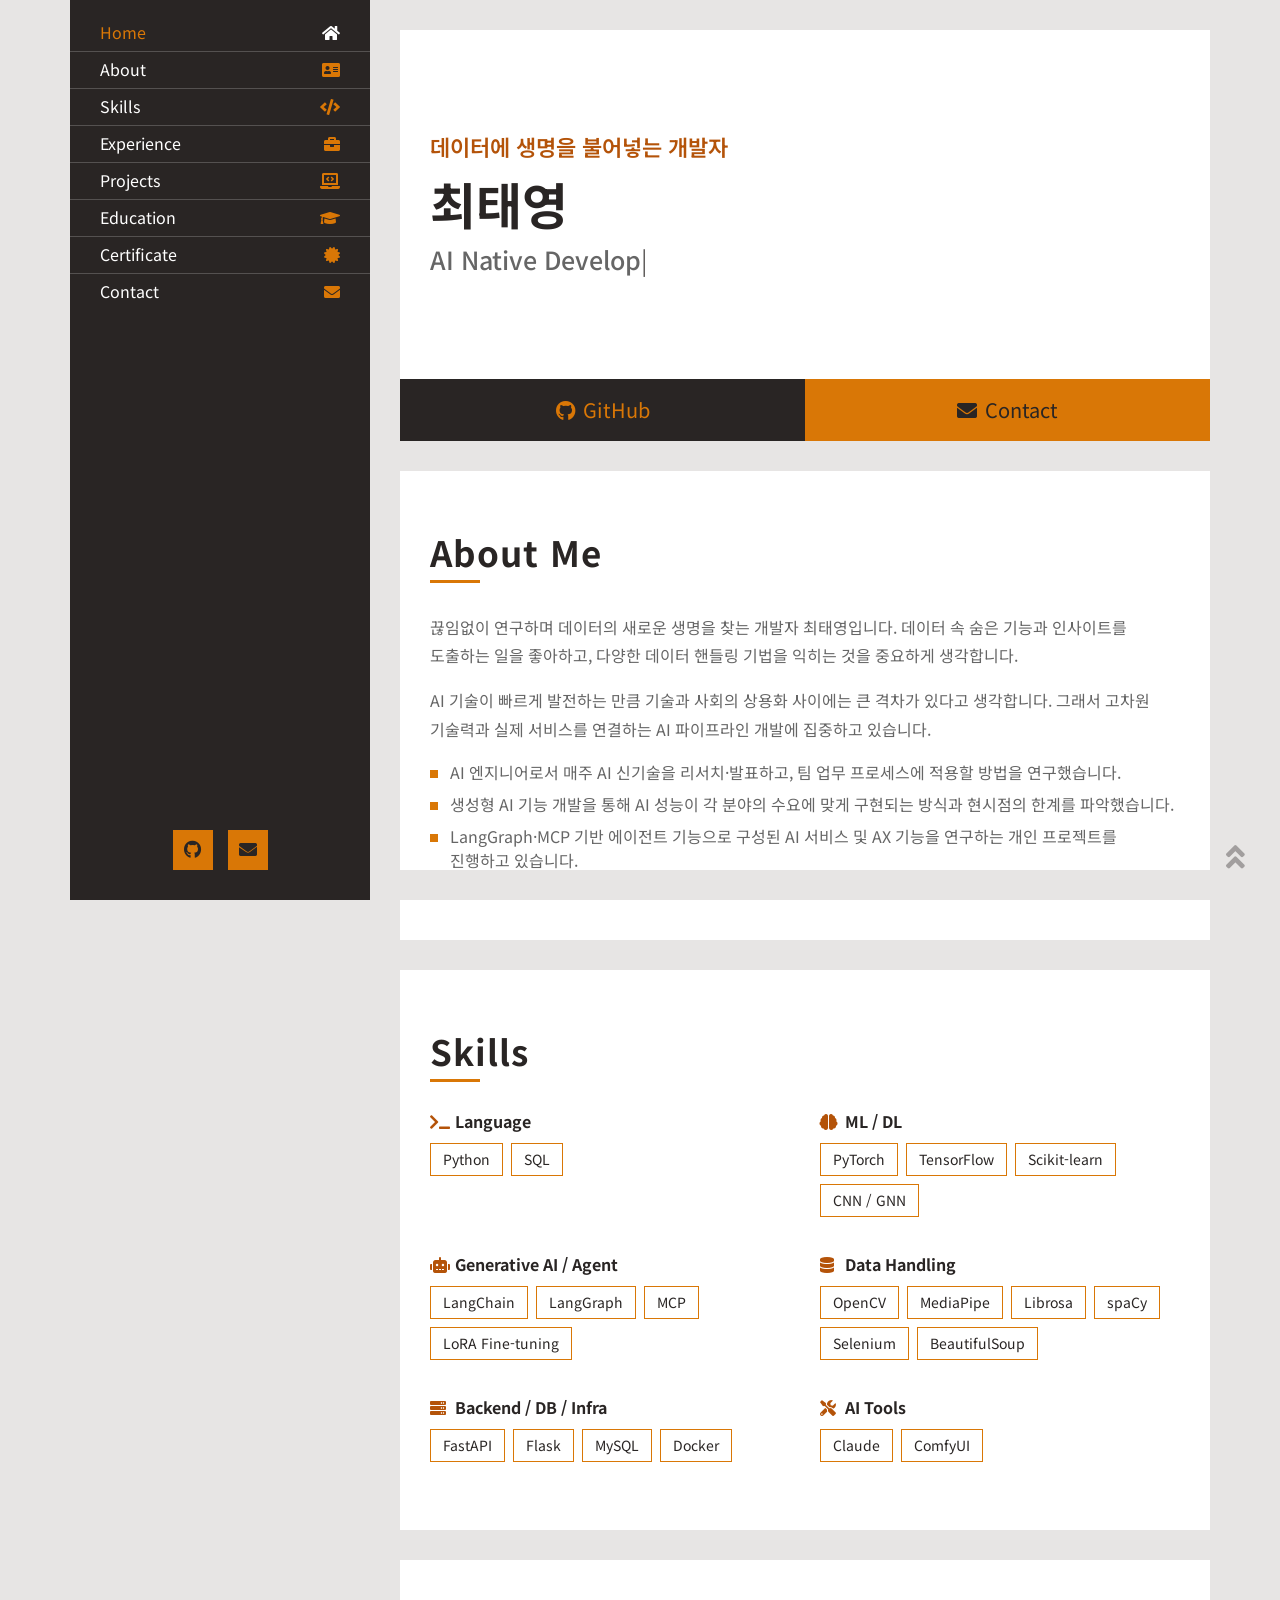
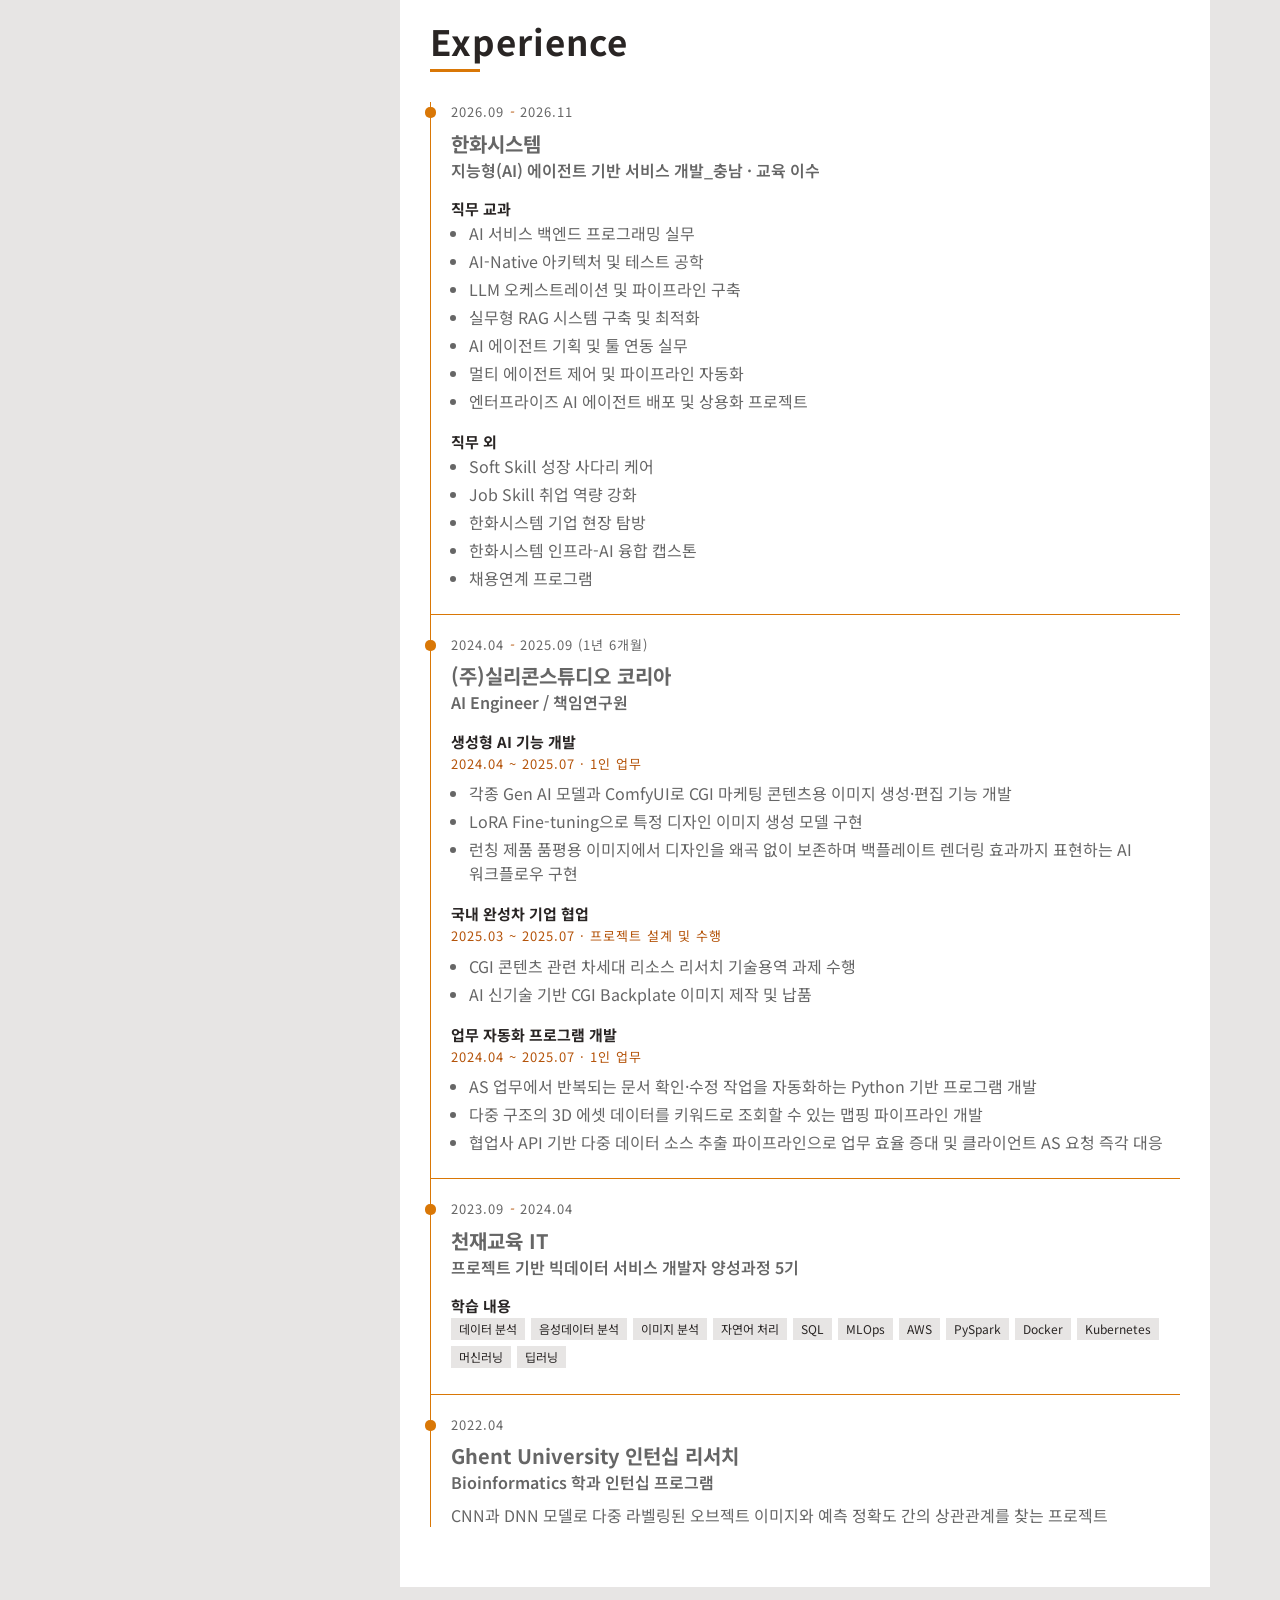
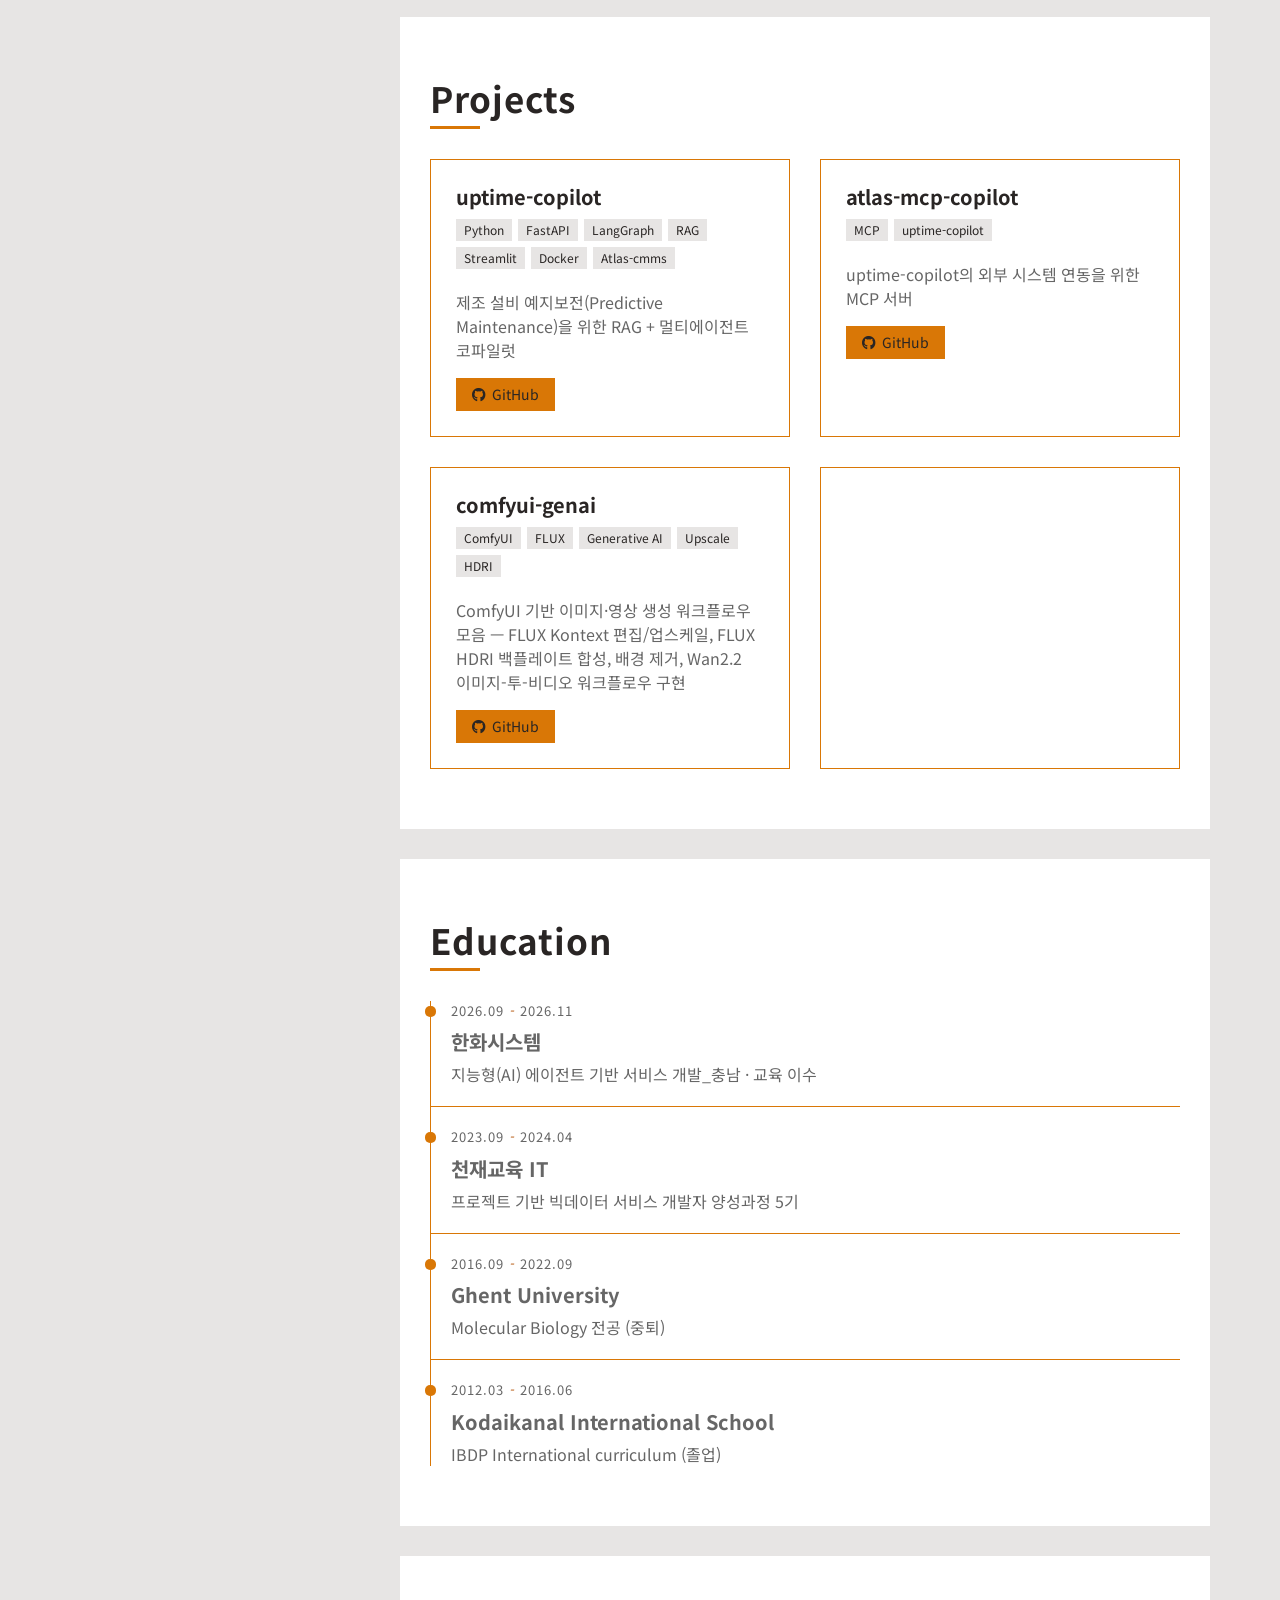
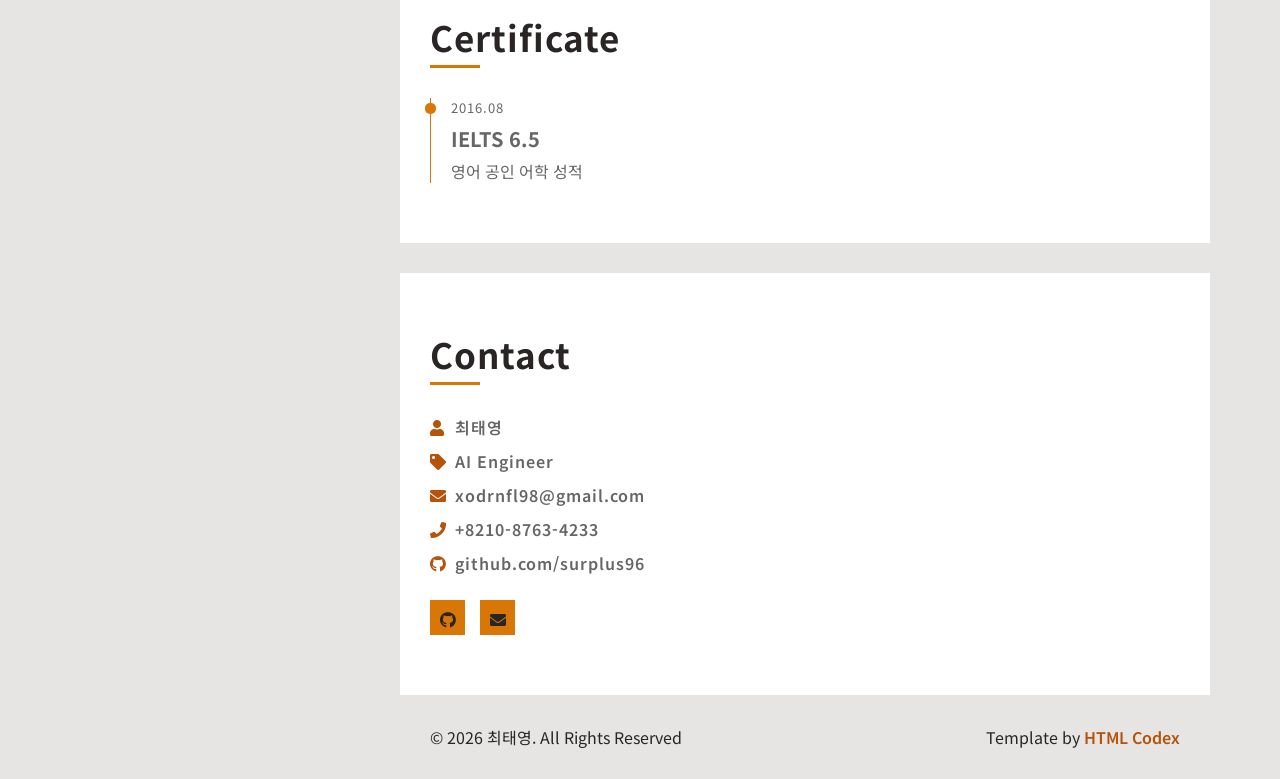
==== index.html @ ed94f3ec "Add Hanwha Systems training to Education" ====
<!DOCTYPE html>
<html lang="ko">
    <head>
        <meta charset="utf-8">
        <title>최태영 | AI Engineer Portfolio</title>
        <meta content="width=device-width, initial-scale=1.0" name="viewport">
        <meta content="최태영, AI Engineer, LangGraph, MCP, ComfyUI, Portfolio" name="keywords">
        <meta content="데이터에 생명을 불어넣는 개발자 최태영의 포트폴리오" name="description">

        <!-- Favicon -->
        <link href="data:image/svg+xml,<svg xmlns='http://www.w3.org/2000/svg' viewBox='0 0 100 100'><rect width='100' height='100' fill='%23D97706'/><text x='50' y='68' font-size='56' font-family='sans-serif' font-weight='700' text-anchor='middle' fill='%23292524'>T</text></svg>" rel="icon">

        <!-- Google Fonts -->
        <link href="https://fonts.googleapis.com/css2?family=Noto+Sans+KR:wght@300;400;500;700&family=Open+Sans:wght@300;400;600;700;800&display=swap" rel="stylesheet">

        <!-- CSS Libraries -->
        <link href="https://cdn.jsdelivr.net/npm/bootstrap@4.4.1/dist/css/bootstrap.min.css" rel="stylesheet">
        <link href="https://cdnjs.cloudflare.com/ajax/libs/font-awesome/5.10.0/css/all.min.css" rel="stylesheet">

        <!-- Template Stylesheet -->
        <link href="css/style.css" rel="stylesheet">
    </head>

    <body data-spy="scroll" data-target=".navbar" data-offset="51">
        <div class="wrapper">
            <div class="sidebar">
                <div class="sidebar-header">
                    <!-- TODO: 프로필 사진 추가 -->
                    <!-- <img src="img/profile.jpg" alt="최태영 프로필 사진"> -->
                </div>
                <div class="sidebar-content">
                    <nav class="navbar navbar-expand-md bg-dark navbar-dark">
                        <a href="#" class="navbar-brand">Navigation</a>
                        <button type="button" class="navbar-toggler" data-toggle="collapse" data-target="#navbarCollapse">
                            <span class="navbar-toggler-icon"></span>
                        </button>
                        <div class="collapse navbar-collapse" id="navbarCollapse">
                            <ul class="nav navbar-nav">
                                <li class="nav-item">
                                    <a class="nav-link" href="#header">Home<i class="fa fa-home"></i></a>
                                </li>
                                <li class="nav-item">
                                    <a class="nav-link" href="#about">About<i class="fa fa-address-card"></i></a>
                                </li>
                                <li class="nav-item">
                                    <a class="nav-link" href="#skills">Skills<i class="fa fa-code"></i></a>
                                </li>
                                <li class="nav-item">
                                    <a class="nav-link" href="#experience">Experience<i class="fa fa-briefcase"></i></a>
                                </li>
                                <li class="nav-item">
                                    <a class="nav-link" href="#projects">Projects<i class="fa fa-laptop-code"></i></a>
                                </li>
                                <li class="nav-item">
                                    <a class="nav-link" href="#education">Education<i class="fa fa-graduation-cap"></i></a>
                                </li>
                                <li class="nav-item">
                                    <a class="nav-link" href="#certificate">Certificate<i class="fa fa-certificate"></i></a>
                                </li>
                                <li class="nav-item">
                                    <a class="nav-link" href="#contact">Contact<i class="fa fa-envelope"></i></a>
                                </li>
                            </ul>
                        </div>
                    </nav>
                </div>
                <div class="sidebar-footer">
                    <a href="https://github.com/surplus96" target="_blank" rel="noopener" title="GitHub"><i class="fab fa-github"></i></a>
                    <a href="mailto:xodrnfl98@gmail.com" title="Email"><i class="fa fa-envelope"></i></a>
                </div>
            </div>
            <div class="content">
                <!-- Header Start -->
                <div class="header" id="header">
                    <div class="content-inner">
                        <p>데이터에 생명을 불어넣는 개발자</p>
                        <h1>최태영</h1>
                        <h2></h2>
                        <div class="typed-text">AI Engineer, AI Native Developer, BigData Analyst</div>
                    </div>
                </div>
                <!-- Header End -->

                <!-- Large Button Start -->
                <div class="large-btn">
                    <div class="content-inner">
                        <a class="btn" href="https://github.com/surplus96" target="_blank" rel="noopener"><i class="fab fa-github"></i>GitHub</a>
                        <a class="btn" href="#contact"><i class="fa fa-envelope"></i>Contact</a>
                    </div>
                </div>
                <!-- Large Button End -->

                <!-- About Start -->
                <div class="about" id="about">
                    <div class="content-inner">
                        <div class="content-header">
                            <h2>About Me</h2>
                        </div>
                        <div class="row">
                            <div class="col-12">
                                <!-- TODO: 소개 문구를 직접 다듬어 주세요 -->
                                <p>
                                    끊임없이 연구하며 데이터의 새로운 생명을 찾는 개발자 최태영입니다.
                                    데이터 속 숨은 기능과 인사이트를 도출하는 일을 좋아하고, 다양한 데이터 핸들링 기법을 익히는 것을 중요하게 생각합니다.
                                </p>
                                <p>
                                    AI 기술이 빠르게 발전하는 만큼 기술과 사회의 상용화 사이에는 큰 격차가 있다고 생각합니다.
                                    그래서 고차원 기술력과 실제 서비스를 연결하는 AI 파이프라인 개발에 집중하고 있습니다.
                                </p>
                                <ul class="about-points">
                                    <li>AI 엔지니어로서 매주 AI 신기술을 리서치·발표하고, 팀 업무 프로세스에 적용할 방법을 연구했습니다.</li>
                                    <li>생성형 AI 기능 개발을 통해 AI 성능이 각 분야의 수요에 맞게 구현되는 방식과 현시점의 한계를 파악했습니다.</li>
                                    <li>LangGraph·MCP 기반 에이전트 기능으로 구성된 AI 서비스 및 AX 기능을 연구하는 개인 프로젝트를 진행하고 있습니다.</li>
                                </ul>
                            </div>
                        </div>
                    </div>
                </div>
                <!-- About End -->

                <!-- Skills Start -->
                <div class="skills" id="skills">
                    <div class="content-inner">
                        <div class="content-header">
                            <h2>Skills</h2>
                        </div>
                        <div class="row">
                            <div class="col-md-6 skill-group">
                                <h3><i class="fa fa-terminal"></i>Language</h3>
                                <div class="skill-tags">
                                    <span>Python</span><span>SQL</span>
                                </div>
                            </div>
                            <div class="col-md-6 skill-group">
                                <h3><i class="fa fa-brain"></i>ML / DL</h3>
                                <div class="skill-tags">
                                    <span>PyTorch</span><span>TensorFlow</span><span>Scikit-learn</span><span>CNN / GNN</span>
                                </div>
                            </div>
                            <div class="col-md-6 skill-group">
                                <h3><i class="fa fa-robot"></i>Generative AI / Agent</h3>
                                <div class="skill-tags">
                                    <span>LangChain</span><span>LangGraph</span><span>MCP</span><span>LoRA Fine-tuning</span>
                                </div>
                            </div>
                            <div class="col-md-6 skill-group">
                                <h3><i class="fa fa-database"></i>Data Handling</h3>
                                <div class="skill-tags">
                                    <span>OpenCV</span><span>MediaPipe</span><span>Librosa</span><span>spaCy</span><span>Selenium</span><span>BeautifulSoup</span>
                                </div>
                            </div>
                            <div class="col-md-6 skill-group">
                                <h3><i class="fa fa-server"></i>Backend / DB / Infra</h3>
                                <div class="skill-tags">
                                    <span>FastAPI</span><span>Flask</span><span>MySQL</span><span>Docker</span>
                                </div>
                            </div>
                            <div class="col-md-6 skill-group">
                                <h3><i class="fa fa-tools"></i>AI Tools</h3>
                                <div class="skill-tags">
                                    <span>Claude</span><span>ComfyUI</span>
                                </div>
                            </div>
                        </div>
                    </div>
                </div>
                <!-- Skills End -->

                <!-- Experience Start -->
                <div class="experience" id="experience">
                    <div class="content-inner">
                        <div class="content-header">
                            <h2>Experience</h2>
                        </div>
                        <div class="row">
                            <div class="col-12">
                                <div class="exp-col">
                                    <span>2026.09 <i>-</i> 2026.11</span>
                                    <h3>한화시스템</h3>
                                    <h5>지능형(AI) 에이전트 기반 서비스 개발_충남 · 교육 이수</h5>

                                    <div class="exp-project">
                                        <h6>직무 교과</h6>
                                        <ul>
                                            <li>AI 서비스 백엔드 프로그래밍 실무</li>
                                            <li>AI-Native 아키텍처 및 테스트 공학</li>
                                            <li>LLM 오케스트레이션 및 파이프라인 구축</li>
                                            <li>실무형 RAG 시스템 구축 및 최적화</li>
                                            <li>AI 에이전트 기획 및 툴 연동 실무</li>
                                            <li>멀티 에이전트 제어 및 파이프라인 자동화</li>
                                            <li>엔터프라이즈 AI 에이전트 배포 및 상용화 프로젝트</li>
                                        </ul>
                                    </div>

                                    <div class="exp-project">
                                        <h6>직무 외</h6>
                                        <ul>
                                            <li>Soft Skill 성장 사다리 케어</li>
                                            <li>Job Skill 취업 역량 강화</li>
                                            <li>한화시스템 기업 현장 탐방</li>
                                            <li>한화시스템 인프라-AI 융합 캡스톤</li>
                                            <li>채용연계 프로그램</li>
                                        </ul>
                                    </div>
                                </div>
                            </div>
                            <div class="col-12">
                                <div class="exp-col">
                                    <span>2024.04 <i>-</i> 2025.09 (1년 6개월)</span>
                                    <h3>(주)실리콘스튜디오 코리아</h3>
                                    <h5>AI Engineer / 책임연구원</h5>

                                    <div class="exp-project">
                                        <h6>생성형 AI 기능 개발</h6>
                                        <span class="exp-meta">2024.04 ~ 2025.07 · 1인 업무</span>
                                        <ul>
                                            <li>각종 Gen AI 모델과 ComfyUI로 CGI 마케팅 콘텐츠용 이미지 생성·편집 기능 개발</li>
                                            <li>LoRA Fine-tuning으로 특정 디자인 이미지 생성 모델 구현</li>
                                            <li>런칭 제품 품평용 이미지에서 디자인을 왜곡 없이 보존하며 백플레이트 렌더링 효과까지 표현하는 AI 워크플로우 구현</li>
                                        </ul>
                                    </div>

                                    <div class="exp-project">
                                        <h6>국내 완성차 기업 협업</h6>
                                        <span class="exp-meta">2025.03 ~ 2025.07 · 프로젝트 설계 및 수행</span>
                                        <ul>
                                            <li>CGI 콘텐츠 관련 차세대 리소스 리서치 기술용역 과제 수행</li>
                                            <li>AI 신기술 기반 CGI Backplate 이미지 제작 및 납품</li>
                                        </ul>
                                    </div>

                                    <div class="exp-project">
                                        <h6>업무 자동화 프로그램 개발</h6>
                                        <span class="exp-meta">2024.04 ~ 2025.07 · 1인 업무</span>
                                        <ul>
                                            <li>AS 업무에서 반복되는 문서 확인·수정 작업을 자동화하는 Python 기반 프로그램 개발</li>
                                            <li>다중 구조의 3D 에셋 데이터를 키워드로 조회할 수 있는 맵핑 파이프라인 개발</li>
                                            <li>협업사 API 기반 다중 데이터 소스 추출 파이프라인으로 업무 효율 증대 및 클라이언트 AS 요청 즉각 대응</li>
                                        </ul>
                                    </div>
                                </div>
                            </div>
                            <div class="col-12">
                                <div class="exp-col">
                                    <span>2023.09 <i>-</i> 2024.04</span>
                                    <h3>천재교육 IT</h3>
                                    <h5>프로젝트 기반 빅데이터 서비스 개발자 양성과정 5기</h5>
                                    <div class="exp-project">
                                        <h6>학습 내용</h6>
                                        <div class="exp-tags">
                                            <span>데이터 분석</span><span>음성데이터 분석</span><span>이미지 분석</span><span>자연어 처리</span><span>SQL</span><span>MLOps</span><span>AWS</span><span>PySpark</span><span>Docker</span><span>Kubernetes</span><span>머신러닝</span><span>딥러닝</span>
                                        </div>
                                    </div>
                                    <!-- TODO: 팀 프로젝트 수행 내용·역할·성과 추가 -->
                                </div>
                            </div>
                            <div class="col-12">
                                <div class="exp-col">
                                    <span>2022.04</span>
                                    <h3>Ghent University 인턴십 리서치</h3>
                                    <h5>Bioinformatics 학과 인턴십 프로그램</h5>
                                    <p>CNN과 DNN 모델로 다중 라벨링된 오브젝트 이미지와 예측 정확도 간의 상관관계를 찾는 프로젝트</p>
                                </div>
                            </div>
                        </div>
                    </div>
                </div>
                <!-- Experience End -->

                <!-- Projects Start -->
                <div class="projects" id="projects">
                    <div class="content-inner">
                        <div class="content-header">
                            <h2>Projects</h2>
                        </div>

                        <!-- TODO: 프로젝트 카드 내용 채우기 (제목 / 기술 태그 / 설명 / GitHub 링크) -->
                        <div class="row">
                            <div class="col-md-6">
                                <div class="project-card">
                                    <h3>uptime-copilot</h3>
                                    <div class="project-tags"><span>Python</span><span>FastAPI</span><span>LangGraph</span><span>RAG</span><span>Streamlit</span><span>Docker</span><span>Atlas-cmms</span></div>
                                    <p>제조 설비 예지보전(Predictive Maintenance)을 위한 RAG + 멀티에이전트 코파일럿</p>
                                    <a class="btn" href="https://github.com/surplus96/uptime-copilot" target="_blank" rel="noopener"><i class="fab fa-github"></i>GitHub</a>
                                </div>
                            </div>
                            <div class="col-md-6">
                                <div class="project-card">
                                    <h3>atlas-mcp-copilot</h3>
                                    <div class="project-tags"><span>MCP</span><span>uptime-copilot</span></div>
                                    <p>uptime-copilot의 외부 시스템 연동을 위한 MCP 서버</p>
                                    <a class="btn" href="https://github.com/surplus96/atlas-mcp-copilot" target="_blank" rel="noopener"><i class="fab fa-github"></i>GitHub</a>
                                </div>
                            </div>
                            <div class="col-md-6">
                                <div class="project-card">
                                    <h3>comfyui-genai</h3>
                                    <div class="project-tags"><span>ComfyUI</span><span>FLUX</span><span>Generative AI</span><span>Upscale</span><span>HDRI</span></div>
                                    <p>ComfyUI 기반 이미지·영상 생성 워크플로우 모음 — FLUX Kontext 편집/업스케일, FLUX HDRI 백플레이트 합성, 배경 제거, Wan2.2 이미지-투-비디오 워크플로우 구현</p>
                                    <a class="btn" href="https://github.com/surplus96/ComfyUI-GenAI" target="_blank" rel="noopener"><i class="fab fa-github"></i>GitHub</a>
                                </div>
                            </div>
                            <div class="col-md-6">
                                <div class="project-card">
                                    <h3></h3>
                                    <div class="project-tags"></div>
                                    <p></p>
                                    <!-- <a class="btn" href="" target="_blank" rel="noopener"><i class="fab fa-github"></i>GitHub</a> -->
                                </div>
                            </div>
                        </div>
                    </div>
                </div>
                <!-- Projects End -->

                <!-- Education Start -->
                <div class="education" id="education">
                    <div class="content-inner">
                        <div class="content-header">
                            <h2>Education</h2>
                        </div>
                        <div class="row">
                            <div class="col-12">
                                <div class="edu-col">
                                    <span>2026.09 <i>-</i> 2026.11</span>
                                    <h3>한화시스템</h3>
                                    <p>지능형(AI) 에이전트 기반 서비스 개발_충남 · 교육 이수</p>
                                </div>
                            </div>
                            <div class="col-12">
                                <div class="edu-col">
                                    <span>2023.09 <i>-</i> 2024.04</span>
                                    <h3>천재교육 IT</h3>
                                    <p>프로젝트 기반 빅데이터 서비스 개발자 양성과정 5기</p>
                                </div>
                            </div>
                            <div class="col-12">
                                <div class="edu-col">
                                    <span>2016.09 <i>-</i> 2022.09</span>
                                    <h3>Ghent University</h3>
                                    <p>Molecular Biology 전공 (중퇴)</p>
                                </div>
                            </div>
                            <div class="col-12">
                                <div class="edu-col">
                                    <span>2012.03 <i>-</i> 2016.06</span>
                                    <h3>Kodaikanal International School</h3>
                                    <p>IBDP International curriculum (졸업)</p>
                                </div>
                            </div>
                        </div>
                    </div>
                </div>
                <!-- Education End -->

                <!-- Certificate Start -->
                <div class="education certificate" id="certificate">
                    <div class="content-inner">
                        <div class="content-header">
                            <h2>Certificate</h2>
                        </div>
                        <div class="row">
                            <div class="col-12">
                                <div class="edu-col">
                                    <span>2016.08</span>
                                    <h3>IELTS 6.5</h3>
                                    <p>영어 공인 어학 성적</p>
                                </div>
                            </div>
                        </div>
                    </div>
                </div>
                <!-- Certificate End -->

                <!-- Contact Start -->
                <div class="contact" id="contact">
                    <div class="content-inner">
                        <div class="content-header">
                            <h2>Contact</h2>
                        </div>
                        <div class="row">
                            <div class="col-12">
                                <div class="contact-info">
                                    <p><i class="fa fa-user"></i>최태영</p>
                                    <p><i class="fa fa-tag"></i>AI Engineer</p>
                                    <p><i class="fa fa-envelope"></i><a href="mailto:xodrnfl98@gmail.com">xodrnfl98@gmail.com</a></p>
                                    <p><i class="fa fa-phone"></i><a href="tel:+821087634233">+8210-8763-4233</a></p>
                                    <p><i class="fab fa-github"></i><a href="https://github.com/surplus96" target="_blank" rel="noopener">github.com/surplus96</a></p>
                                    <div class="social">
                                        <a class="btn" href="https://github.com/surplus96" target="_blank" rel="noopener" title="GitHub"><i class="fab fa-github"></i></a>
                                        <a class="btn" href="mailto:xodrnfl98@gmail.com" title="Email"><i class="fa fa-envelope"></i></a>
                                    </div>
                                </div>
                            </div>
                        </div>
                    </div>
                </div>
                <!-- Contact End -->

                <!-- Footer Start -->
                <div class="footer">
                    <div class="content-inner">
                        <div class="row align-items-center">
                            <div class="col-md-6">
                                <p>&copy; 2026 최태영. All Rights Reserved</p>
                            </div>
                            <div class="col-md-6">
                                <p>Template by <a href="https://htmlcodex.com" target="_blank" rel="noopener">HTML Codex</a></p>
                            </div>
                        </div>
                    </div>
                </div>
                <!-- Footer End -->
            </div>
        </div>

        <!-- Back to Top -->
        <a href="#" class="back-to-top"><i class="fa fa-angle-double-up"></i></a>

        <!-- JavaScript Libraries -->
        <script src="https://code.jquery.com/jquery-3.4.1.min.js"></script>
        <script src="https://cdn.jsdelivr.net/npm/bootstrap@4.4.1/dist/js/bootstrap.bundle.min.js"></script>
        <script src="lib/easing/easing.min.js"></script>
        <script src="lib/typed/typed.min.js"></script>

        <!-- Template Javascript -->
        <script src="js/main.js"></script>
    </body>
</html>
---- css/style.css ----
:root {
    --bg-outer: #E7E5E4;   /* 바깥 배경 */
    --accent: #D97706;     /* 강조색 (버튼, 라인, 어두운 배경 위 글자) */
    --accent-text: #B45309;/* 밝은 배경 위 강조 글자 (대비 확보) */
    --dark: #292524;       /* 사이드바, 제목, 어두운 버튼 */
}

/**********************************/
/********** General CSS ***********/
/**********************************/
body {
    color: #666666;
    background: var(--bg-outer);
    font-family: 'Noto Sans KR', 'Open Sans', sans-serif;
}

a {
    color: var(--dark);
    transition: all .3s;
}

a:hover,
a:active,
a:focus {
    color: var(--accent-text);
    outline: none;
    text-decoration: none;
}

.btn:focus {
    box-shadow: none;
}


/**********************************/
/****** Layout with Sidebar *******/
/**********************************/
.wrapper {
    position: relative;
    margin: 0 auto;
    width: 100%;
    max-width: 1140px;
}

.wrapper .sidebar {
    position: relative;
    width: 100%;
    float: left;
    background: var(--dark);
}

.wrapper .content {
    position: relative;
    width: 100%;
    padding: 15px;
    float: left;
    background: var(--bg-outer);
}

.wrapper .sidebar-header,
.wrapper .sidebar-footer {
    display: none;
}

.navbar {
    padding: 15px;
    background: var(--dark) !important;
}

.navbar-expand-md .navbar-nav .nav-item {
    width: 100%;
    border-top: 1px solid rgba(255, 255, 255, .2);
}

.navbar-expand-md .navbar-nav .nav-item:first-child{
    border-top: none;
}

.navbar-expand-md .navbar-nav .nav-link {
    color: #ffffff;
    padding: 5px 15px 7px 15px;
    transition: all .3s;
}

.navbar-expand-md .navbar-nav .nav-link i {
    color: var(--accent);
    float: right;
    padding-top: 5px;
    transition: all .3s;
}

.navbar-expand-md .navbar-nav .nav-link:hover,
.navbar-expand-md .navbar-nav .nav-link.active {
    color: var(--accent);
}

.navbar-expand-md .navbar-nav .nav-link:hover i,
.navbar-expand-md .navbar-nav .nav-link.active i{
    color: #ffffff;
}


.wrapper .sidebar,
.wrapper .content {
    -webkit-transition: margin 200ms ease-out;
    -moz-transition: margin 200ms ease-out;
    -o-transition: margin 200ms ease-out;
    transition: margin 200ms ease-out;
}

@media (min-width: 768px) {
    .wrapper .content {
        padding: 30px 0px 30px 30px;
    }
    
    .wrapper .content::before,
    .wrapper .content::after {
        position: fixed;
        content: "";
        width: 100%;
        height: 30px;
        background: var(--bg-outer);
        z-index: 1;
    }
    
    .wrapper .content::before {
        top: 0;
    }
    
    .wrapper .content::after {
        bottom: 0;
    }
    
    .wrapper .sidebar {
        position: fixed;
        width: 300px;
        height: 100%;
        margin-left: -250px;
        float: left;
        overflow: auto;
        scrollbar-width: thin;
        scrollbar-color: gray;
        z-index: 2;
    }

    .wrapper .sidebar:hover {
        margin-left: 0px;
    }
    
    .wrapper .content {
        position: relative;
        width: calc(100% - 50px);
        margin-left: 50px;
        float: right;
    }
    
    .wrapper .sidebar:hover  .sidebar-header {
        position: relative;
        display: block;
        width: 100%;
    }

    .wrapper .sidebar .sidebar-header img {
        width: 100%;
        height: auto;
    }
    
    .navbar-brand {
        display: none;
    }
    
    .navbar {
        padding: 15px 0;
        flex-direction: column;
    }
    
    .wrapper .sidebar:hover .navbar-expand-md .navbar-nav .nav-link {
        padding: 5px 30px 7px 30px;
    }
    
    .wrapper .sidebar::-webkit-scrollbar {
        width: 7px;
    }

    .wrapper .sidebar::-webkit-scrollbar-track {
        -webkit-box-shadow: inset 0 0 6px rgba(0,0,0,0.1);
    }

    .wrapper .sidebar::-webkit-scrollbar-thumb {
        background-color: darkgrey;
        outline: 1px solid slategrey;
        border-radius: 7px
    }
    
    .navbar-brand {
        display: none;
    }
    
    .sidebar .sidebar-footer {
        width: 300px;
        position: fixed;
        bottom: 0;
        padding: 15px;
        font-size: 0;
        text-align: center;
        background: var(--dark);
    }
    
    .sidebar .sidebar-footer a {
        display: inline-block;
        width: 40px;
        height: 40px;
        padding: 5px 0;
        margin: 0 15px 15px 0;
        text-align: center;
        font-size: 18px;
        color: var(--dark);
        background: var(--accent);
    }
    
    .sidebar .sidebar-footer a:last-child {
        margin-right: 0;
    }
    
    .sidebar .sidebar-footer a:hover {
        color: var(--accent);
        background: #ffffff;
    }
    
    .sidebar:hover .sidebar-footer {
        display: block;
    }
}

@media (min-width: 992px) {
    .wrapper .sidebar {
        margin: 0;
    }

    .wrapper .content {
        width: calc(100% - 300px);
        margin-left: 300px;
    }

    .sidebar .sidebar-header {
        position: relative;
        display: block;
        width: 100%;
    }
    
    .navbar-expand-md .navbar-nav .nav-link {
        padding: 5px 30px 7px 30px;
    }
    
    .sidebar .sidebar-footer {
        display: block;
    }
}

@media (max-width: 1140px) {
    .wrapper .content {
        padding: 30px;
    }
}

@media (max-width: 576px) {
    .wrapper .content {
        padding: 15px;
    }
}


/**********************************/
/******** Back to Top CSS *********/
/**********************************/
.back-to-top {
    position: fixed;
    display: none;
    width: 30px;
    height: 30px;
    text-align: center;
    line-height: 1;
    font-size: 30px;
    right: 30px;
    bottom: 30px;
    transition: background 0.5s;
    z-index: 11;
}

.back-to-top i {
    color: var(--dark);
}

.back-to-top i:hover {
    color: var(--accent-text);
}

.back-to-top {
    -webkit-animation: action 1s infinite  alternate;
    animation: action 1s infinite  alternate;
}

@-webkit-keyframes action {
    0% { transform: translateY(0); }
    100% { transform: translateY(-15px); }
}

@keyframes action {
    0% { transform: translateY(0); }
    100% { transform: translateY(-15px); }
}


/**********************************/
/*********** Header CSS ***********/
/**********************************/
.header {
    position: relative;
    background: #ffffff;
}

.header .content-inner {
    padding: 100px 30px;
}

.header p {
    color: var(--accent-text);
    font-size: 22px;
    font-weight: 600;
    margin-bottom: 10px;
}

.header h1 {
    color: var(--dark);
    font-size: 50px;
    font-weight: 700;
}

.header h2 {
    display: inline-block;
    margin: 0;
    height: 25px;
    font-size: 25px;
}

.header .typed-text {
    display: none;
}

.header .typed-cursor {
    font-size: 25px;
    font-weight: 300;
    color: var(--dark);
}

.large-btn .content-inner {
    font-size: 0;
    border-bottom: 30px solid var(--bg-outer);
}

.large-btn .btn {
    position: relative;
    width: 50%;
    padding: 15px 0;
    color: var(--accent);
    font-size: 20px;
    background: var(--dark);
    border-radius: 0;
}

.large-btn .btn:last-child {
    color: var(--dark);
    background: var(--accent);
}

.large-btn .btn i {
    margin-right: 8px;
}

.large-btn .btn::after {
    position: absolute;
    content: "";
    width: 0;
    height: 100%;
    top: 0;
    left: 0;
    transition: all .3s;
}

.large-btn .btn:hover::after {
    width: 100%;
    background: rgba(255, 255, 255, .1);
}


/**********************************/
/******* Content Header CSS *******/
/**********************************/
.content-header {
    position: relative;
    width: 100%;
    margin-bottom: 30px;
    padding-bottom: 10px;
}

.content-header h2 {
    color: var(--dark);
    font-size: 35px;
    font-weight: 700;
    letter-spacing: 1px;
    margin: 0;
}

.content-header::after {
    content: '';
    position: absolute;
    display: block;
    width: 50px;
    height: 3px;
    bottom: 0;
    left: 0;
    background: var(--accent);
}


/**********************************/
/*********** About CSS ************/
/**********************************/
.about {
    position: relative;
    padding: 60px 30px;
    background: #ffffff;
    border-bottom: 30px solid var(--bg-outer);
}


/**********************************/
/********* Education CSS **********/
/**********************************/
.education {
    position: relative;
    padding: 60px 30px;
    background: #ffffff;
    border-bottom: 30px solid var(--bg-outer);
}

.education .edu-col {
    position: relative;
    width: 100%;
    padding: 20px 0 20px 20px;
    border-left: 1px solid var(--accent);
    border-bottom: 1px solid var(--accent);
}

.education .col-md-6:first-child .edu-col {
    padding-top: 0;
}

.education .col-md-6:last-child .edu-col {
    border-bottom: none;
    padding-bottom: 0;
}

@media (min-width: 768px) {
    .education .col-md-6:nth-child(-n+2) .edu-col {
        padding-top: 0;
    }

    .education .col-md-6:last-child .edu-col,
    .education .col-md-6:nth-last-child(2) .edu-col {
        border-bottom: none;
        padding-bottom: 0;
    }
}

.education .edu-col span {
    position: relative;
    display: block;
    font-size: 13px;
    letter-spacing: 1px;
    margin-bottom: 10px;
}

.education .edu-col > span::before {
    position: absolute;
    content: "";
    width: 11px;
    height: 11px;
    background: var(--accent);
    top: 5px;
    left: -26px;
    border-radius: 5px;
}

.education .edu-col span i {
    color: var(--accent-text);
}

.education .edu-col h3 {
    font-size: 20px;
    font-weight: 700;
    letter-spacing: 0;
}

.education .edu-col p {
    margin: 0;
}


/**********************************/
/********* Experience CSS *********/
/**********************************/
.experience {
    position: relative;
    padding: 60px 30px;
    background: #ffffff;
    border-bottom: 30px solid var(--bg-outer);
}

.experience .exp-col {
    position: relative;
    width: 100%;
    padding: 20px 0 20px 20px;
    border-left: 1px solid var(--accent);
    border-bottom: 1px solid var(--accent);
}

.experience .col-md-6:first-child .exp-col {
    padding-top: 0;
}

.experience .col-md-6:last-child .exp-col {
    border-bottom: none;
    padding-bottom: 0;
}

@media (min-width: 768px) {
    .experience .col-md-6:nth-child(-n+2) .exp-col {
        padding-top: 0;
    }

    .experience .col-md-6:last-child .exp-col,
    .experience .col-md-6:nth-last-child(2) .exp-col {
        border-bottom: none;
        padding-bottom: 0;
    }
}

.experience .exp-col span {
    position: relative;
    display: block;
    font-size: 13px;
    letter-spacing: 1px;
    margin-bottom: 10px;
}

.experience .exp-col > span::before {
    position: absolute;
    content: "";
    width: 11px;
    height: 11px;
    background: var(--accent);
    top: 5px;
    left: -26px;
    border-radius: 5px;
}

.experience .exp-col span i {
    color: var(--accent-text);
}

.experience .exp-col h3 {
    font-size: 20px;
    font-weight: 700;
    letter-spacing: 0;
    margin-bottom: 5px;
}

.experience .exp-col h4 {
    font-size: 14px;
    font-weight: 400;
    font-style: italic;
    margin-bottom: 5px;
}

.experience .exp-col h5 {
    font-size: 16px;
    font-weight: 600;
    margin-bottom: 10px;
}

.experience .exp-col p {
    margin: 0;
}

/**********************************/
/*********** Contact CSS ***********/
/**********************************/
.contact {
    position: relative;
    padding: 60px 30px 30px 30px;
    background: #ffffff;
}

.contact .contact-info {
    position: relative;
    width: 100%;
    margin-bottom: 30px;
}

.contact .contact-info p {
    font-size: 16px;
    font-weight: 600;
    letter-spacing: 1px;
    margin-bottom: 10px;
}

.contact .contact-info p i {
    width: 25px;
    color: var(--accent-text);
}

.contact .contact-info p a {
    color: #666666;
}

.contact .contact-info p a:hover {
    color: var(--accent-text);
    text-decoration: none;
}

.contact .social {
    font-size: 0;
}

.contact .social a {
    width: 35px;
    height: 35px;
    padding: 5px 0;
    color: var(--dark);
    background: var(--accent);
    border-radius: 0;
    margin-top: 15px;
    margin-right: 15px;
    transition: all .3s;
}

.contact .social a:last-child {
    margin-right: 0;
}

.contact .social a:hover {
    color: var(--accent);
    background: var(--dark);
}


/**********************************/
/*********** Footer CSS ***********/
/**********************************/
.footer {
    position: relative;
    width: 100%;
    padding: 30px 30px 0 30px;
    background: var(--bg-outer);
}

.footer .col-md-6:last-child {
    text-align: right;
}

@media(max-width: 767.98px) {
    .footer .col-md-6,
    .footer .col-md-6:last-child{
        text-align: center;
    }
}

.footer p {
    color: var(--dark);
    margin: 0;
}

.footer a {
    color: var(--accent-text);
    font-weight: 600;
}

.footer a:hover {
    color: var(--dark);
}



/**********************************/
/******** Added: Common CSS *******/
/**********************************/
.about p {
    line-height: 1.8;
    word-break: keep-all;
}

.projects .btn {
    border-radius: 0;
    color: var(--dark);
    background: var(--accent);
    transition: all .3s;
}

.projects .btn:hover {
    color: var(--accent);
    background: var(--dark);
}

.about .about-points {
    margin: 15px 0 0 0;
    padding: 0;
    list-style: none;
}

.about .about-points li {
    margin-bottom: 8px;
    padding-left: 20px;
    position: relative;
    word-break: keep-all;
}

.about .about-points li::before {
    content: "";
    position: absolute;
    width: 8px;
    height: 8px;
    left: 0;
    top: 10px;
    background: var(--accent);
}


/**********************************/
/*********** Skills CSS ***********/
/**********************************/
.skills {
    position: relative;
    padding: 60px 30px 30px 30px;
    background: #ffffff;
    border-bottom: 30px solid var(--bg-outer);
}

.skills .skill-group {
    margin-bottom: 30px;
}

.skills .skill-group h3 {
    font-size: 16px;
    font-weight: 700;
    color: var(--dark);
    margin-bottom: 12px;
}

.skills .skill-group h3 i {
    width: 25px;
    color: var(--accent-text);
}

.skills .skill-tags {
    font-size: 0;
}

.skills .skill-tags span {
    display: inline-block;
    margin: 0 8px 8px 0;
    padding: 5px 12px;
    font-size: 14px;
    color: var(--dark);
    border: 1px solid var(--accent);
    transition: all .3s;
}

.skills .skill-tags span:hover {
    background: var(--accent);
}


/**********************************/
/***** Experience/Education add ***/
/**********************************/
.experience .col-12:first-child .exp-col {
    padding-top: 0;
}

.experience .col-12:last-child .exp-col {
    border-bottom: none;
    padding-bottom: 0;
}

.experience .exp-col h3,
.education .edu-col h3 {
    word-break: keep-all;
}

.experience .exp-col .exp-project {
    margin-top: 20px;
}

.experience .exp-col .exp-project h6 {
    margin-bottom: 3px;
    font-size: 15px;
    font-weight: 700;
    color: var(--dark);
}

.experience .exp-col .exp-project .exp-meta {
    display: block;
    margin-bottom: 8px;
    font-size: 13px;
    color: var(--accent-text);
}

.experience .exp-col ul {
    margin: 0;
    padding-left: 18px;
}

.experience .exp-col ul li {
    margin-bottom: 4px;
    word-break: keep-all;
}

.education .edu-col p,
.experience .exp-col p {
    word-break: keep-all;
}


/**********************************/
/*********** Projects CSS *********/
/**********************************/
.projects {
    position: relative;
    padding: 60px 30px 30px 30px;
    background: #ffffff;
    border-bottom: 30px solid var(--bg-outer);
}

.projects .project-subtitle {
    margin: 0 0 20px 0;
    font-size: 18px;
    font-weight: 700;
    color: var(--dark);
}

.projects .project-card {
    position: relative;
    height: calc(100% - 30px);
    margin-bottom: 30px;
    padding: 25px;
    border: 1px solid var(--accent);
    transition: all .3s;
}

.projects .project-card:hover {
    box-shadow: 8px 8px 0 var(--accent);
    transform: translate(-4px, -4px);
}

.projects .project-card h3 {
    margin-bottom: 10px;
    font-size: 20px;
    font-weight: 700;
    color: var(--dark);
}

.projects .project-card p {
    word-break: keep-all;
}

.projects .project-card .project-tags {
    margin-bottom: 15px;
    font-size: 0;
}

.projects .project-card .project-tags span {
    display: inline-block;
    margin: 0 6px 6px 0;
    padding: 2px 8px;
    font-size: 12px;
    color: var(--dark);
    background: var(--bg-outer);
}

.projects .project-card .btn {
    padding: 5px 15px;
    font-size: 14px;
}

.projects .project-card .btn i {
    margin-right: 6px;
}



/**********************************/
/******* Contact (no form) ********/
/**********************************/
.contact .contact-info {
    margin-bottom: 0;
}

.contact .social a {
    display: inline-block;
    line-height: 1.7;
    text-align: center;
}

.contact {
    padding-bottom: 60px;
}


/**********************************/
/*** Education (single column) ****/
/**********************************/
.education .col-12:first-child .edu-col {
    padding-top: 0;
}

.education .col-12:last-child .edu-col {
    border-bottom: none;
    padding-bottom: 0;
}

.projects .project-card {
    min-height: 220px;
}


/**********************************/
/*** Experience learning tags *****/
/**********************************/
.experience .exp-col .exp-tags {
    font-size: 0;
}

.experience .exp-col .exp-tags span {
    display: inline-block;
    margin: 0 6px 6px 0;
    padding: 2px 8px;
    font-size: 12px;
    letter-spacing: 0;
    color: var(--dark);
    background: var(--bg-outer);
}
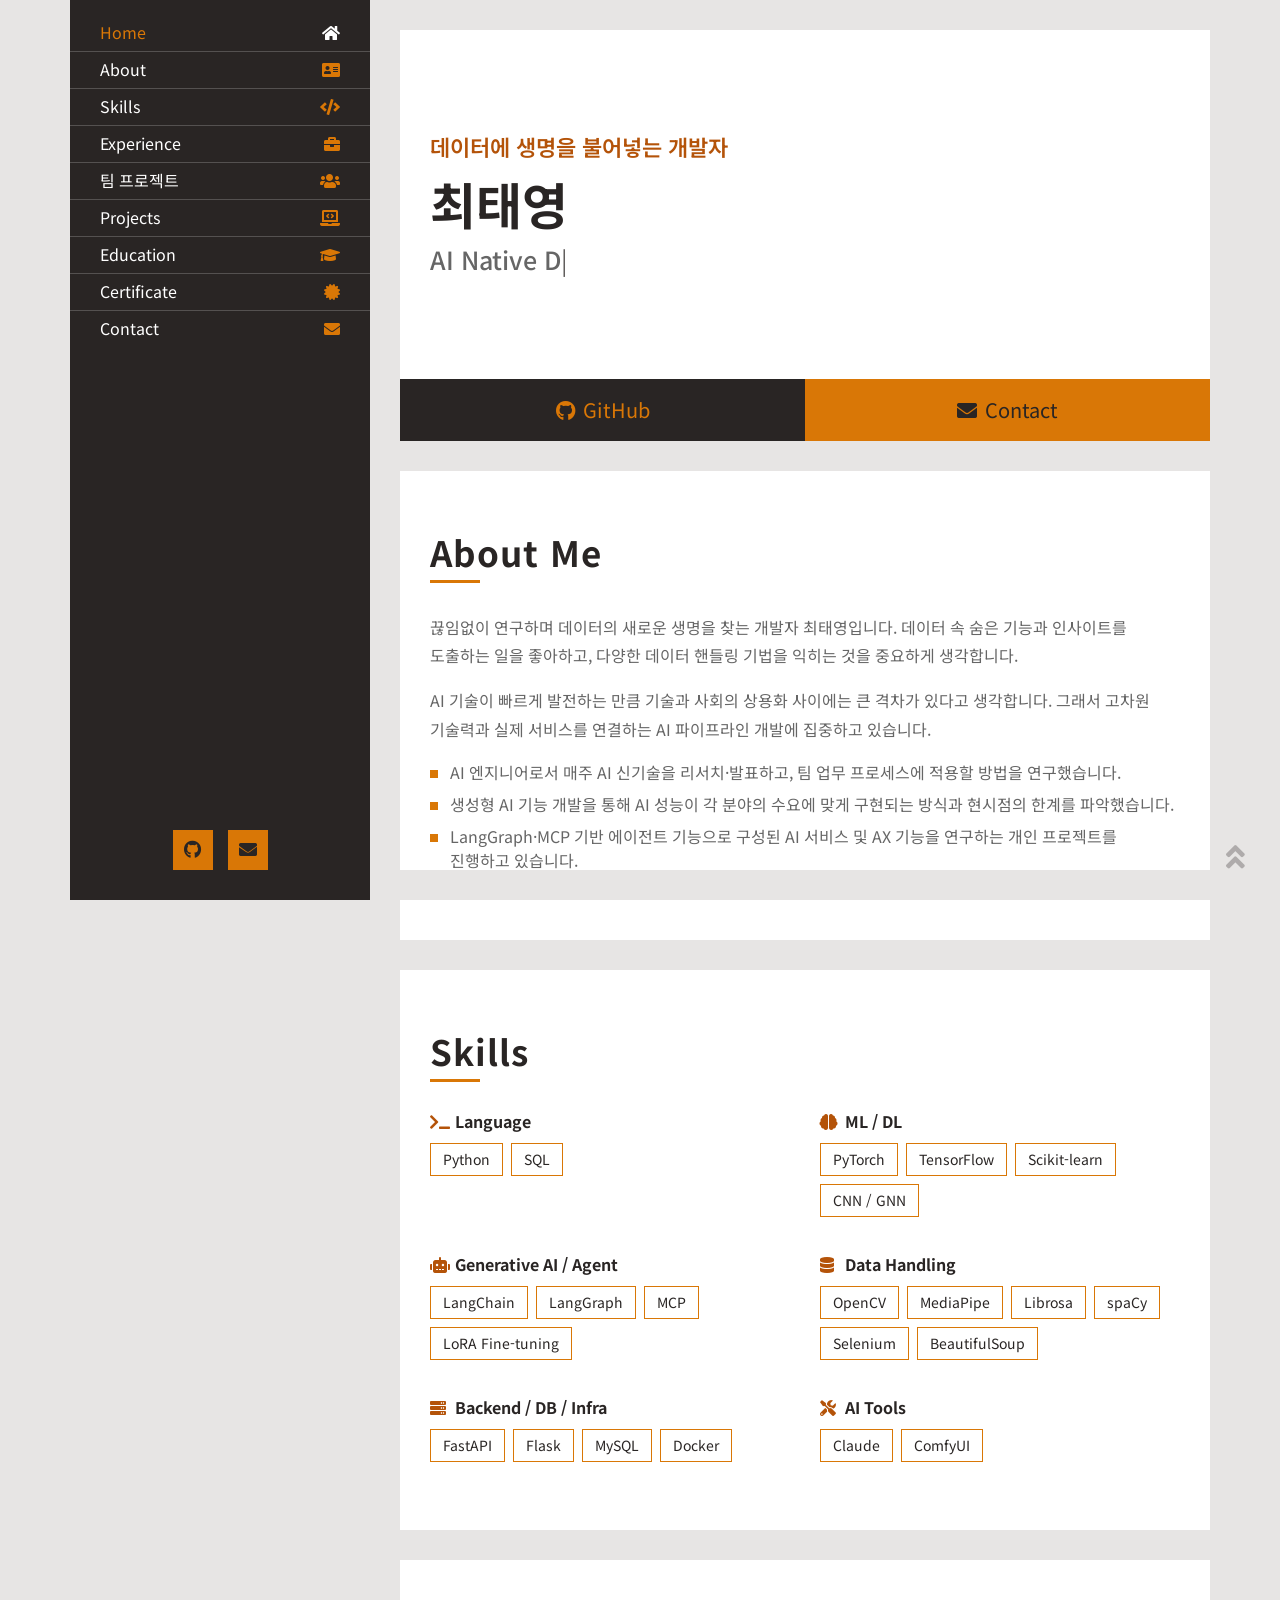
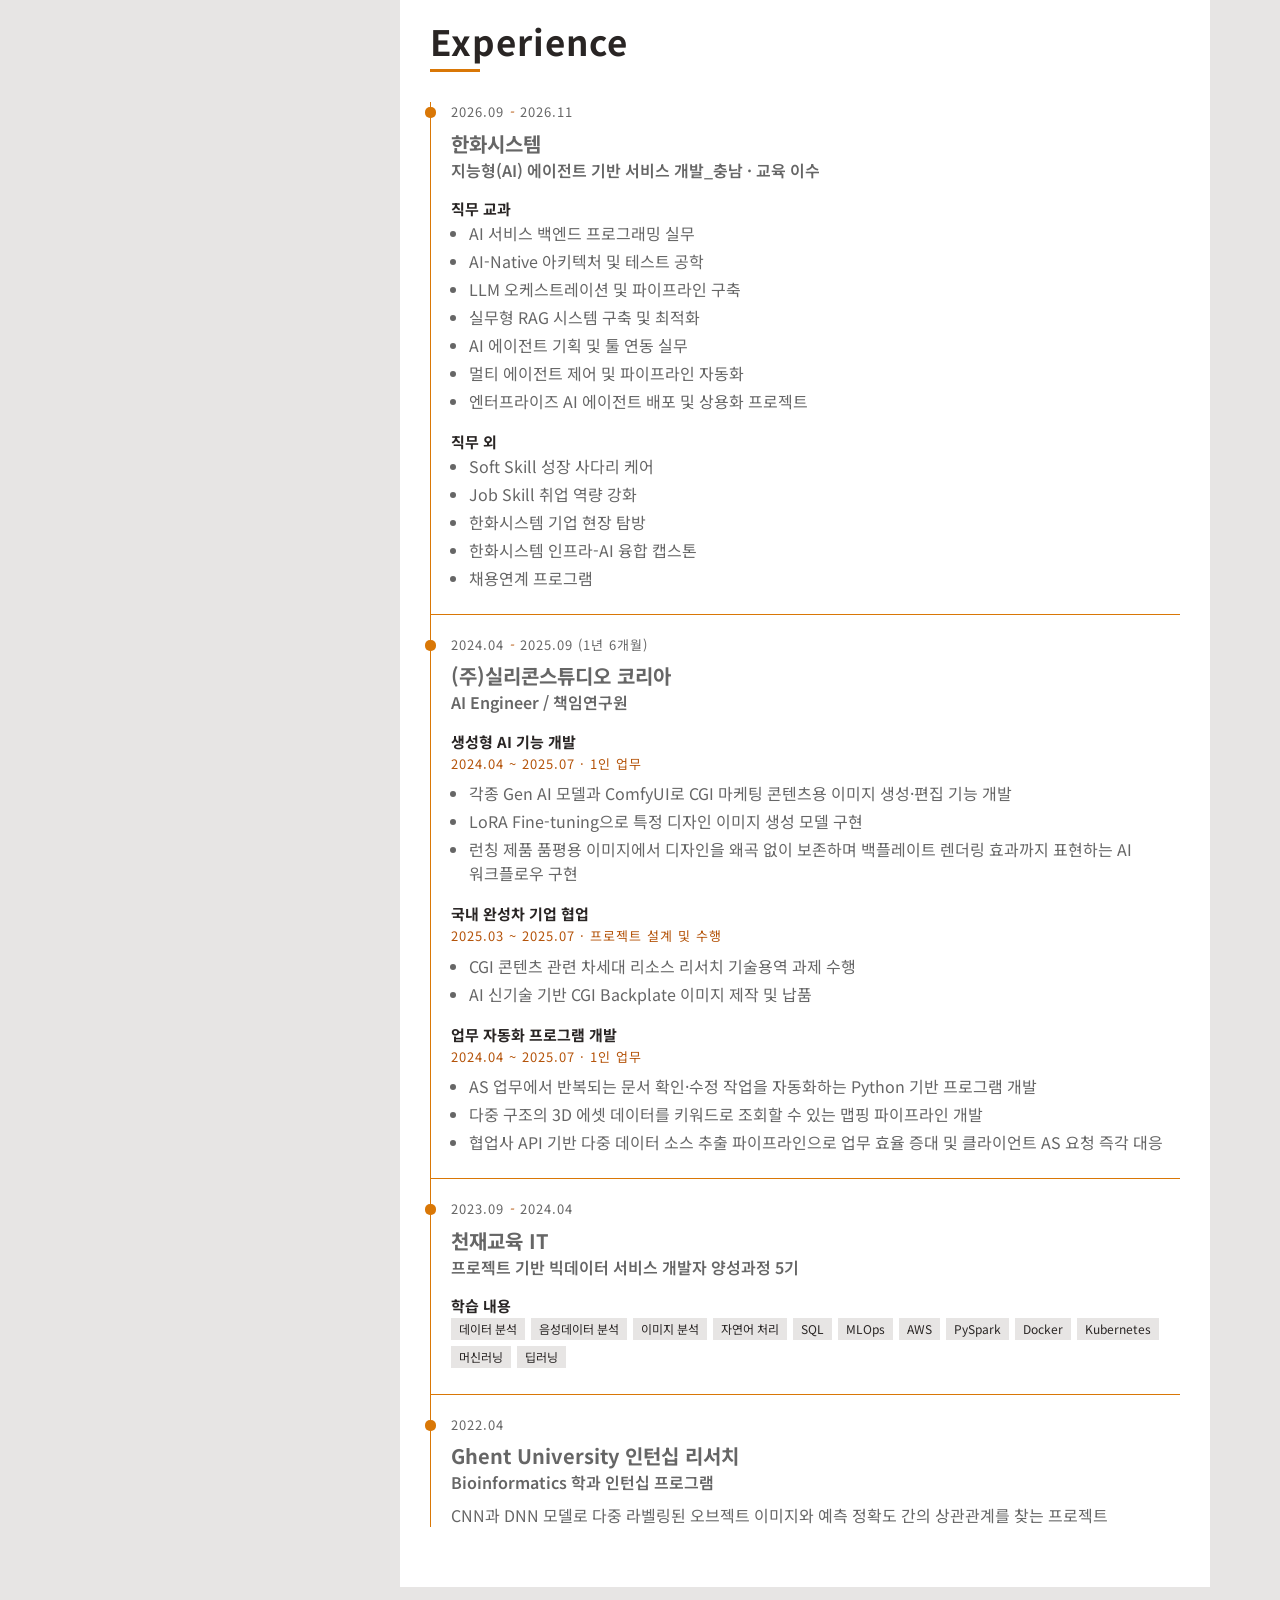
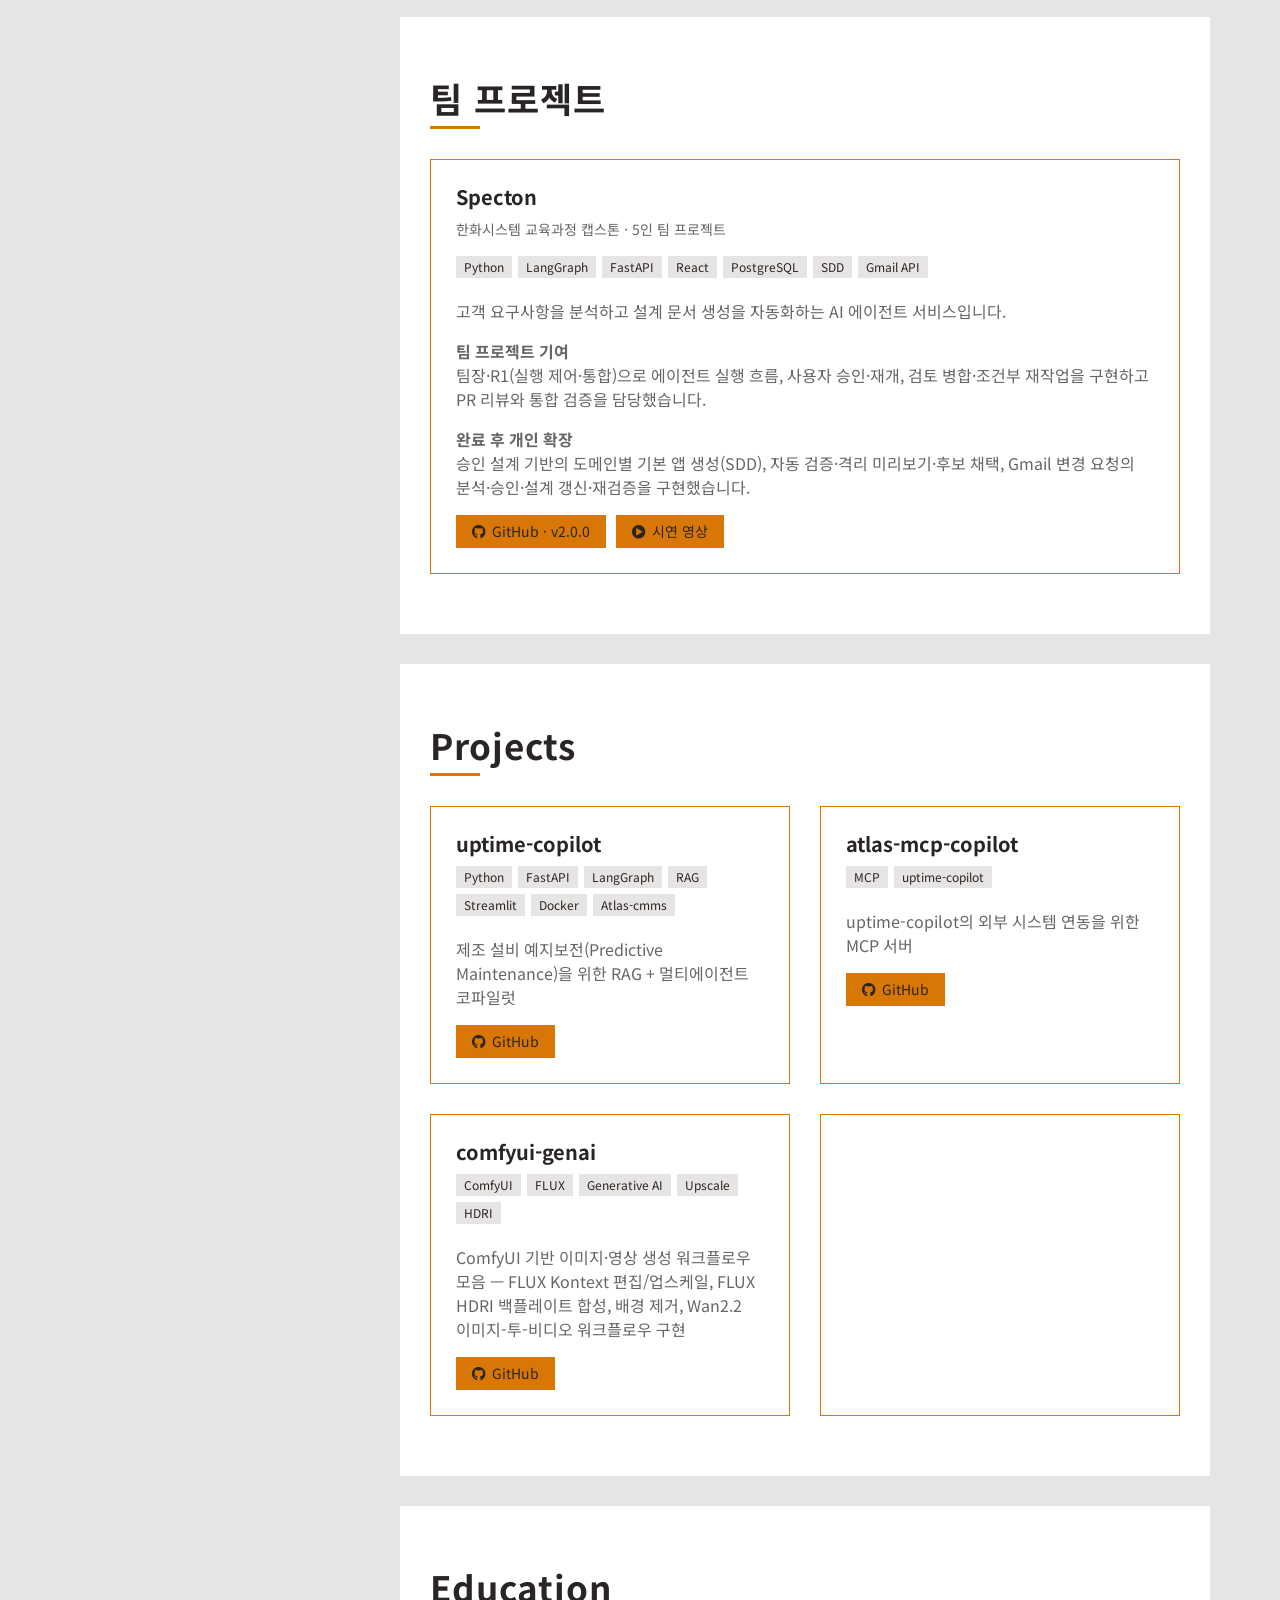
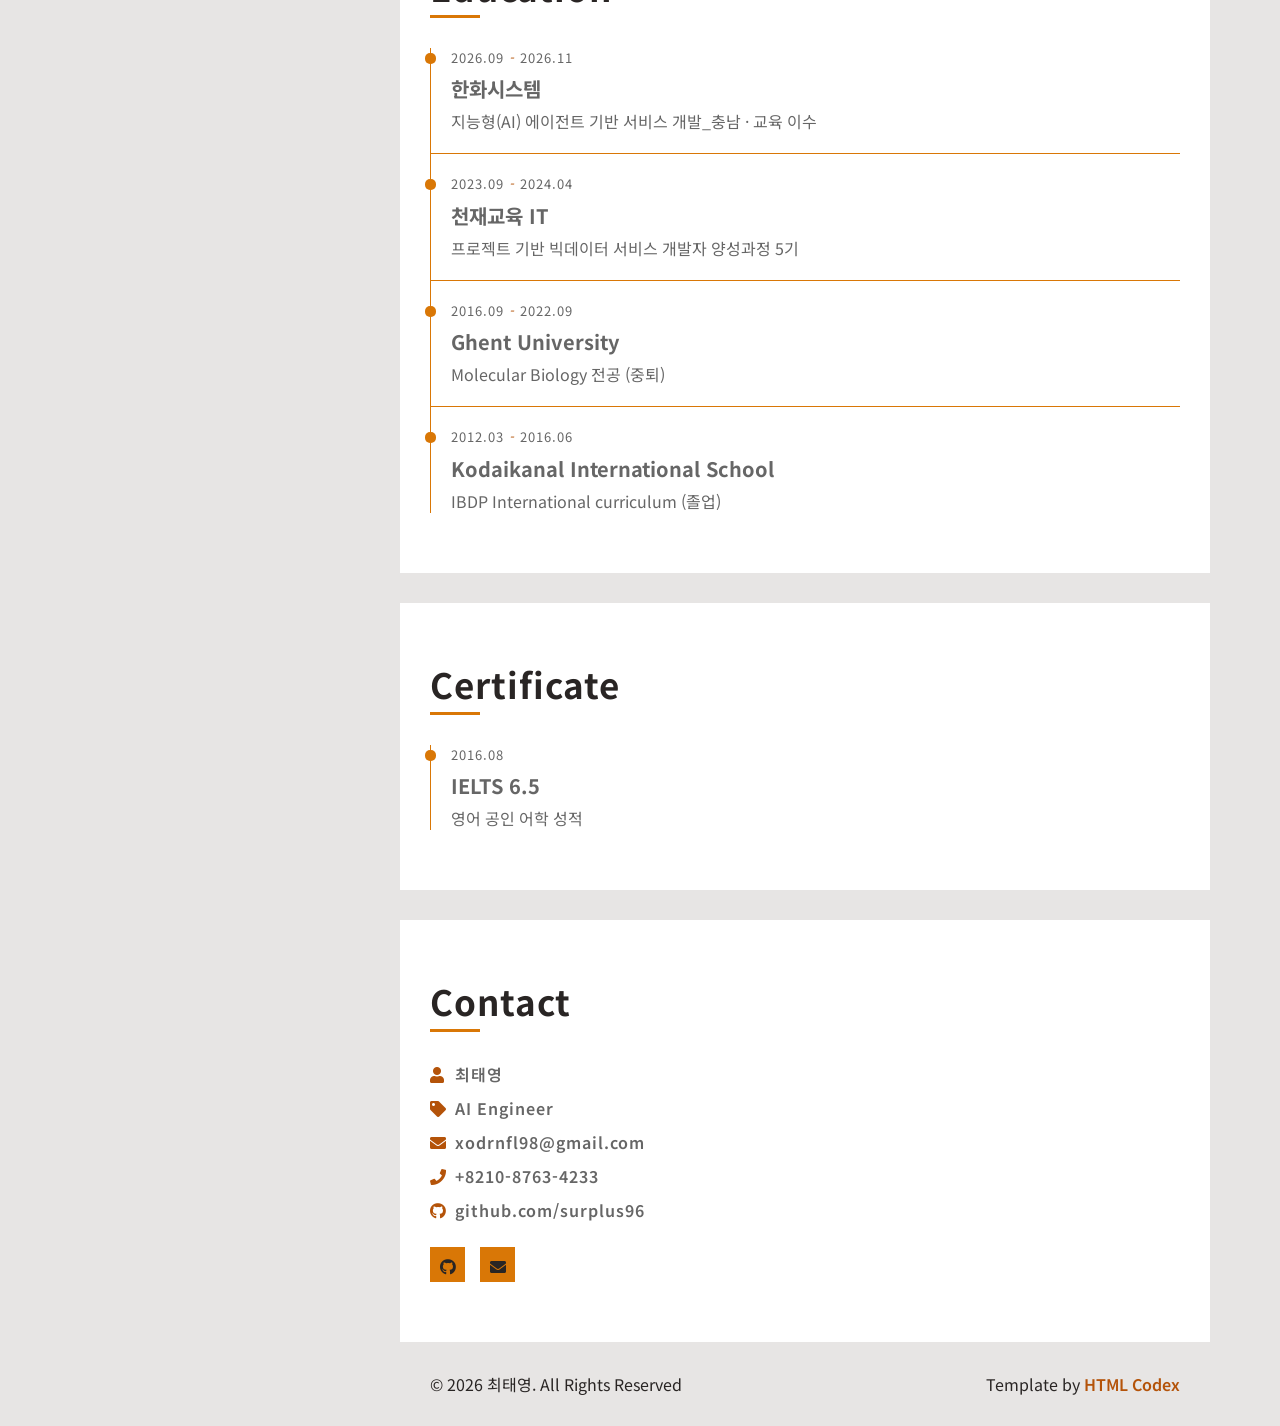
==== commit f50d1533: "feat: add Specton team project and public demo walkthrough" ====
--- a/index.html
+++ b/index.html
@@ -47,6 +47,9 @@
                                 </li>
                                 <li class="nav-item">
                                     <a class="nav-link" href="#experience">Experience<i class="fa fa-briefcase"></i></a>
+                                </li>
+                                <li class="nav-item">
+                                    <a class="nav-link" href="#team-projects">팀 프로젝트<i class="fa fa-users" aria-hidden="true"></i></a>
                                 </li>
                                 <li class="nav-item">
                                     <a class="nav-link" href="#projects">Projects<i class="fa fa-laptop-code"></i></a>
@@ -267,6 +270,36 @@
                 </div>
                 <!-- Experience End -->
 
+                <!-- Team Projects Start -->
+                <section class="projects" id="team-projects" aria-labelledby="team-projects-title">
+                    <div class="content-inner">
+                        <div class="content-header">
+                            <h2 id="team-projects-title">팀 프로젝트</h2>
+                        </div>
+                        <div class="row">
+                            <div class="col-12">
+                                <article class="project-card">
+                                    <h3>Specton</h3>
+                                    <p class="project-context">한화시스템 교육과정 캡스톤 · 5인 팀 프로젝트</p>
+                                    <div class="project-tags"><span>Python</span><span>LangGraph</span><span>FastAPI</span><span>React</span><span>PostgreSQL</span><span>SDD</span><span>Gmail API</span></div>
+                                    <p>고객 요구사항을 분석하고 설계 문서 생성을 자동화하는 AI 에이전트 서비스입니다.</p>
+                                    <p><strong>팀 프로젝트 기여</strong><br>
+                                        팀장·R1(실행 제어·통합)으로 에이전트 실행 흐름, 사용자 승인·재개, 검토 병합·조건부 재작업을 구현하고 PR 리뷰와 통합 검증을 담당했습니다.
+                                    </p>
+                                    <p><strong>완료 후 개인 확장</strong><br>
+                                        승인 설계 기반의 도메인별 기본 앱 생성(SDD), 자동 검증·격리 미리보기·후보 채택, Gmail 변경 요청의 분석·승인·설계 갱신·재검증을 구현했습니다.
+                                    </p>
+                                    <div class="project-actions">
+                                        <a class="btn" href="https://github.com/surplus96/specton-v2.0.0" target="_blank" rel="noopener"><i class="fab fa-github" aria-hidden="true"></i>GitHub · v2.0.0</a>
+                                        <a class="btn" href="specton-demo.html"><i class="fa fa-play-circle" aria-hidden="true"></i>시연 영상</a>
+                                    </div>
+                                </article>
+                            </div>
+                        </div>
+                    </div>
+                </section>
+                <!-- Team Projects End -->
+
                 <!-- Projects Start -->
                 <div class="projects" id="projects">
                     <div class="content-inner">
--- a/css/style.css
+++ b/css/style.css
@@ -897,6 +897,39 @@
     margin-right: 6px;
 }
 
+.projects .project-card .project-context {
+    font-size: 14px;
+}
+
+.projects .project-actions {
+    display: flex;
+    flex-wrap: wrap;
+    gap: 10px;
+}
+
+.demo-page {
+    max-width: 1100px;
+    margin: 30px auto;
+}
+
+.demo-page h1 {
+    color: var(--dark);
+    font-size: 32px;
+    font-weight: 700;
+}
+
+.demo-page .demo-navigation {
+    margin-bottom: 30px;
+}
+
+.demo-page .demo-video {
+    display: block;
+    width: 100%;
+    height: auto;
+    margin: 15px 0;
+    background: var(--dark);
+}
+
 
 
 /**********************************/
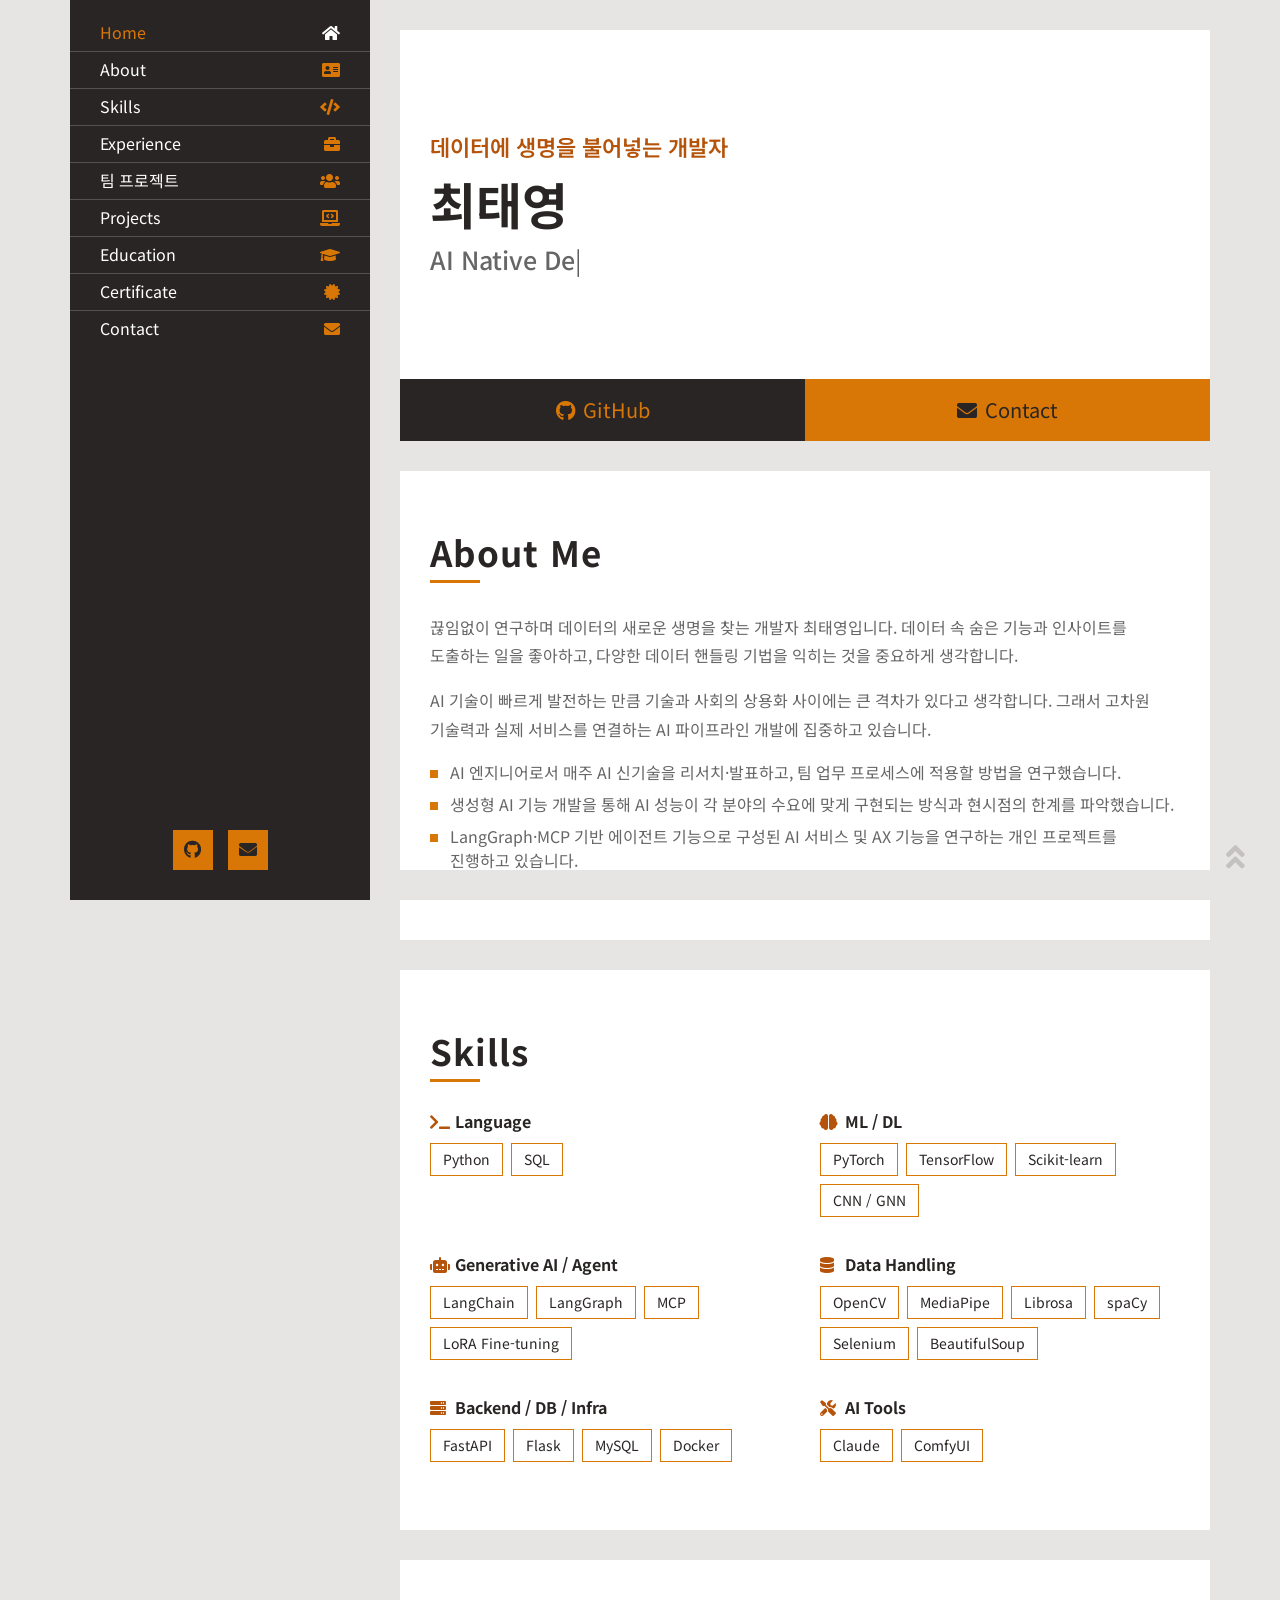
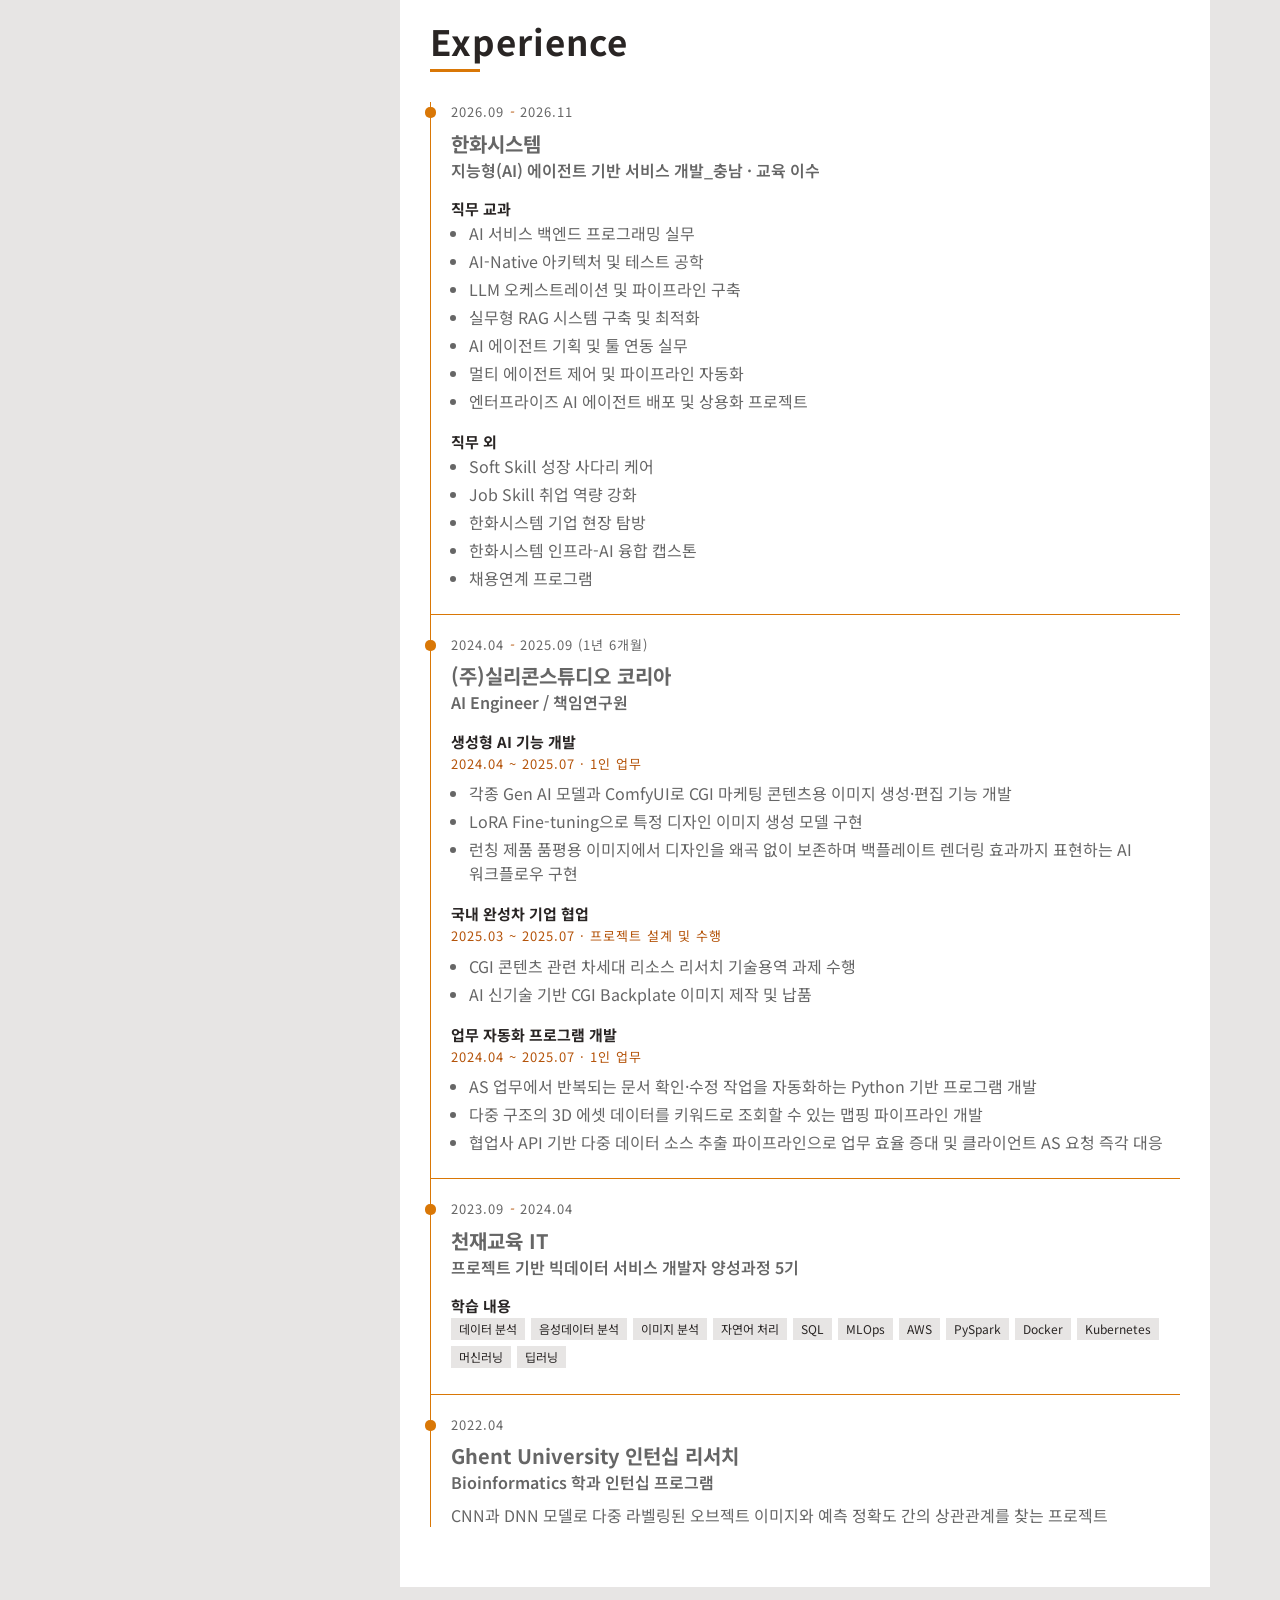
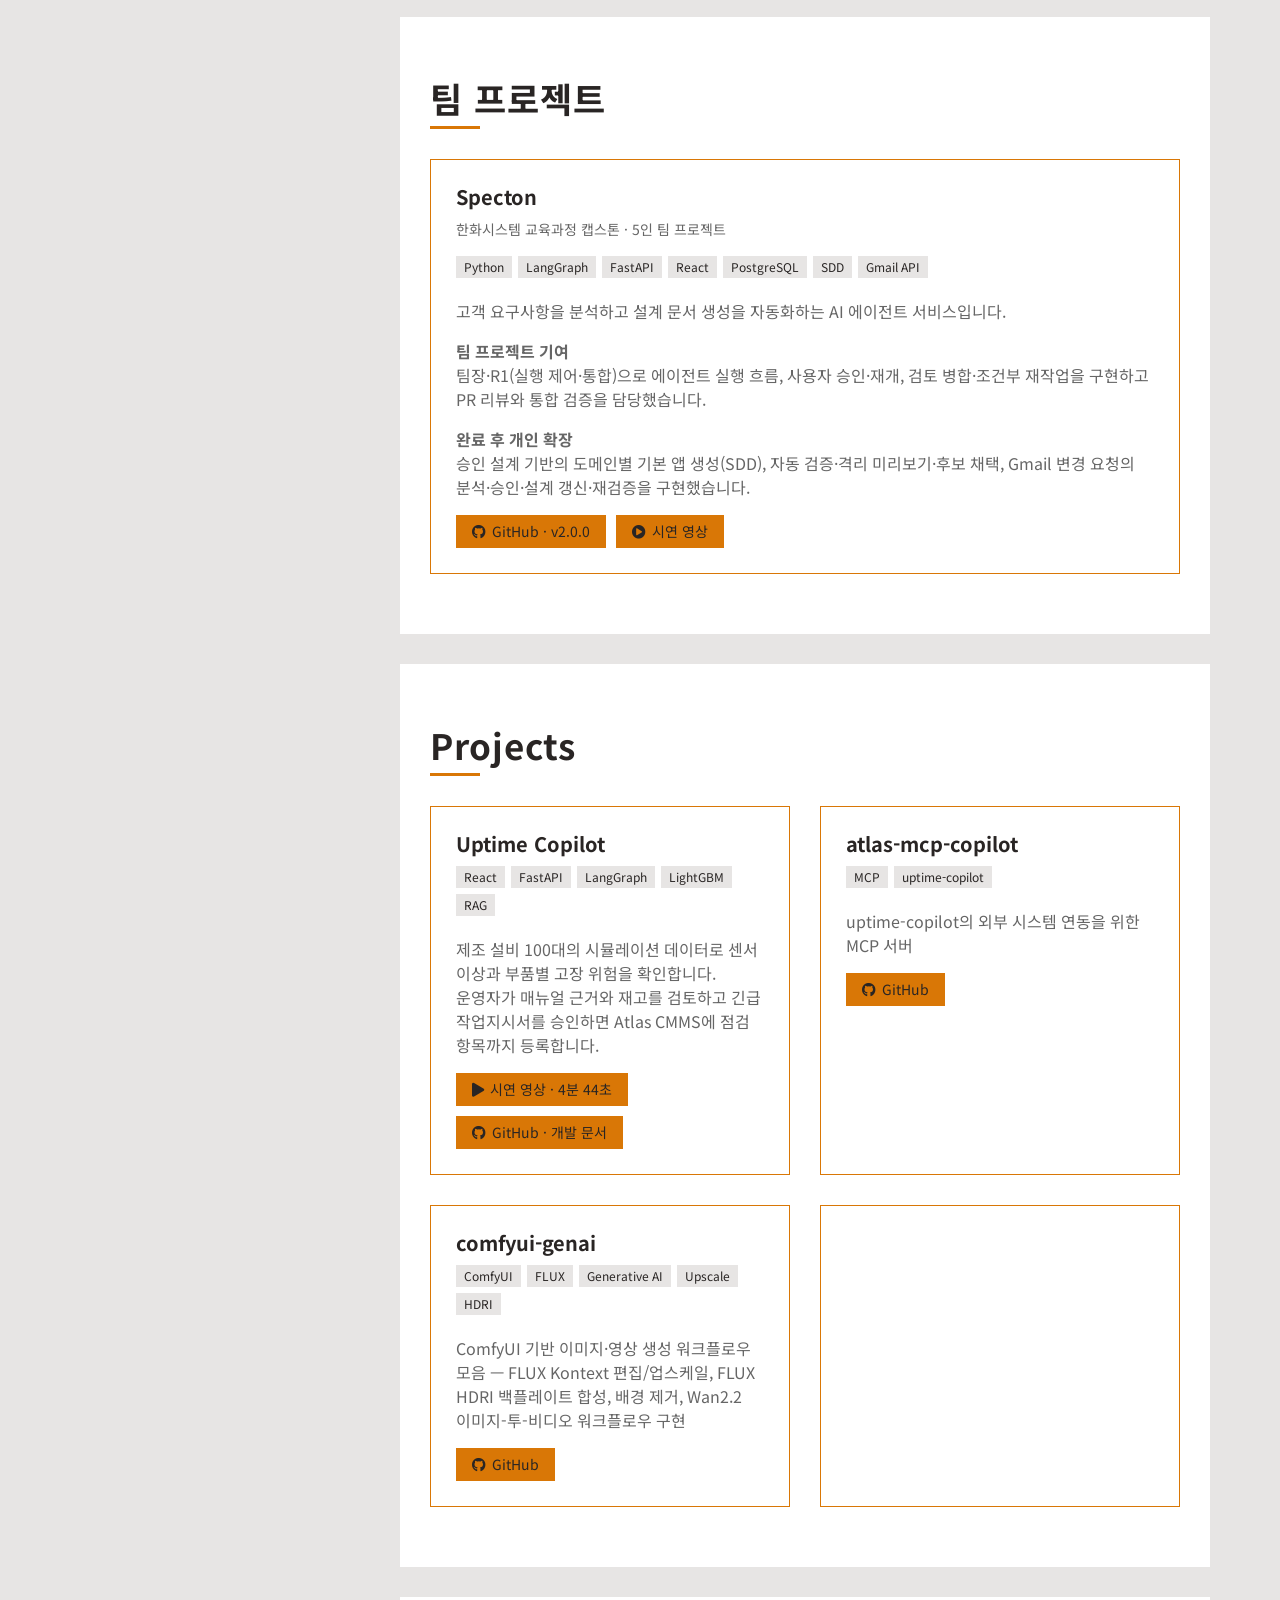
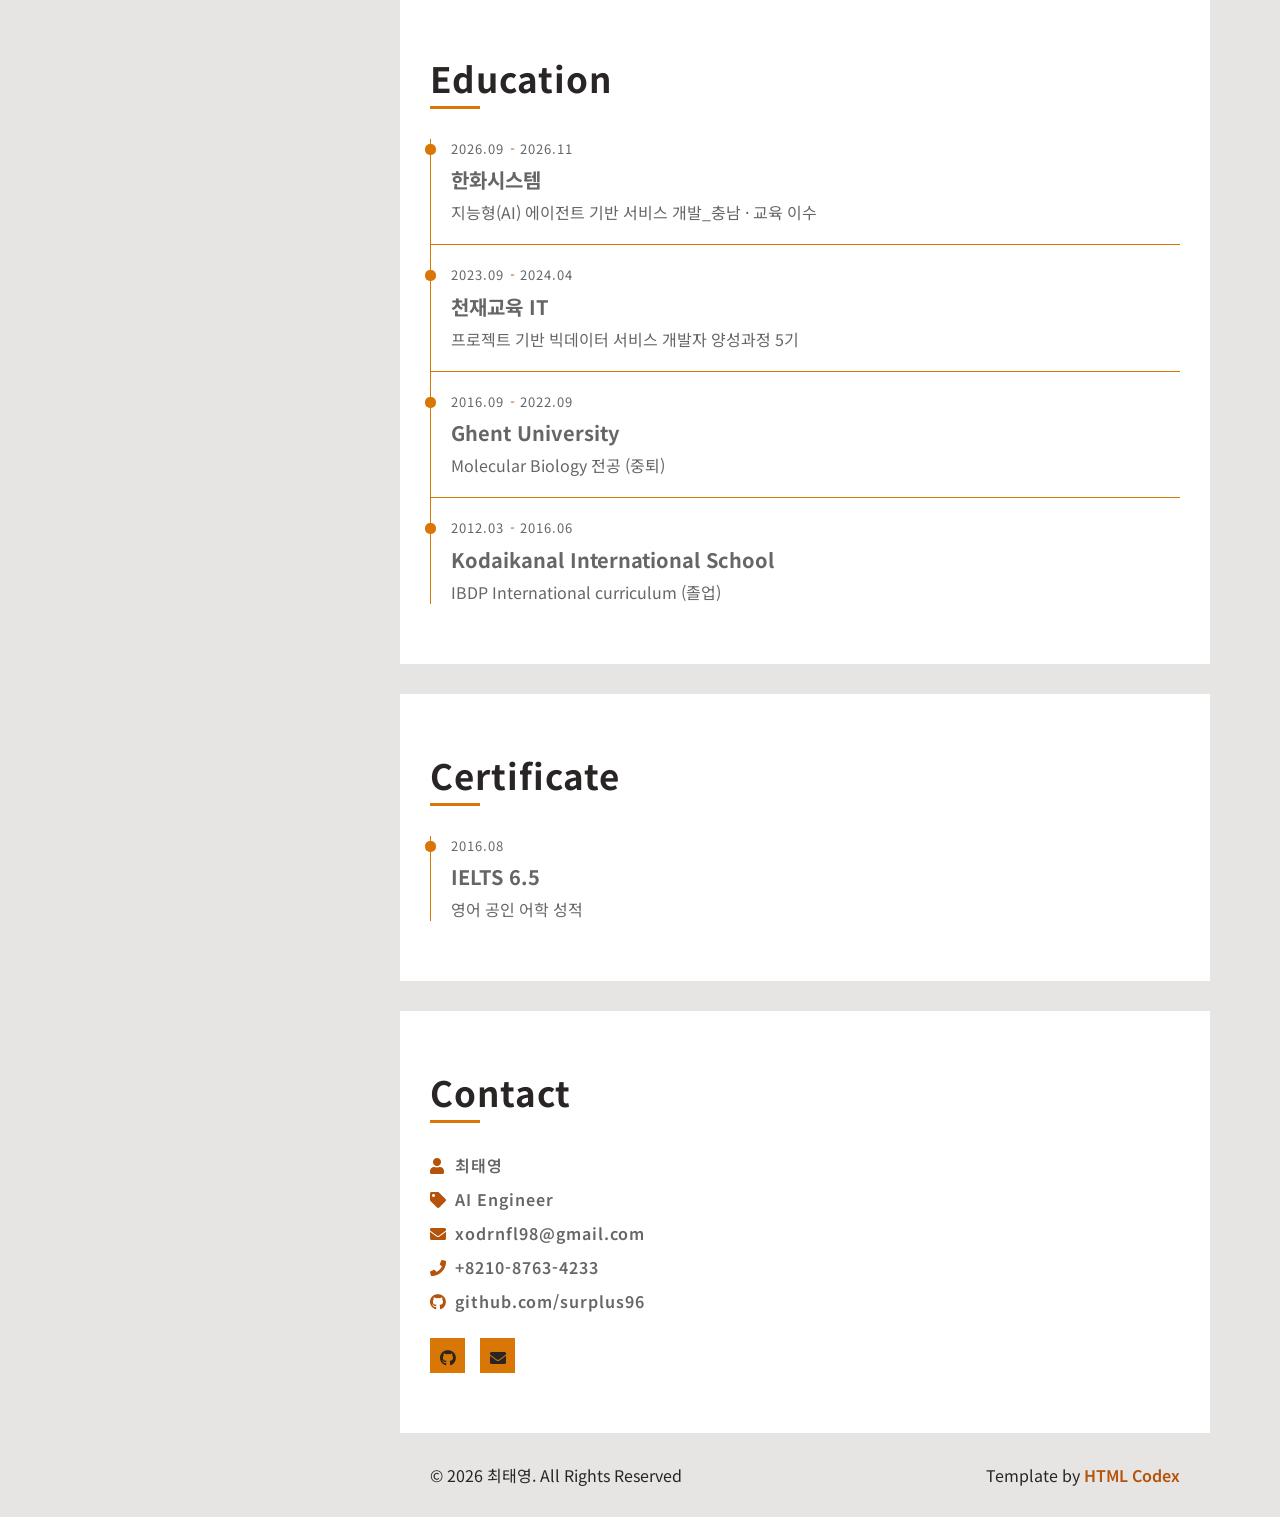
==== commit a49275f8: "Show Uptime Copilot maintenance workflow and full demo" ====
--- a/index.html
+++ b/index.html
@@ -311,10 +311,13 @@
                         <div class="row">
                             <div class="col-md-6">
                                 <div class="project-card">
-                                    <h3>uptime-copilot</h3>
-                                    <div class="project-tags"><span>Python</span><span>FastAPI</span><span>LangGraph</span><span>RAG</span><span>Streamlit</span><span>Docker</span><span>Atlas-cmms</span></div>
-                                    <p>제조 설비 예지보전(Predictive Maintenance)을 위한 RAG + 멀티에이전트 코파일럿</p>
-                                    <a class="btn" href="https://github.com/surplus96/uptime-copilot" target="_blank" rel="noopener"><i class="fab fa-github"></i>GitHub</a>
+                                    <h3>Uptime Copilot</h3>
+                                    <div class="project-tags"><span>React</span><span>FastAPI</span><span>LangGraph</span><span>LightGBM</span><span>RAG</span></div>
+                                    <p>제조 설비 100대의 시뮬레이션 데이터로 센서 이상과 부품별 고장 위험을 확인합니다. 운영자가 매뉴얼 근거와 재고를 검토하고 긴급 작업지시서를 승인하면 Atlas CMMS에 점검 항목까지 등록합니다.</p>
+                                    <div class="project-actions">
+                                        <a class="btn" href="uptime-demo.html"><i class="fas fa-play"></i>시연 영상 · 4분 44초</a>
+                                        <a class="btn" href="https://github.com/surplus96/uptime-copilot/blob/main/README_KOR.md" target="_blank" rel="noopener"><i class="fab fa-github"></i>GitHub · 개발 문서</a>
+                                    </div>
                                 </div>
                             </div>
                             <div class="col-md-6">
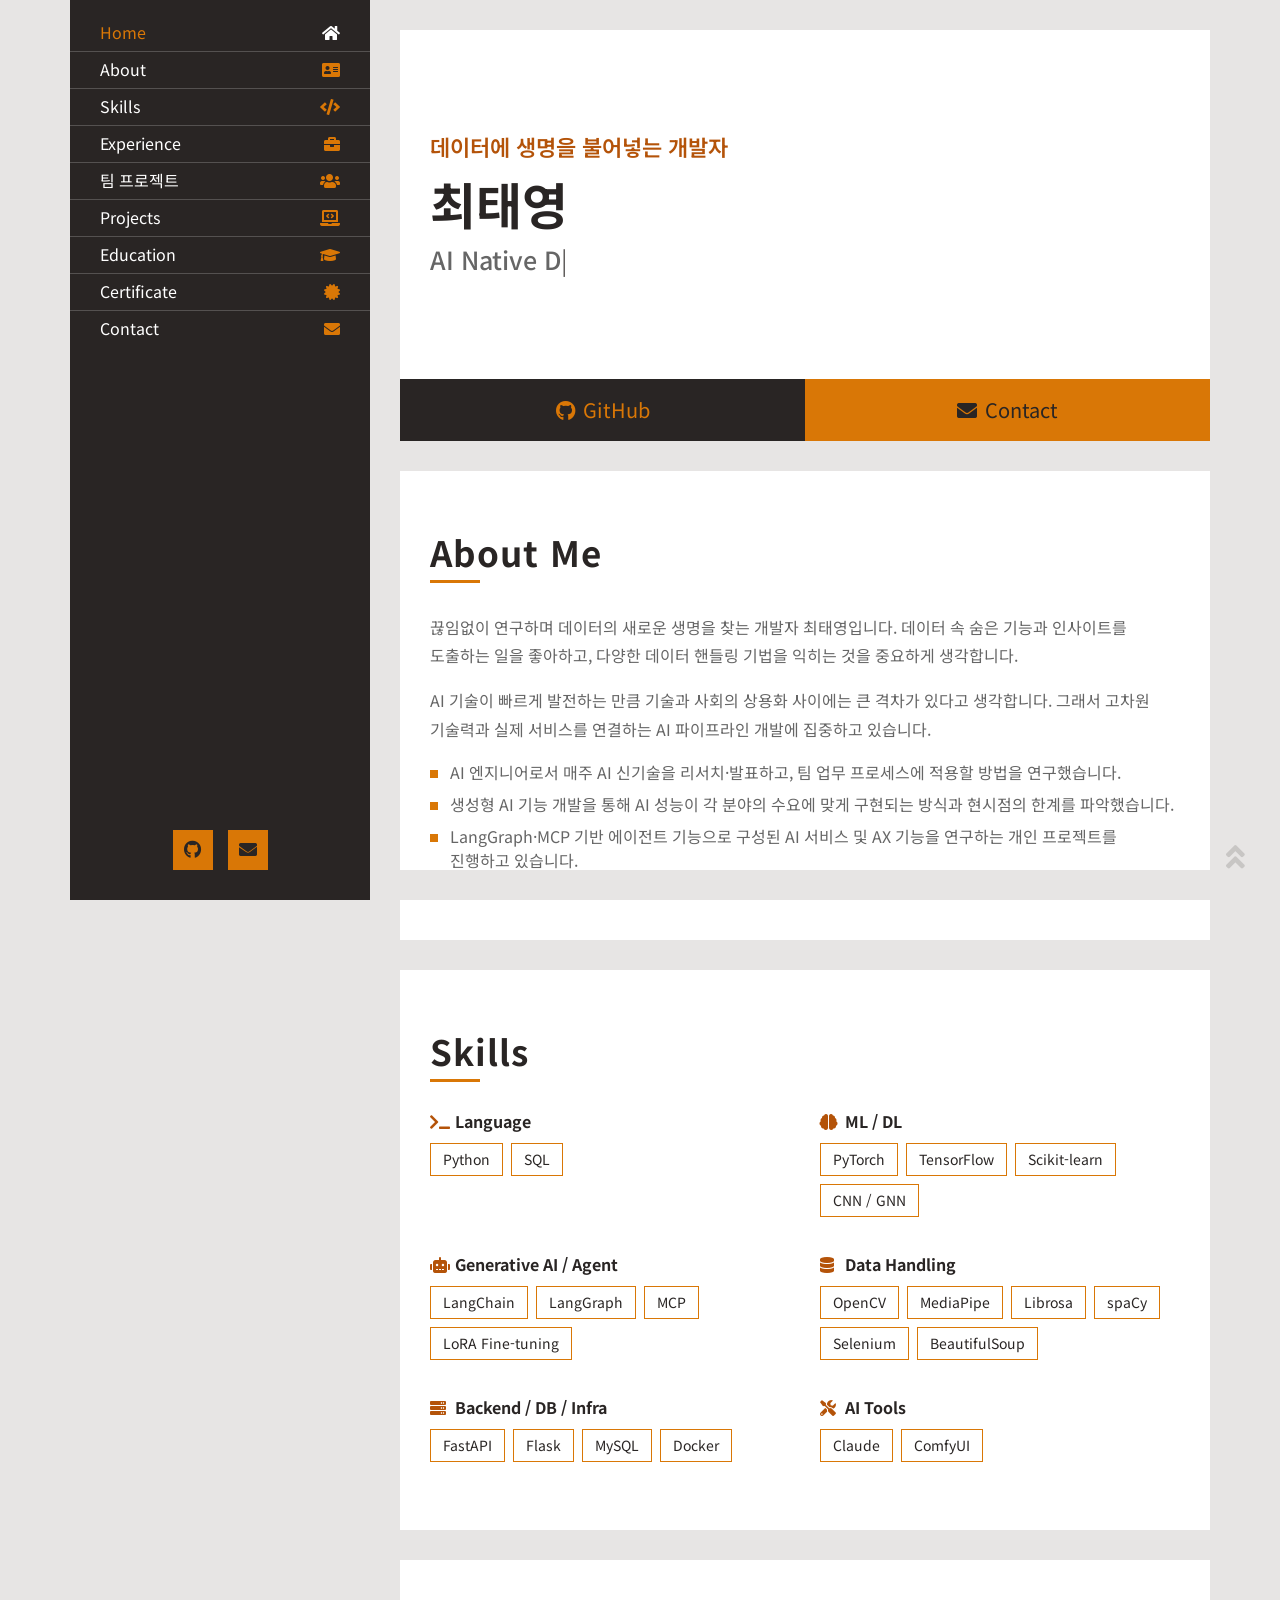
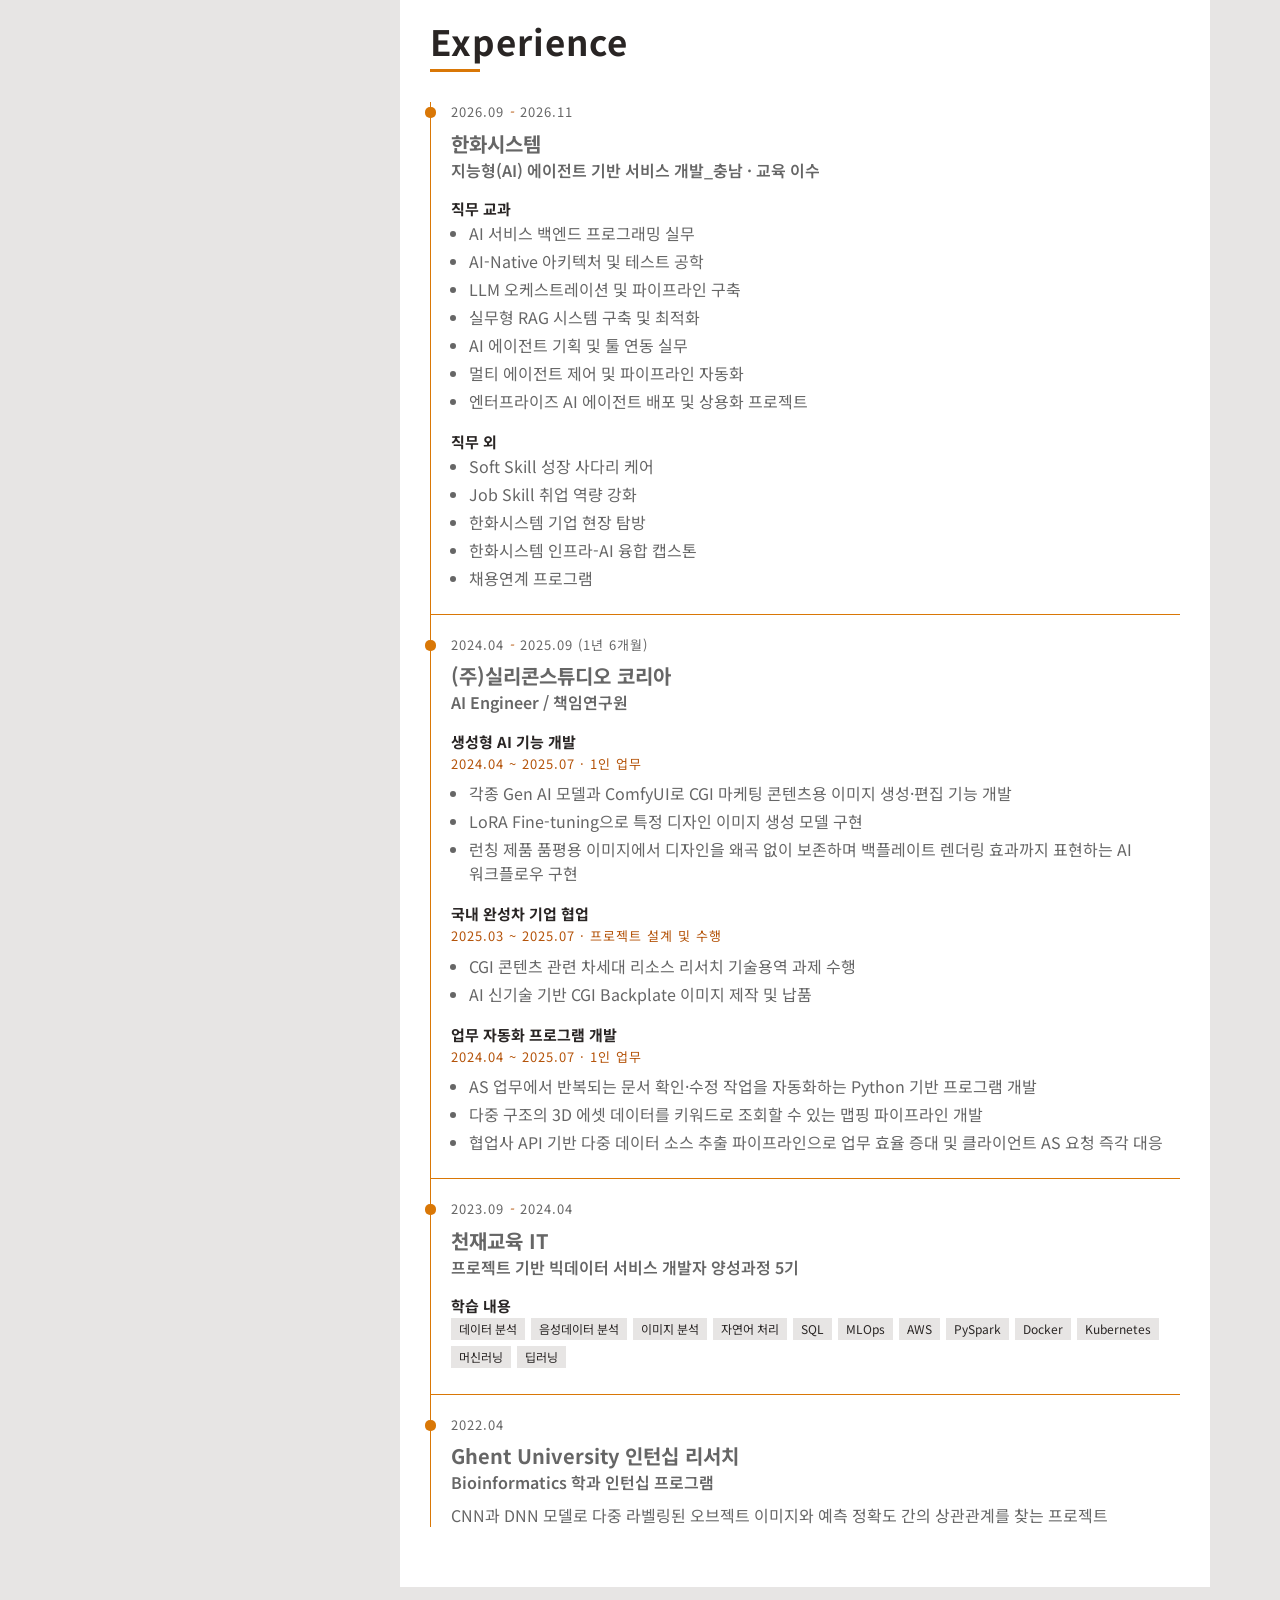
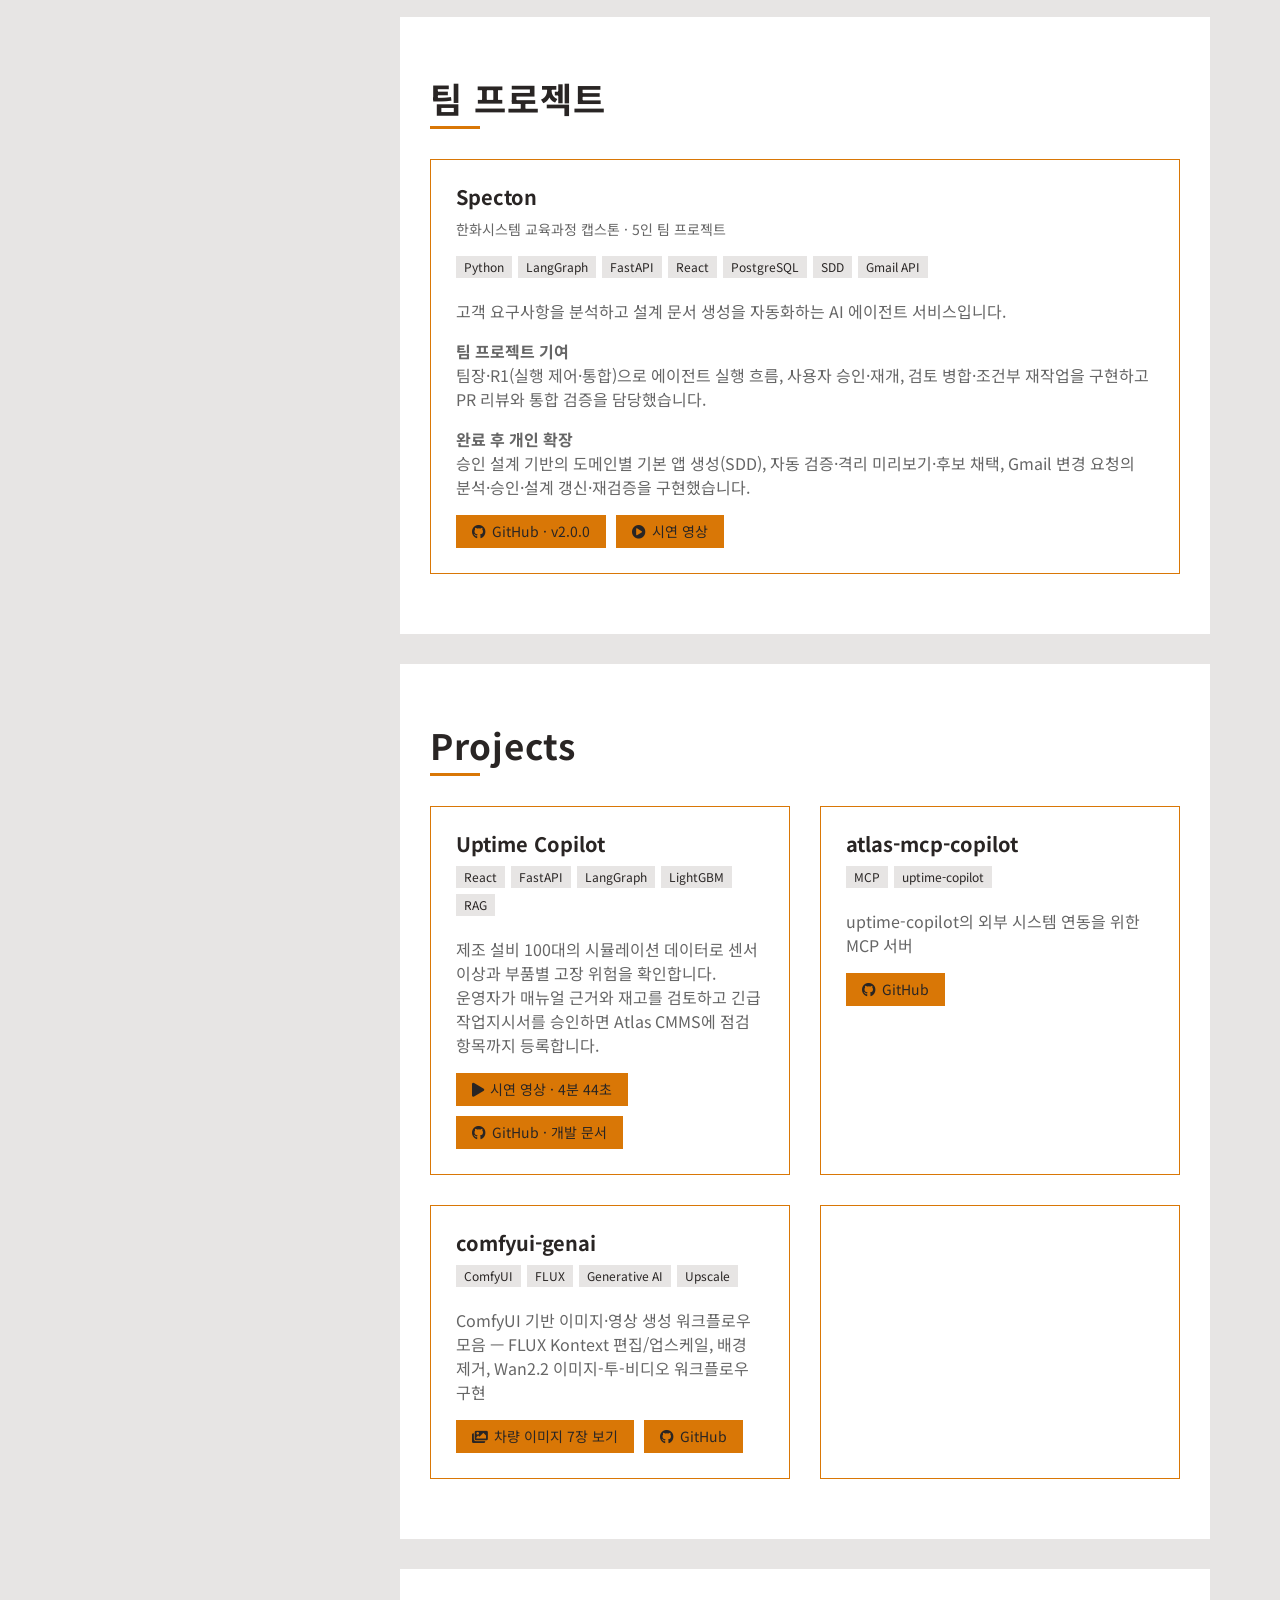
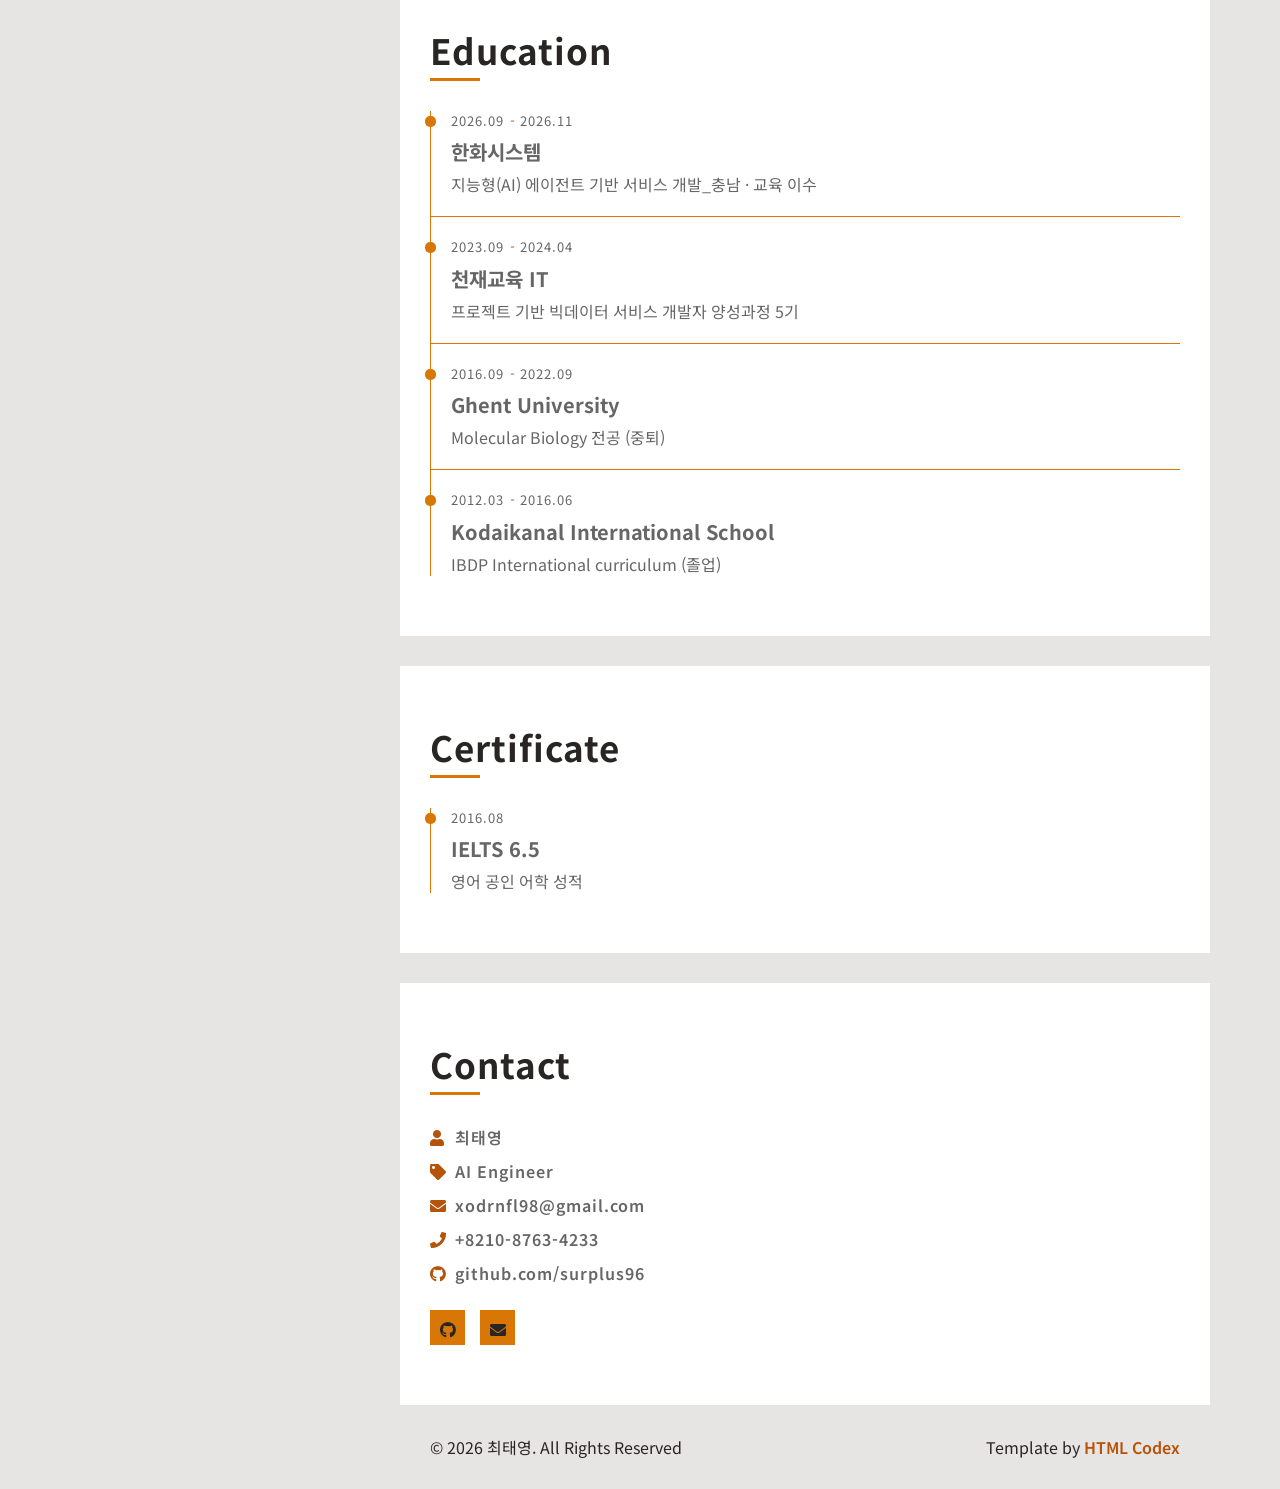
==== commit 731c2312: "Publish seven selected FLUX Kontext vehicle images" ====
--- a/index.html
+++ b/index.html
@@ -331,9 +331,12 @@
                             <div class="col-md-6">
                                 <div class="project-card">
                                     <h3>comfyui-genai</h3>
-                                    <div class="project-tags"><span>ComfyUI</span><span>FLUX</span><span>Generative AI</span><span>Upscale</span><span>HDRI</span></div>
-                                    <p>ComfyUI 기반 이미지·영상 생성 워크플로우 모음 — FLUX Kontext 편집/업스케일, FLUX HDRI 백플레이트 합성, 배경 제거, Wan2.2 이미지-투-비디오 워크플로우 구현</p>
-                                    <a class="btn" href="https://github.com/surplus96/ComfyUI-GenAI" target="_blank" rel="noopener"><i class="fab fa-github"></i>GitHub</a>
+                                    <div class="project-tags"><span>ComfyUI</span><span>FLUX</span><span>Generative AI</span><span>Upscale</span></div>
+                                    <p>ComfyUI 기반 이미지·영상 생성 워크플로우 모음 — FLUX Kontext 편집/업스케일, 배경 제거, Wan2.2 이미지-투-비디오 워크플로우 구현</p>
+                                    <div class="project-actions">
+                                        <a class="btn" href="comfyui-gallery.html"><i class="fas fa-images" aria-hidden="true"></i>차량 이미지 7장 보기</a>
+                                        <a class="btn" href="https://github.com/surplus96/ComfyUI-GenAI" target="_blank" rel="noopener"><i class="fab fa-github"></i>GitHub</a>
+                                    </div>
                                 </div>
                             </div>
                             <div class="col-md-6">
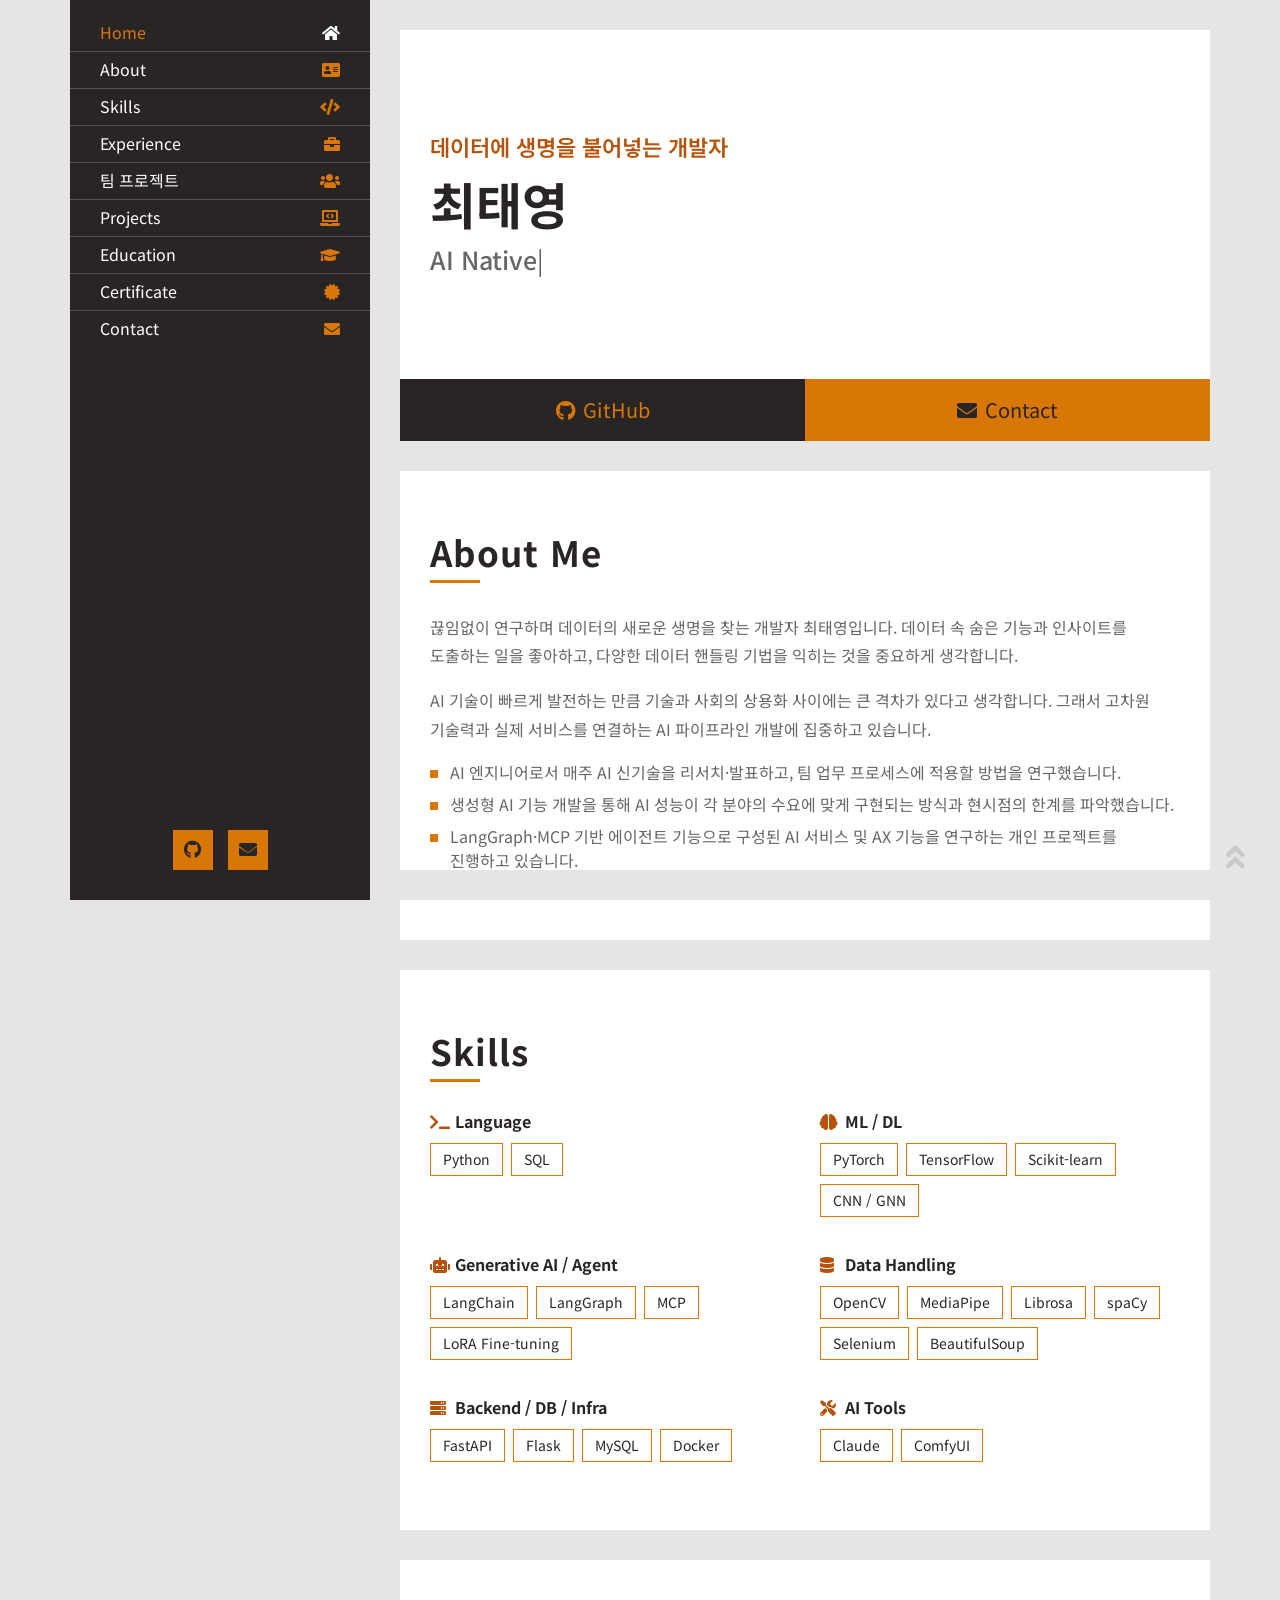
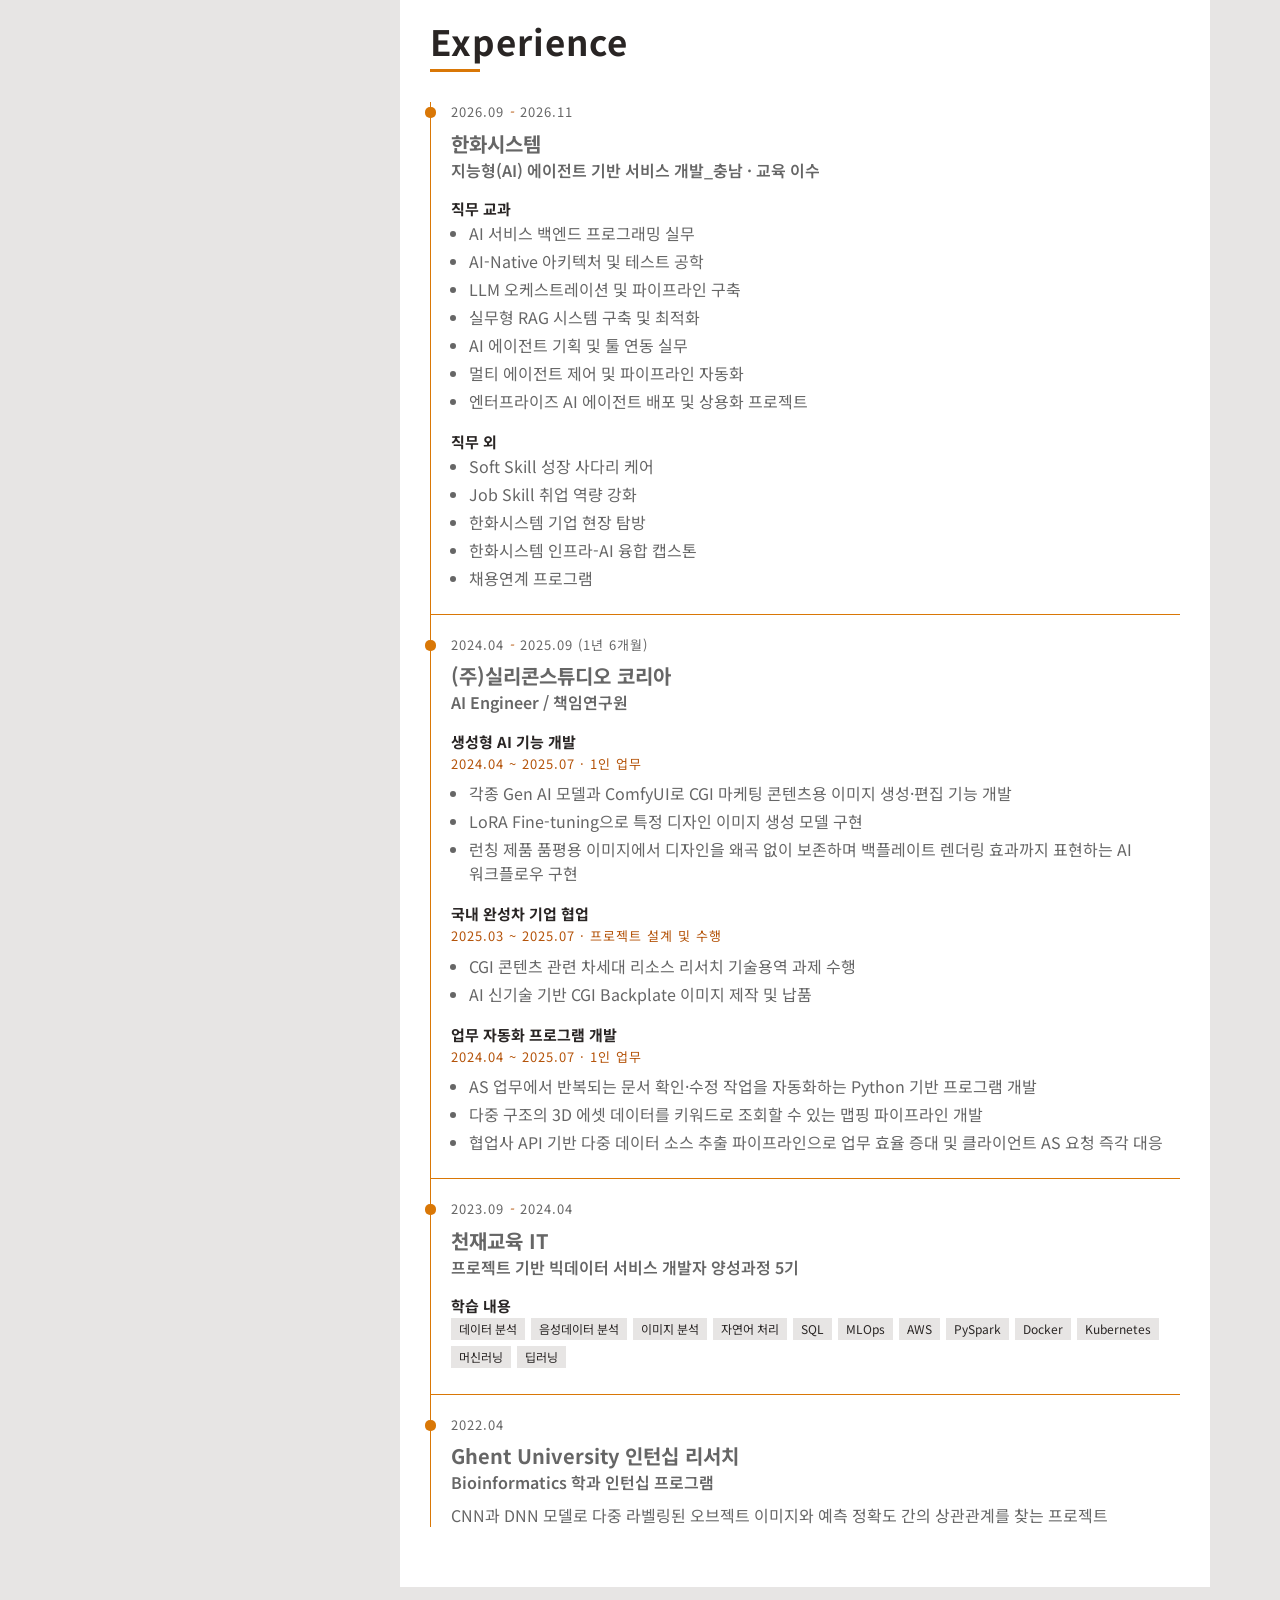
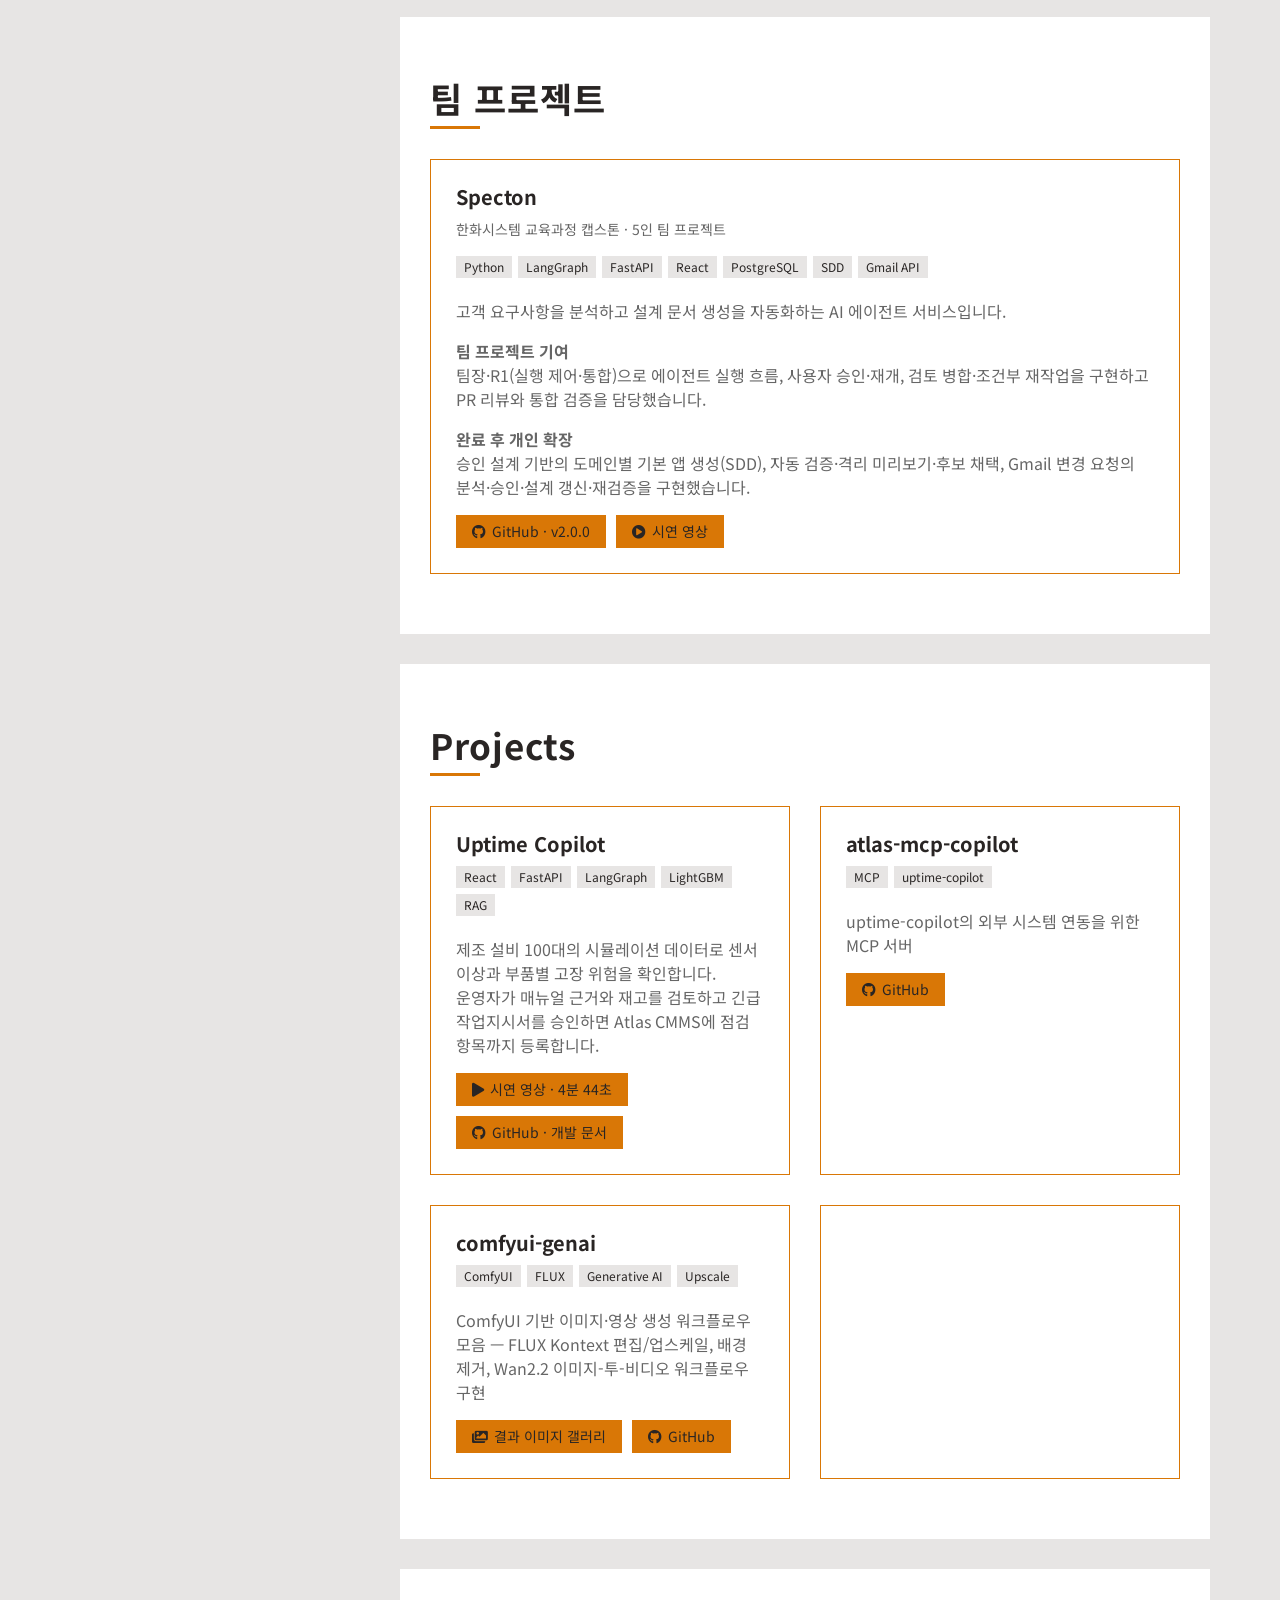
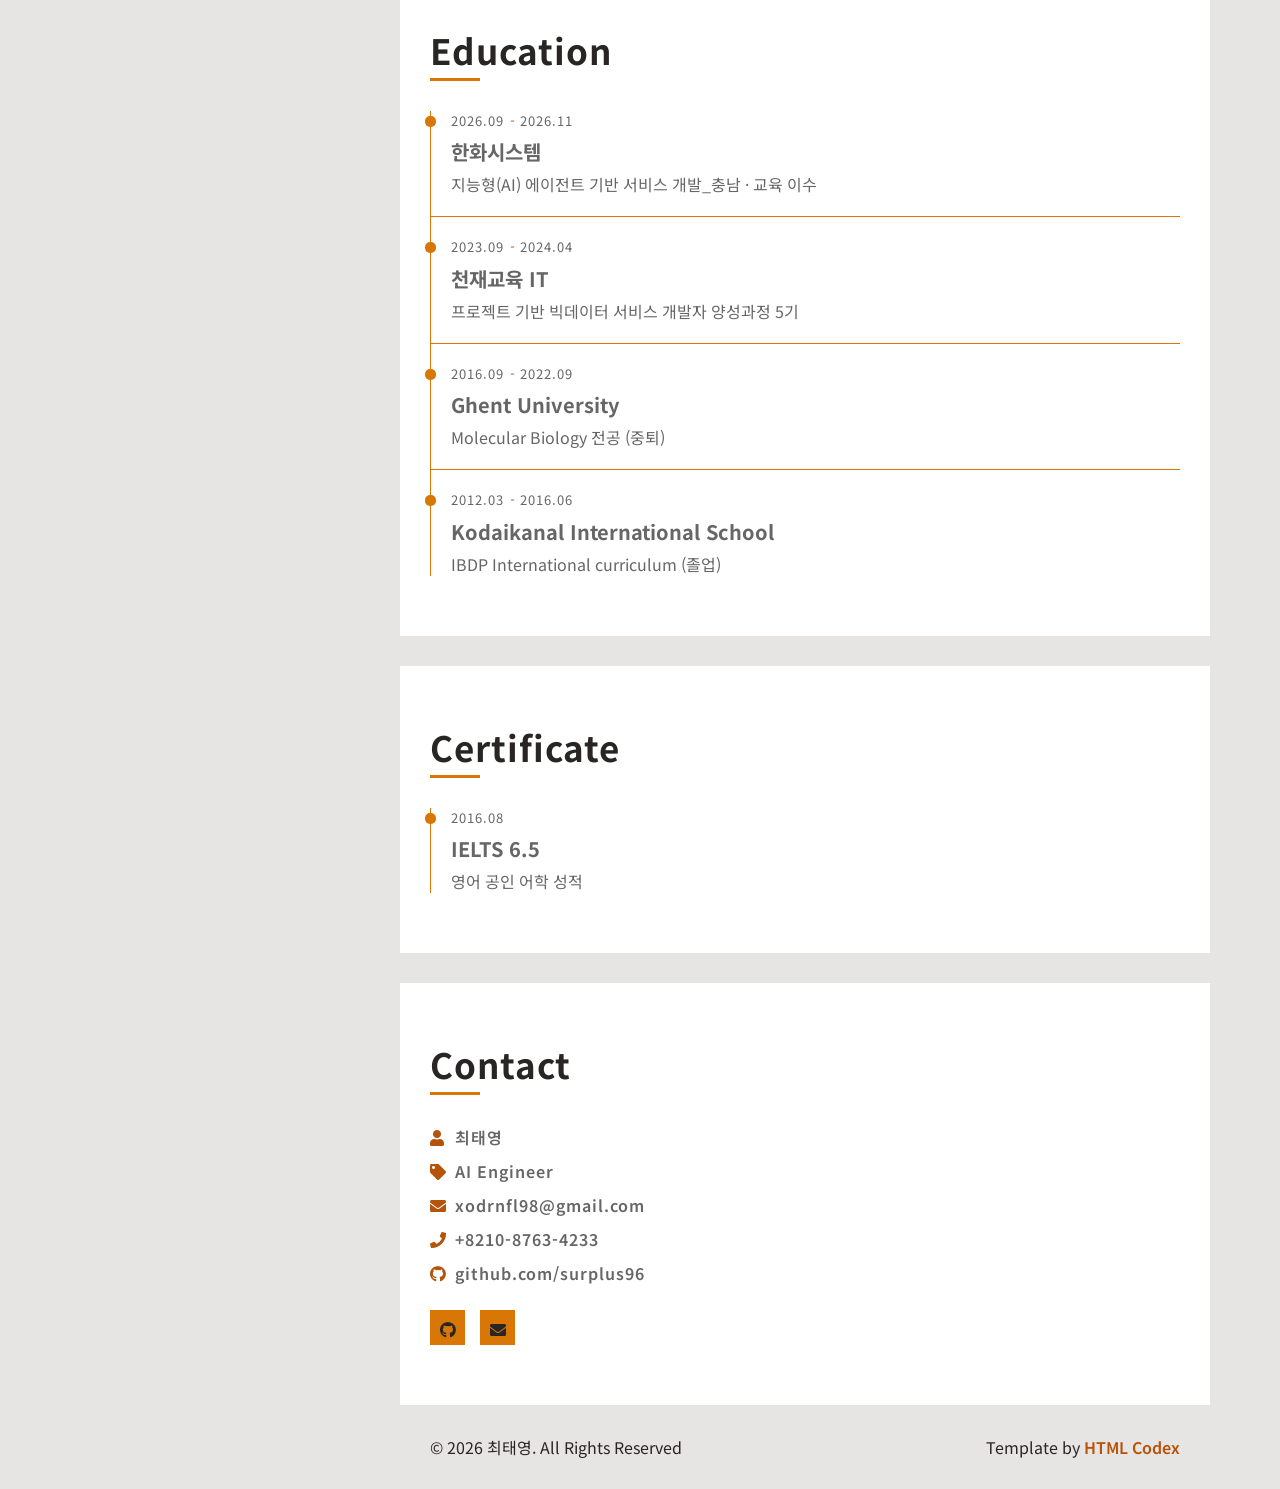
==== commit 34df6cf6: "Rename ComfyUI gallery button" ====
--- a/index.html
+++ b/index.html
@@ -334,7 +334,7 @@
                                     <div class="project-tags"><span>ComfyUI</span><span>FLUX</span><span>Generative AI</span><span>Upscale</span></div>
                                     <p>ComfyUI 기반 이미지·영상 생성 워크플로우 모음 — FLUX Kontext 편집/업스케일, 배경 제거, Wan2.2 이미지-투-비디오 워크플로우 구현</p>
                                     <div class="project-actions">
-                                        <a class="btn" href="comfyui-gallery.html"><i class="fas fa-images" aria-hidden="true"></i>차량 이미지 7장 보기</a>
+                                        <a class="btn" href="comfyui-gallery.html"><i class="fas fa-images" aria-hidden="true"></i>결과 이미지 갤러리</a>
                                         <a class="btn" href="https://github.com/surplus96/ComfyUI-GenAI" target="_blank" rel="noopener"><i class="fab fa-github"></i>GitHub</a>
                                     </div>
                                 </div>
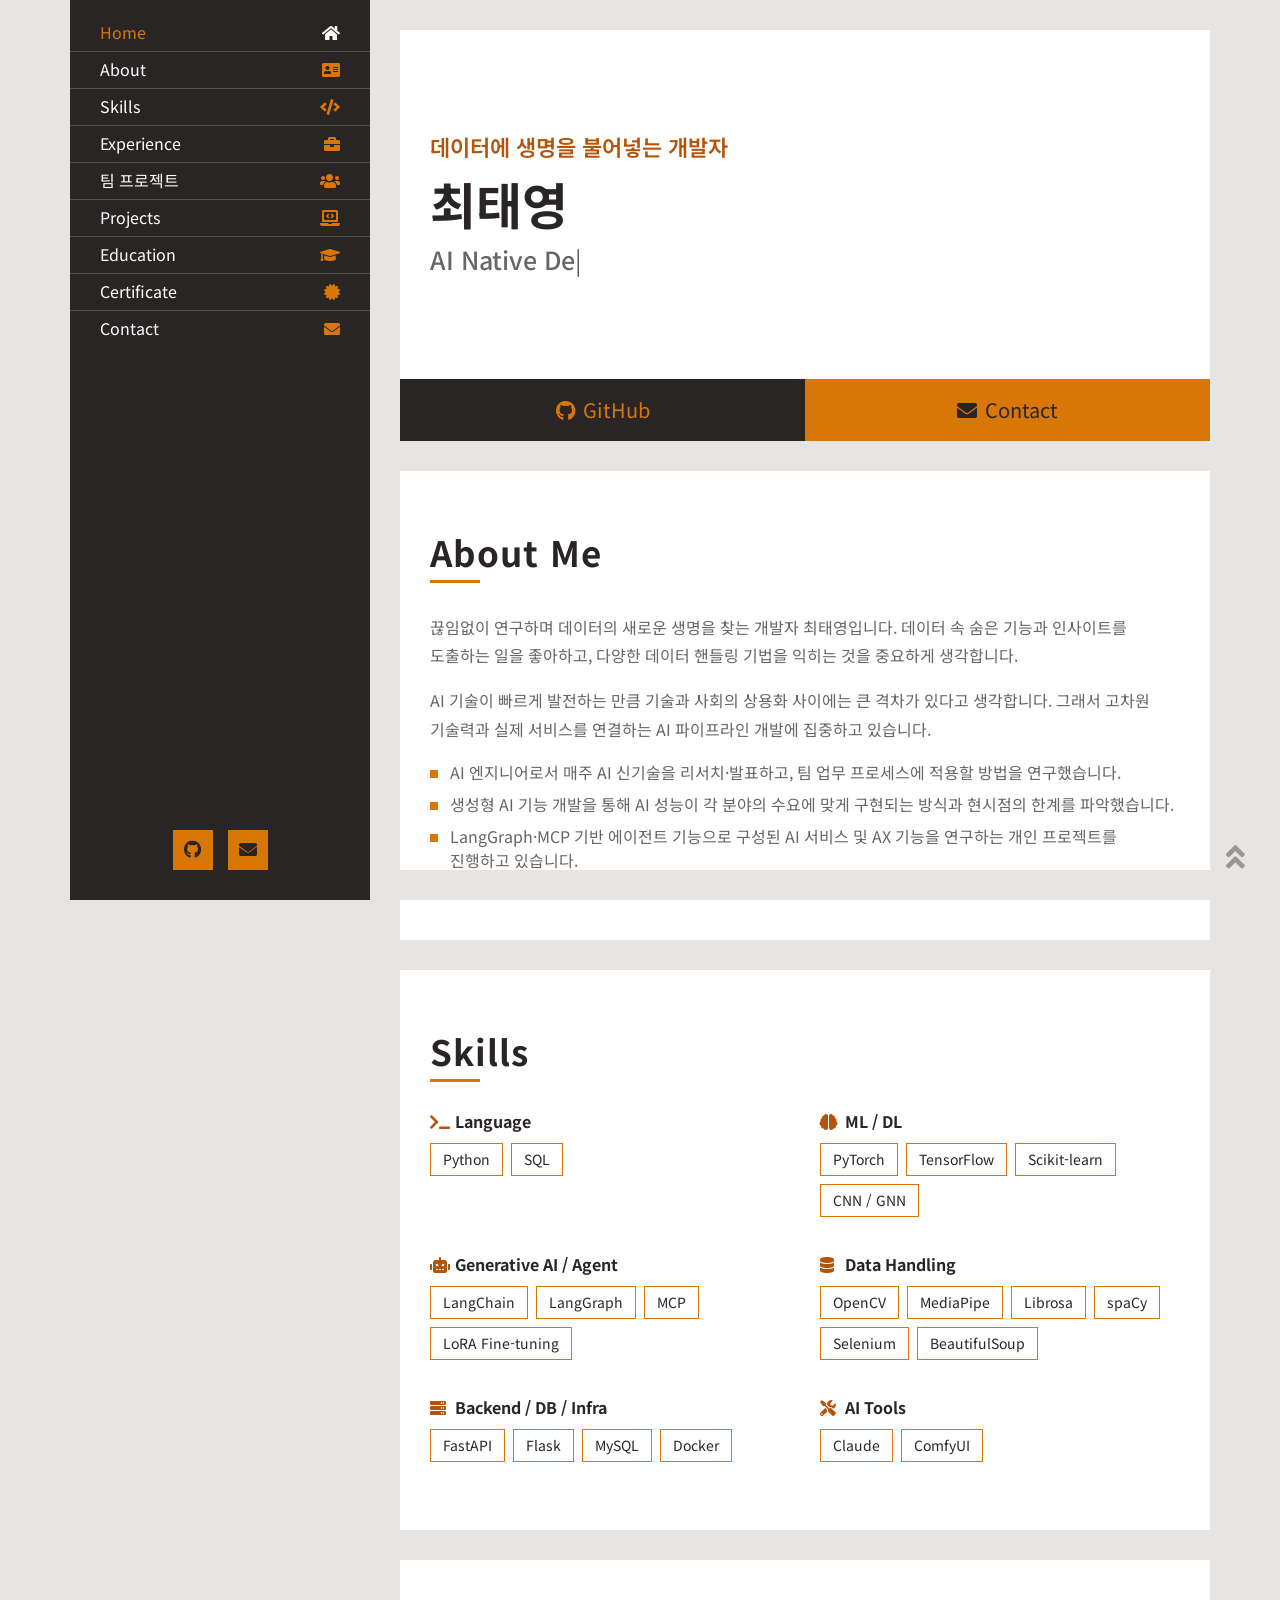
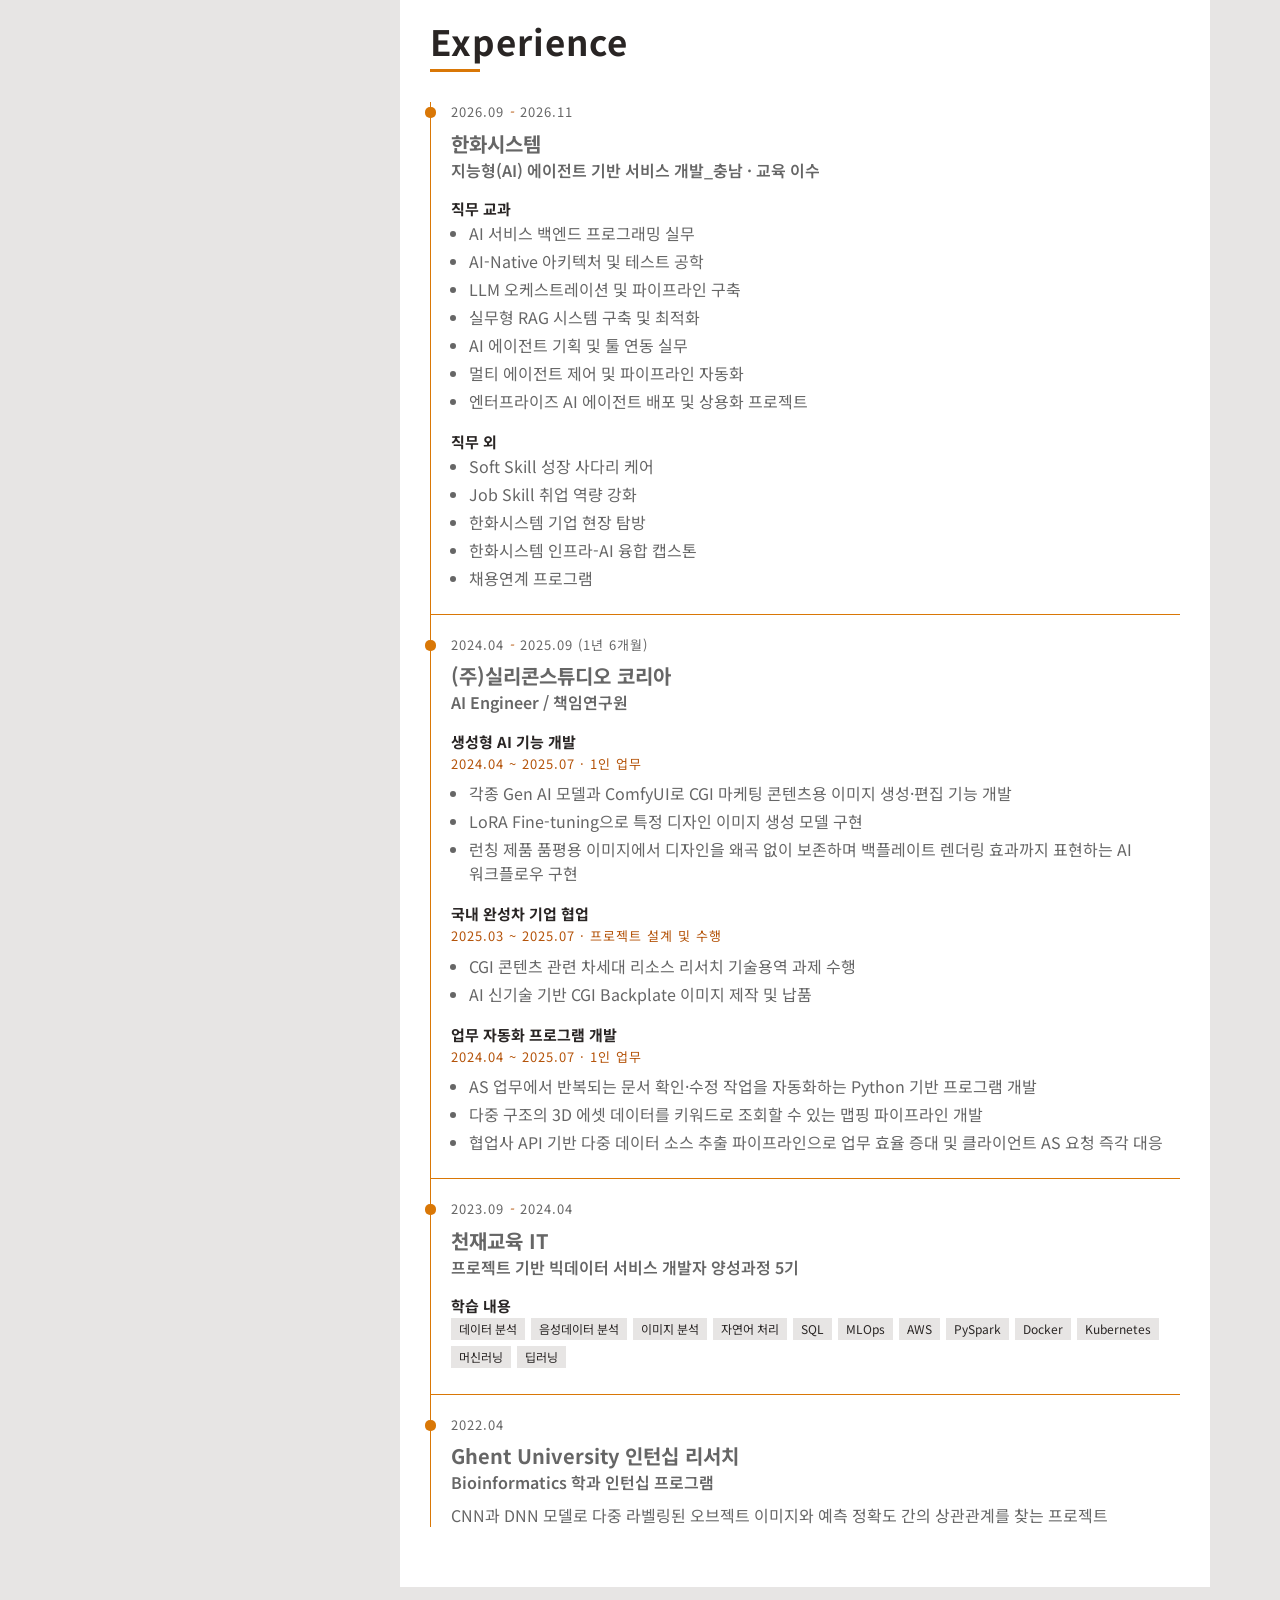
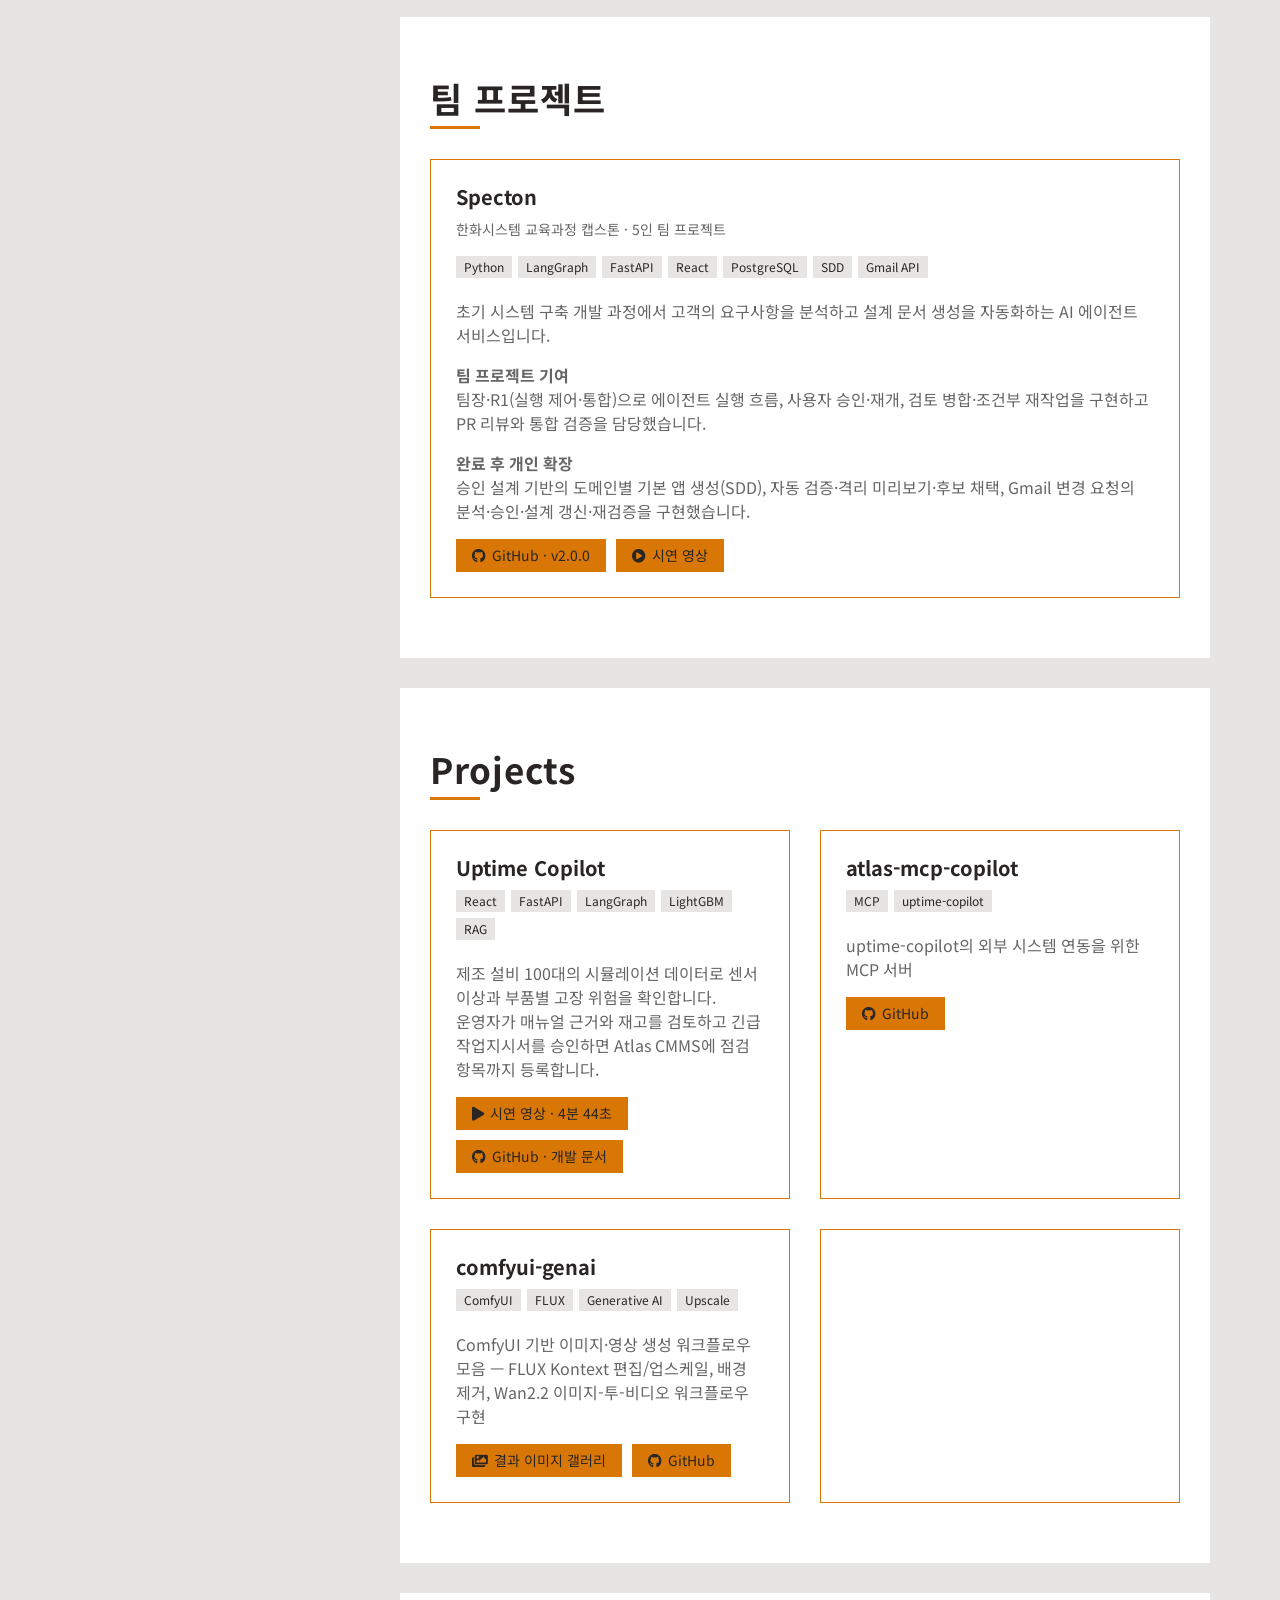
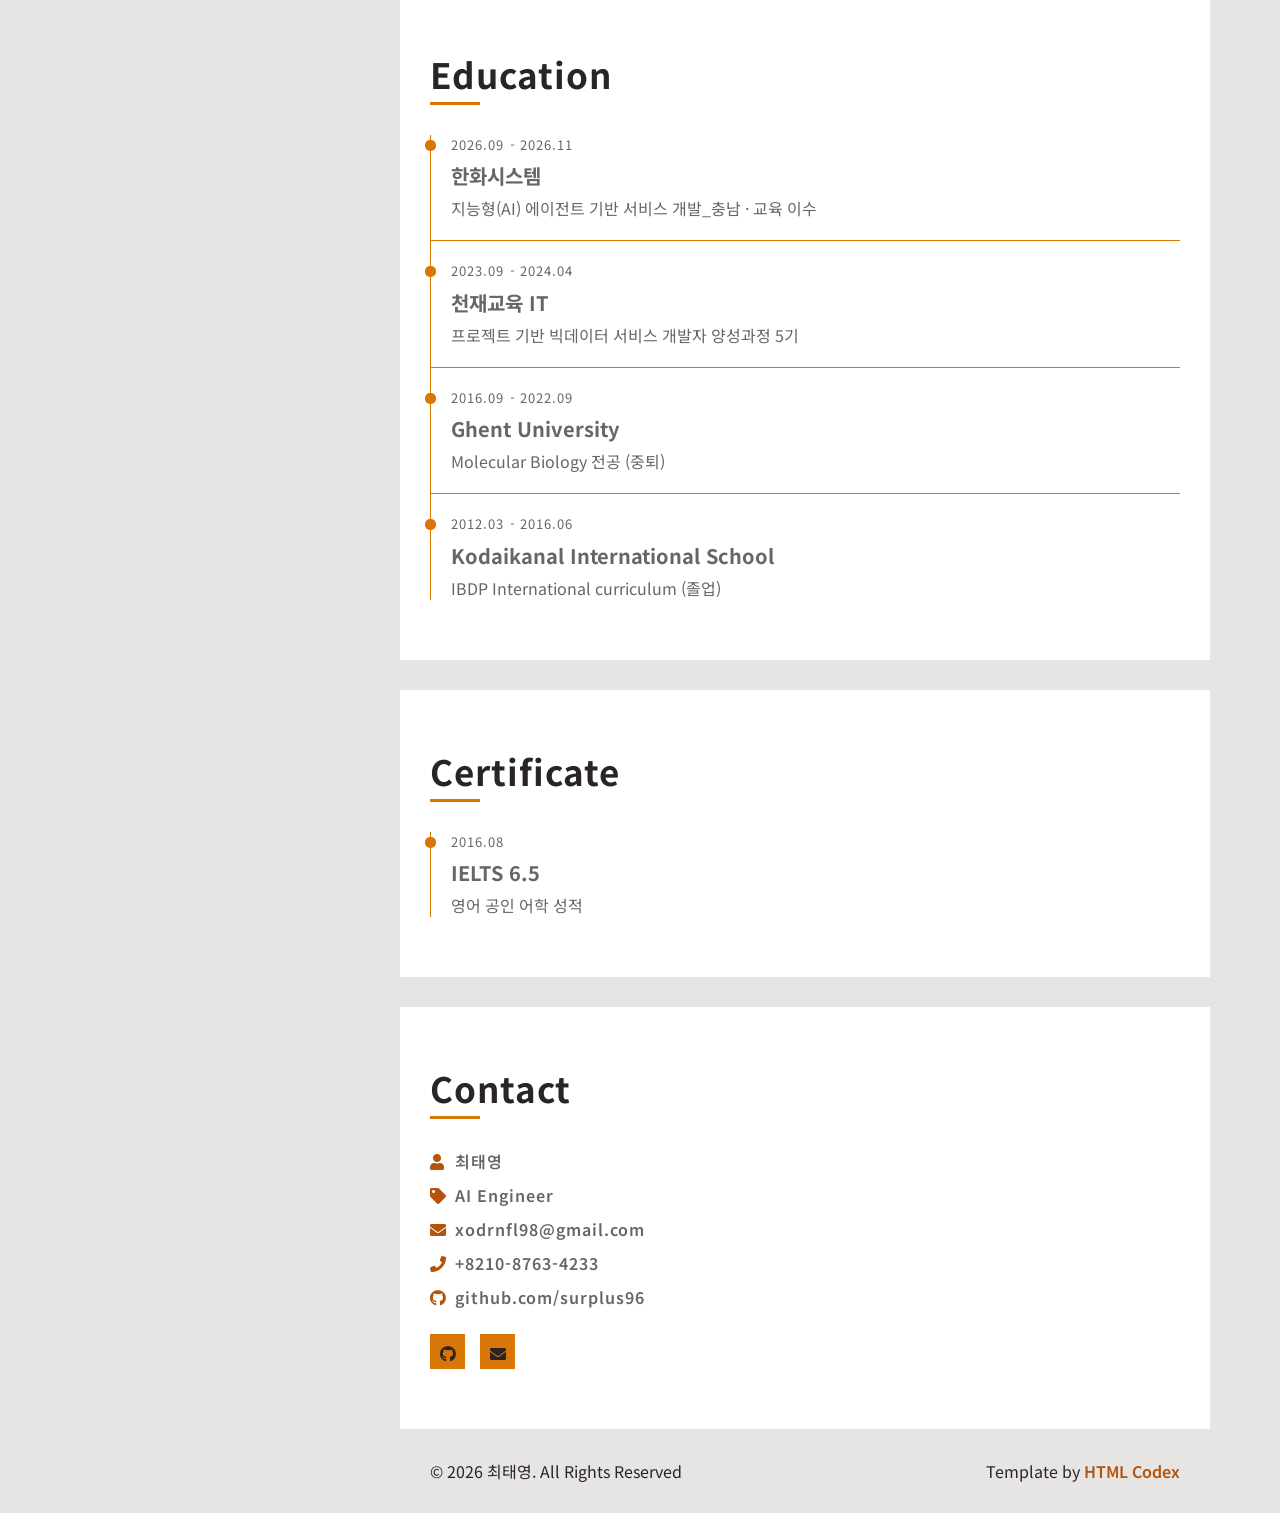
==== commit f297790a: "Update index.html" ====
--- a/index.html
+++ b/index.html
@@ -282,7 +282,7 @@
                                     <h3>Specton</h3>
                                     <p class="project-context">한화시스템 교육과정 캡스톤 · 5인 팀 프로젝트</p>
                                     <div class="project-tags"><span>Python</span><span>LangGraph</span><span>FastAPI</span><span>React</span><span>PostgreSQL</span><span>SDD</span><span>Gmail API</span></div>
-                                    <p>고객 요구사항을 분석하고 설계 문서 생성을 자동화하는 AI 에이전트 서비스입니다.</p>
+                                    <p>초기 시스템 구축 개발 과정에서 고객의 요구사항을 분석하고 설계 문서 생성을 자동화하는 AI 에이전트 서비스입니다.</p>
                                     <p><strong>팀 프로젝트 기여</strong><br>
                                         팀장·R1(실행 제어·통합)으로 에이전트 실행 흐름, 사용자 승인·재개, 검토 병합·조건부 재작업을 구현하고 PR 리뷰와 통합 검증을 담당했습니다.
                                     </p>
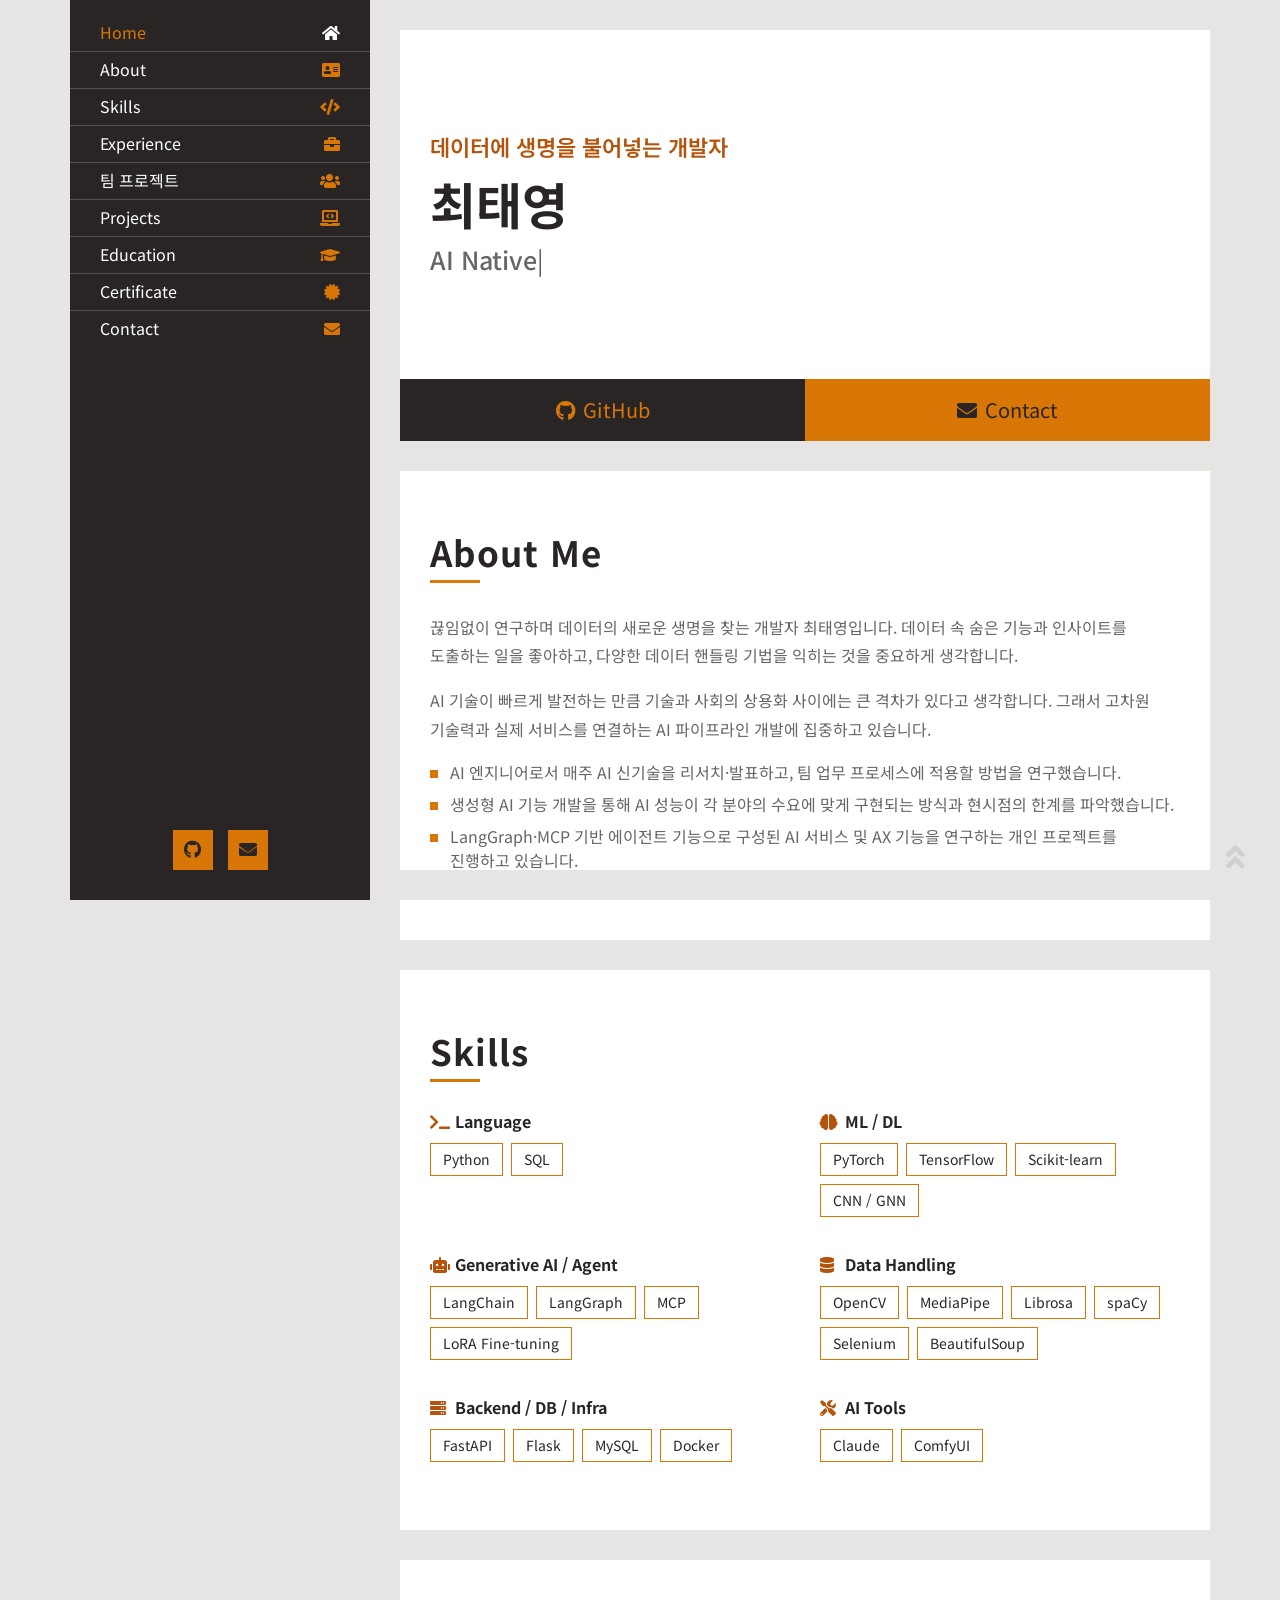
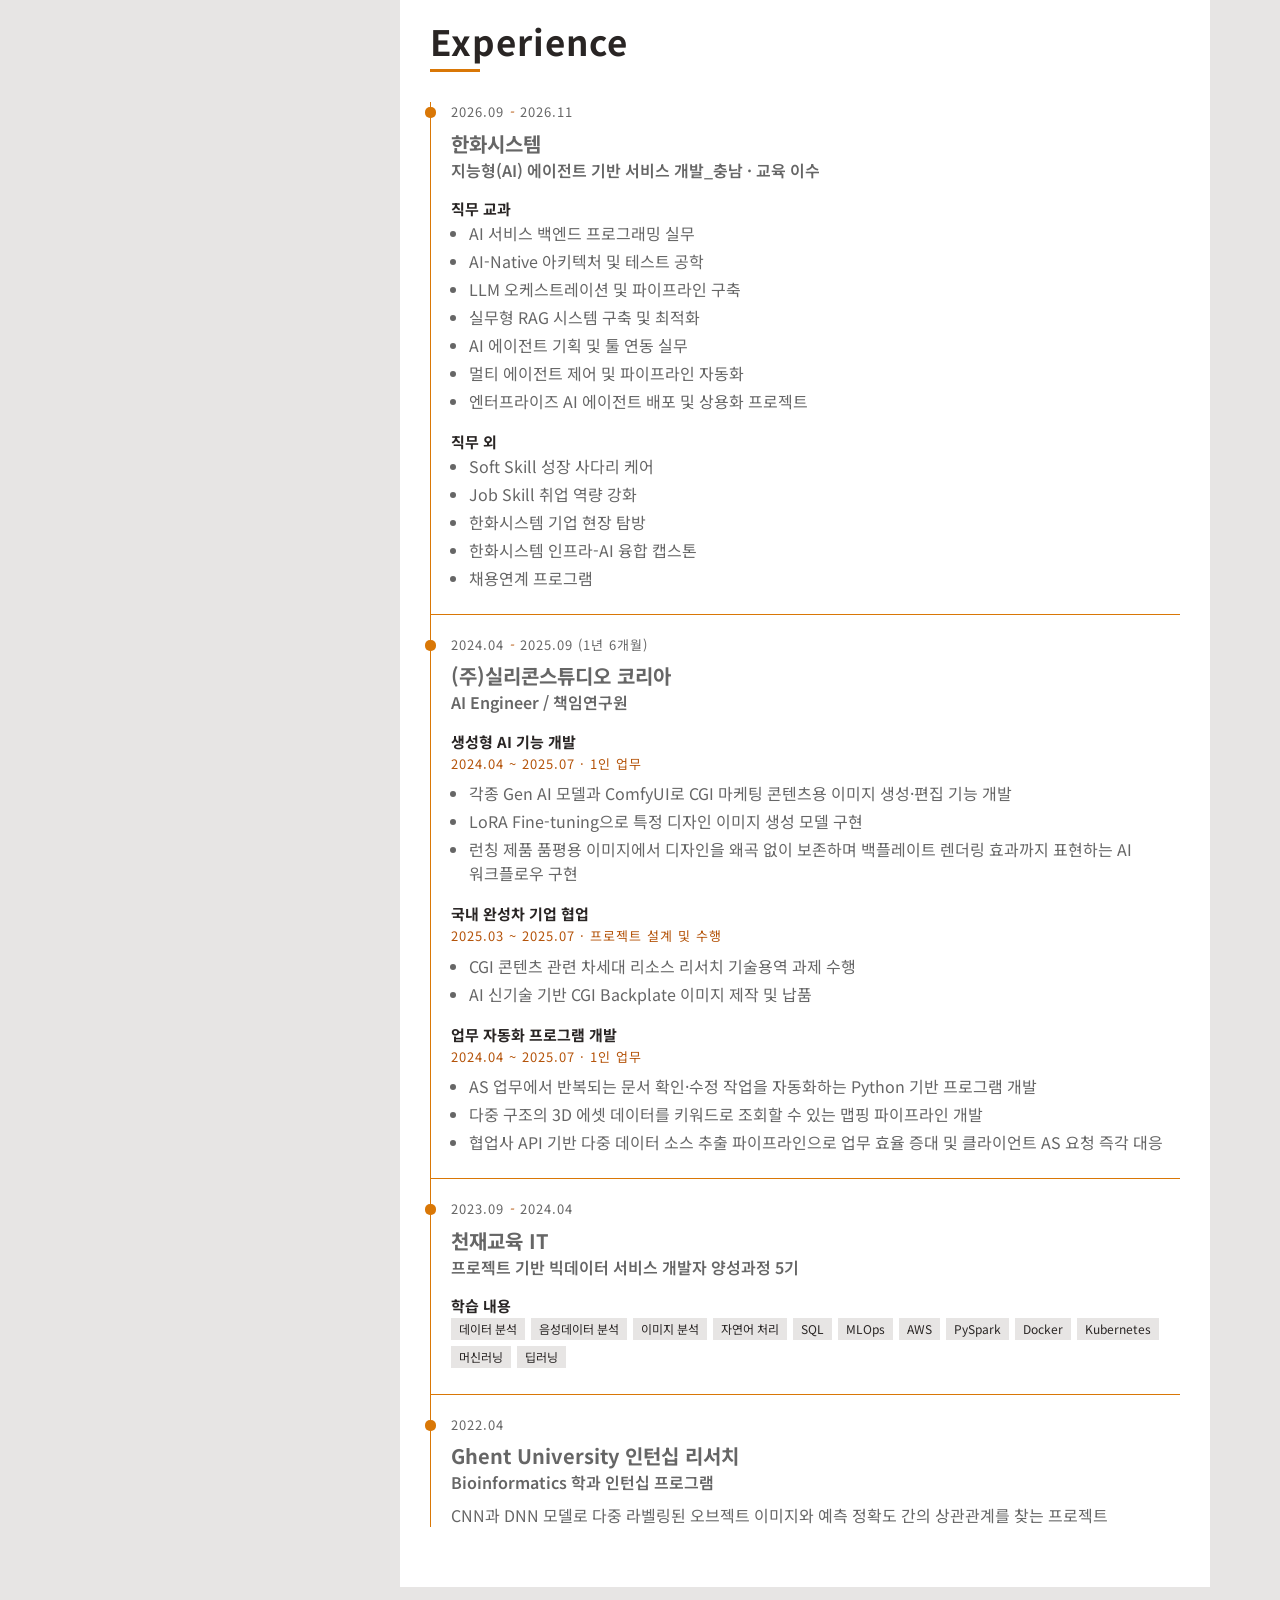
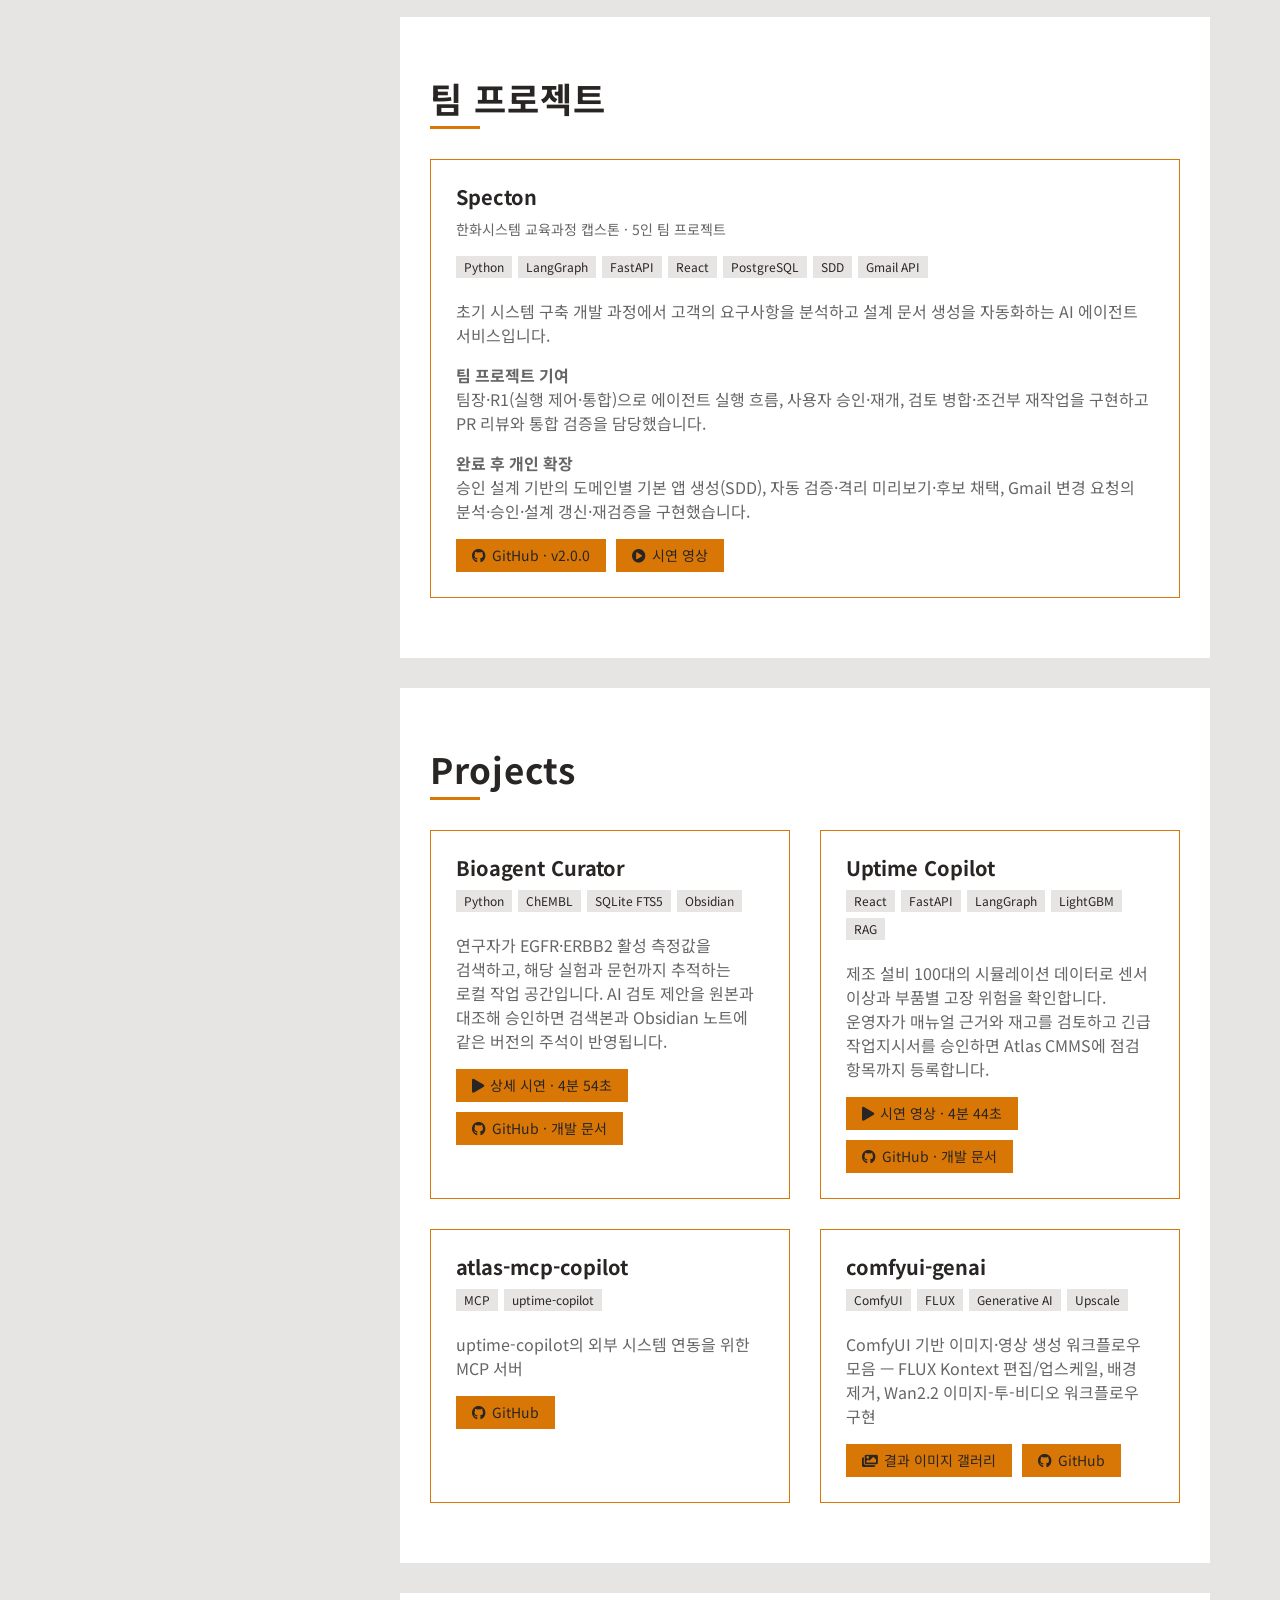
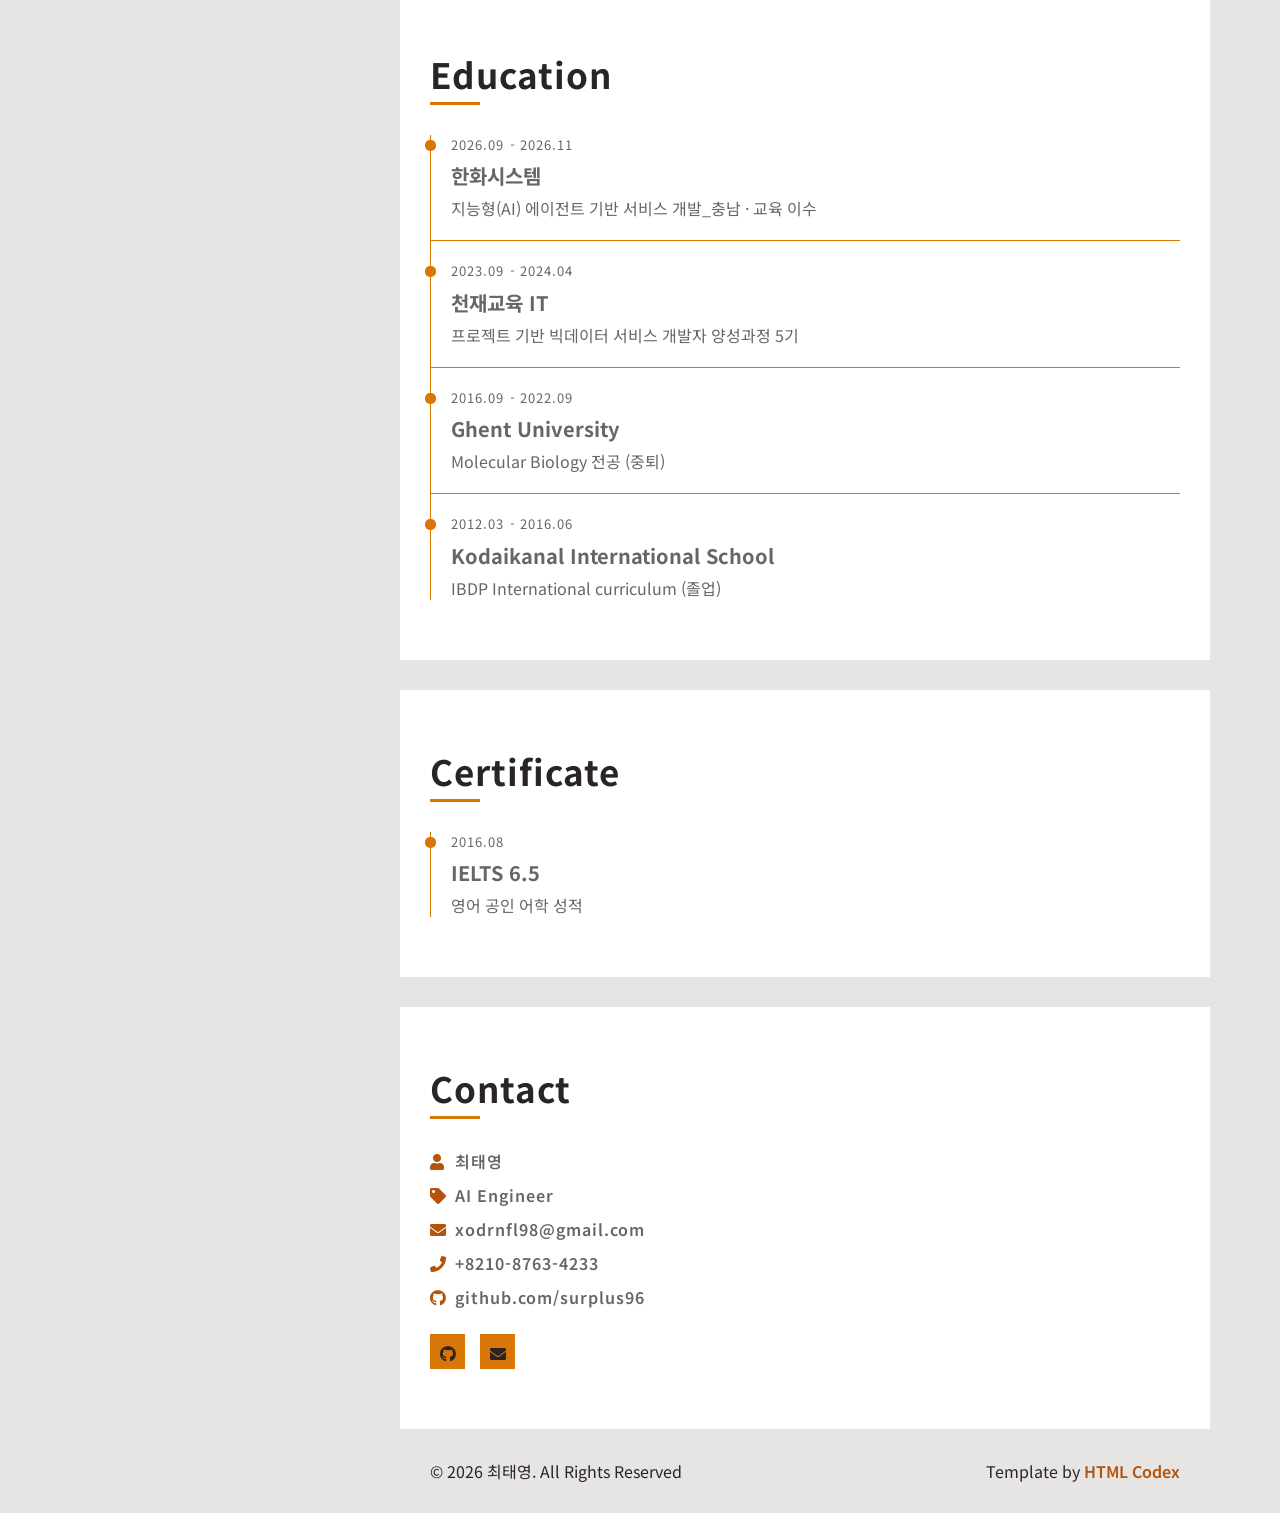
==== commit 53d3c446: "Feature Bioagent Curator and host its captioned walkthrough" ====
--- a/index.html
+++ b/index.html
@@ -307,8 +307,18 @@
                             <h2>Projects</h2>
                         </div>
 
-                        <!-- TODO: 프로젝트 카드 내용 채우기 (제목 / 기술 태그 / 설명 / GitHub 링크) -->
-                        <div class="row">
+                        <div class="row">
+                            <div class="col-md-6">
+                                <div class="project-card">
+                                    <h3>Bioagent Curator</h3>
+                                    <div class="project-tags"><span>Python</span><span>ChEMBL</span><span>SQLite FTS5</span><span>Obsidian</span></div>
+                                    <p>연구자가 EGFR·ERBB2 활성 측정값을 검색하고, 해당 실험과 문헌까지 추적하는 로컬 작업 공간입니다. AI 검토 제안을 원본과 대조해 승인하면 검색본과 Obsidian 노트에 같은 버전의 주석이 반영됩니다.</p>
+                                    <div class="project-actions">
+                                        <a class="btn" href="bioagent-curator-demo.html"><i class="fas fa-play" aria-hidden="true"></i>상세 시연 · 4분 54초</a>
+                                        <a class="btn" href="https://github.com/surplus96/bioagent-curator" target="_blank" rel="noopener"><i class="fab fa-github" aria-hidden="true"></i>GitHub · 개발 문서</a>
+                                    </div>
+                                </div>
+                            </div>
                             <div class="col-md-6">
                                 <div class="project-card">
                                     <h3>Uptime Copilot</h3>
@@ -337,14 +347,6 @@
                                         <a class="btn" href="comfyui-gallery.html"><i class="fas fa-images" aria-hidden="true"></i>결과 이미지 갤러리</a>
                                         <a class="btn" href="https://github.com/surplus96/ComfyUI-GenAI" target="_blank" rel="noopener"><i class="fab fa-github"></i>GitHub</a>
                                     </div>
-                                </div>
-                            </div>
-                            <div class="col-md-6">
-                                <div class="project-card">
-                                    <h3></h3>
-                                    <div class="project-tags"></div>
-                                    <p></p>
-                                    <!-- <a class="btn" href="" target="_blank" rel="noopener"><i class="fab fa-github"></i>GitHub</a> -->
                                 </div>
                             </div>
                         </div>
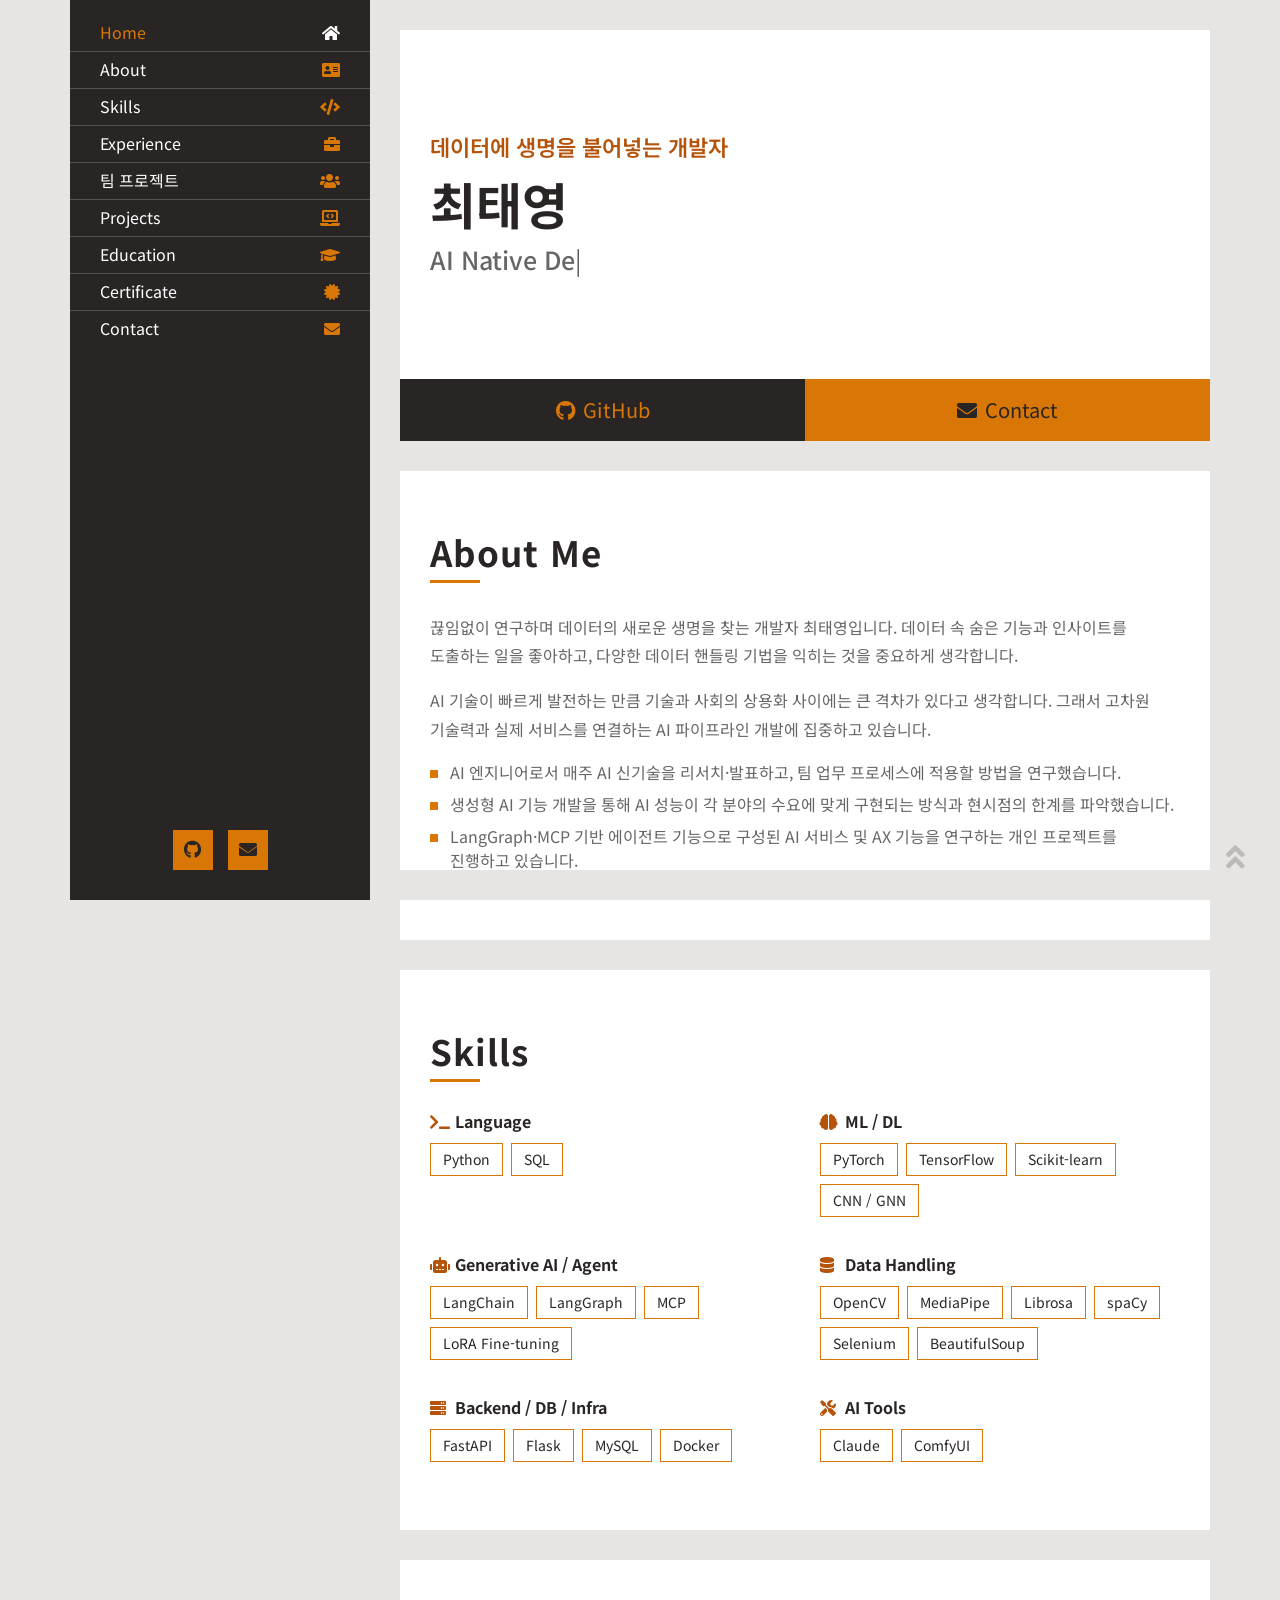
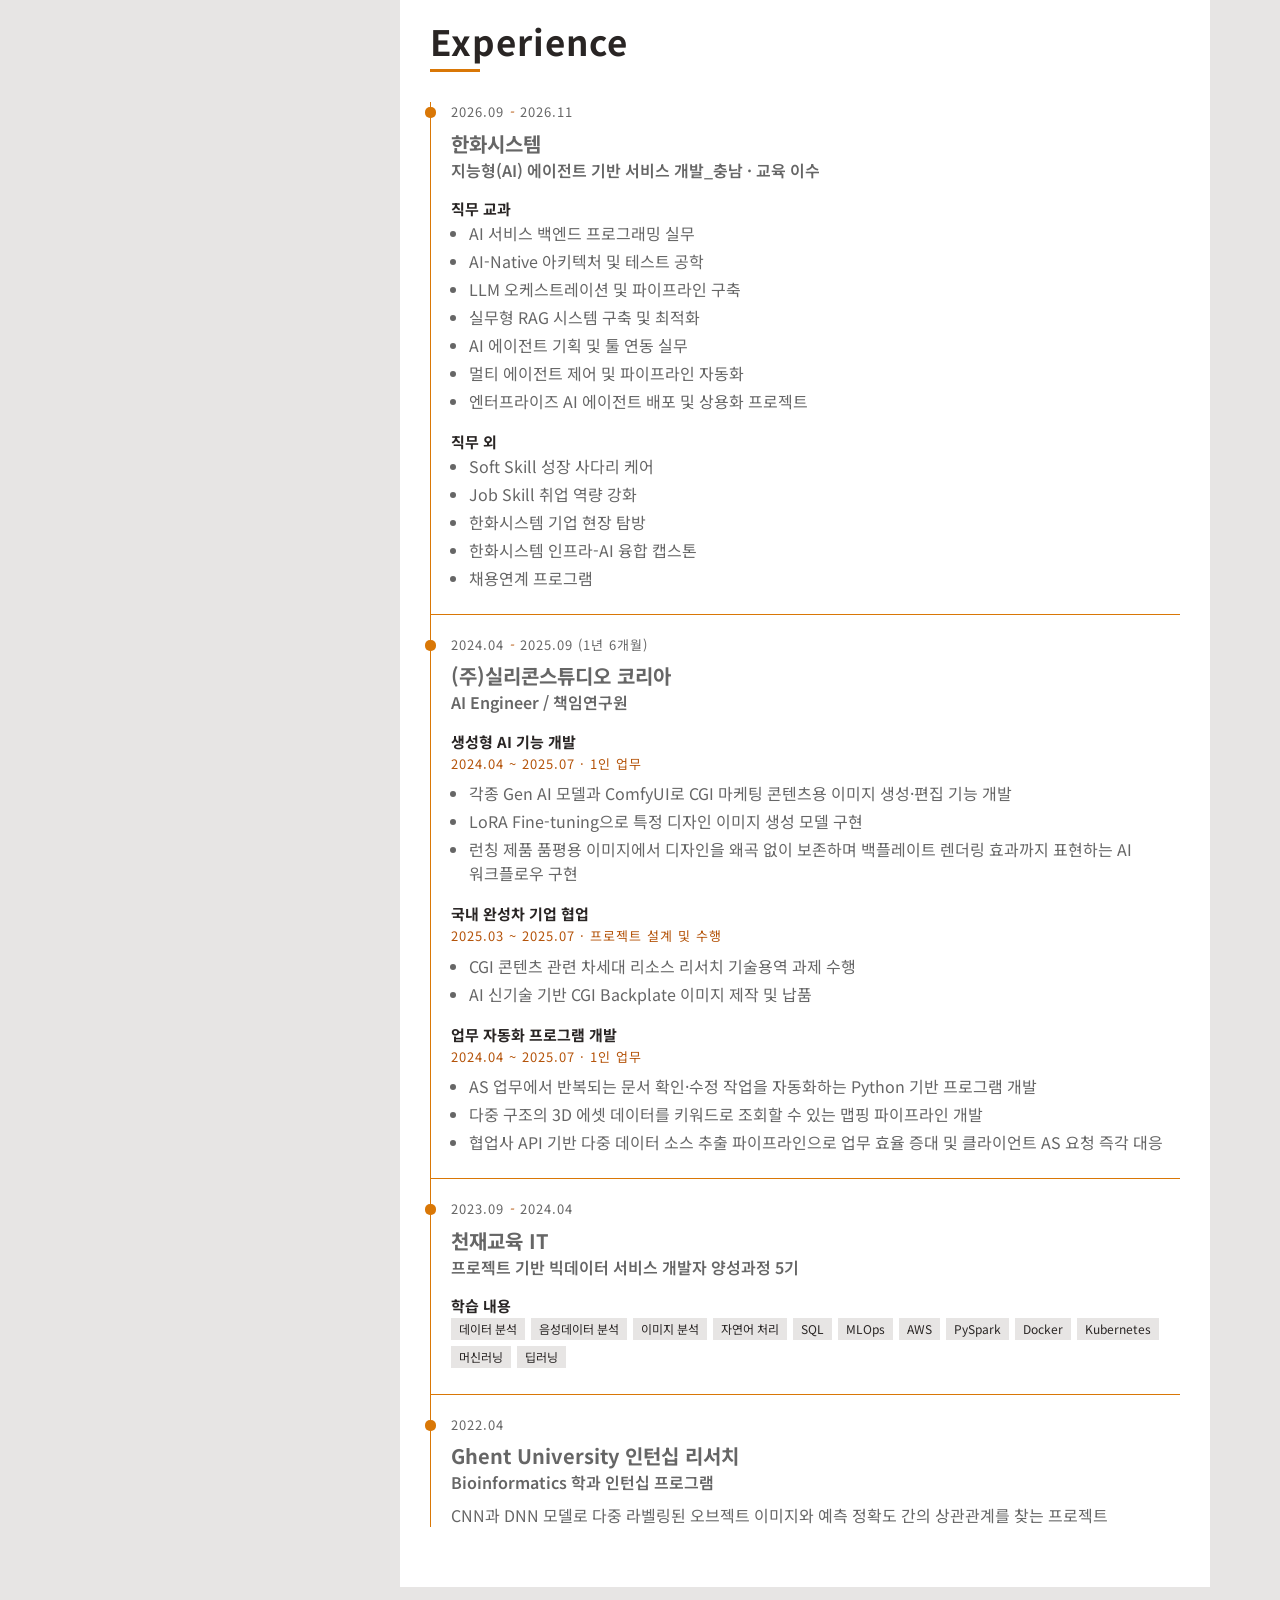
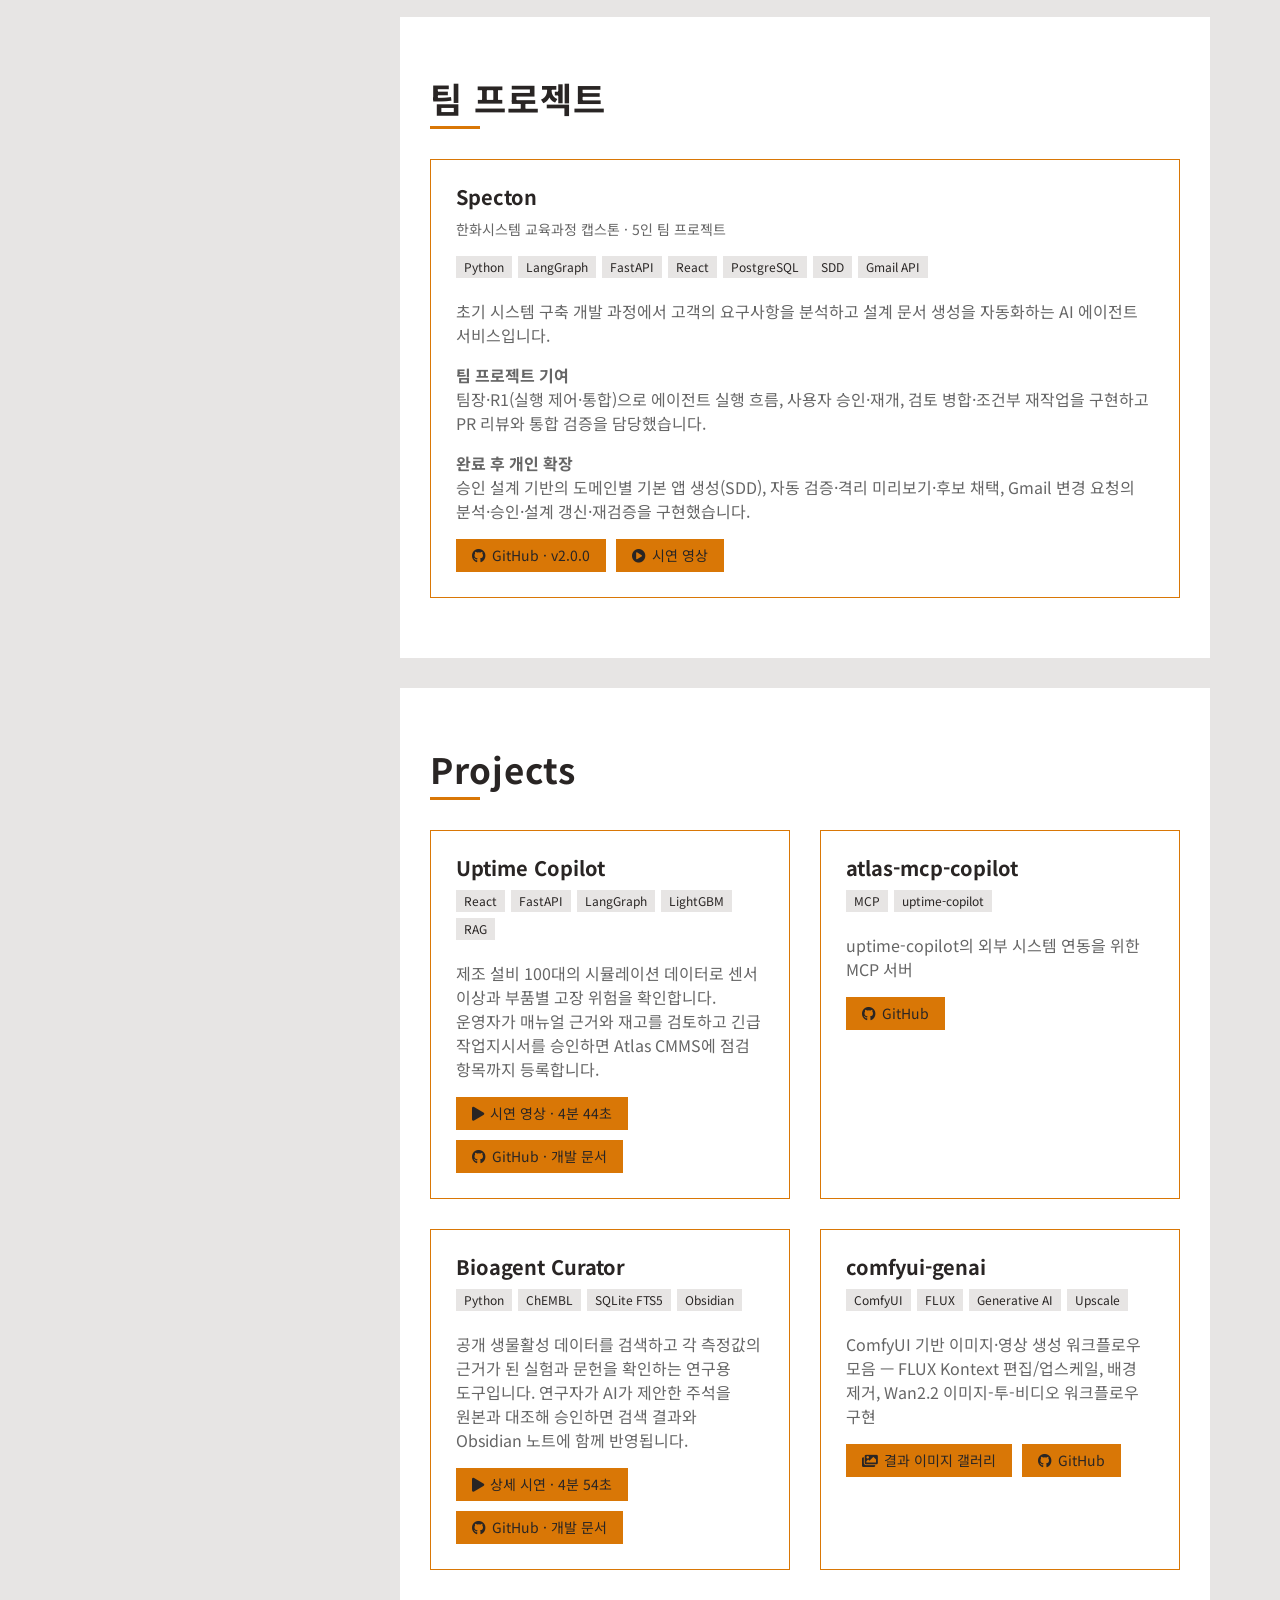
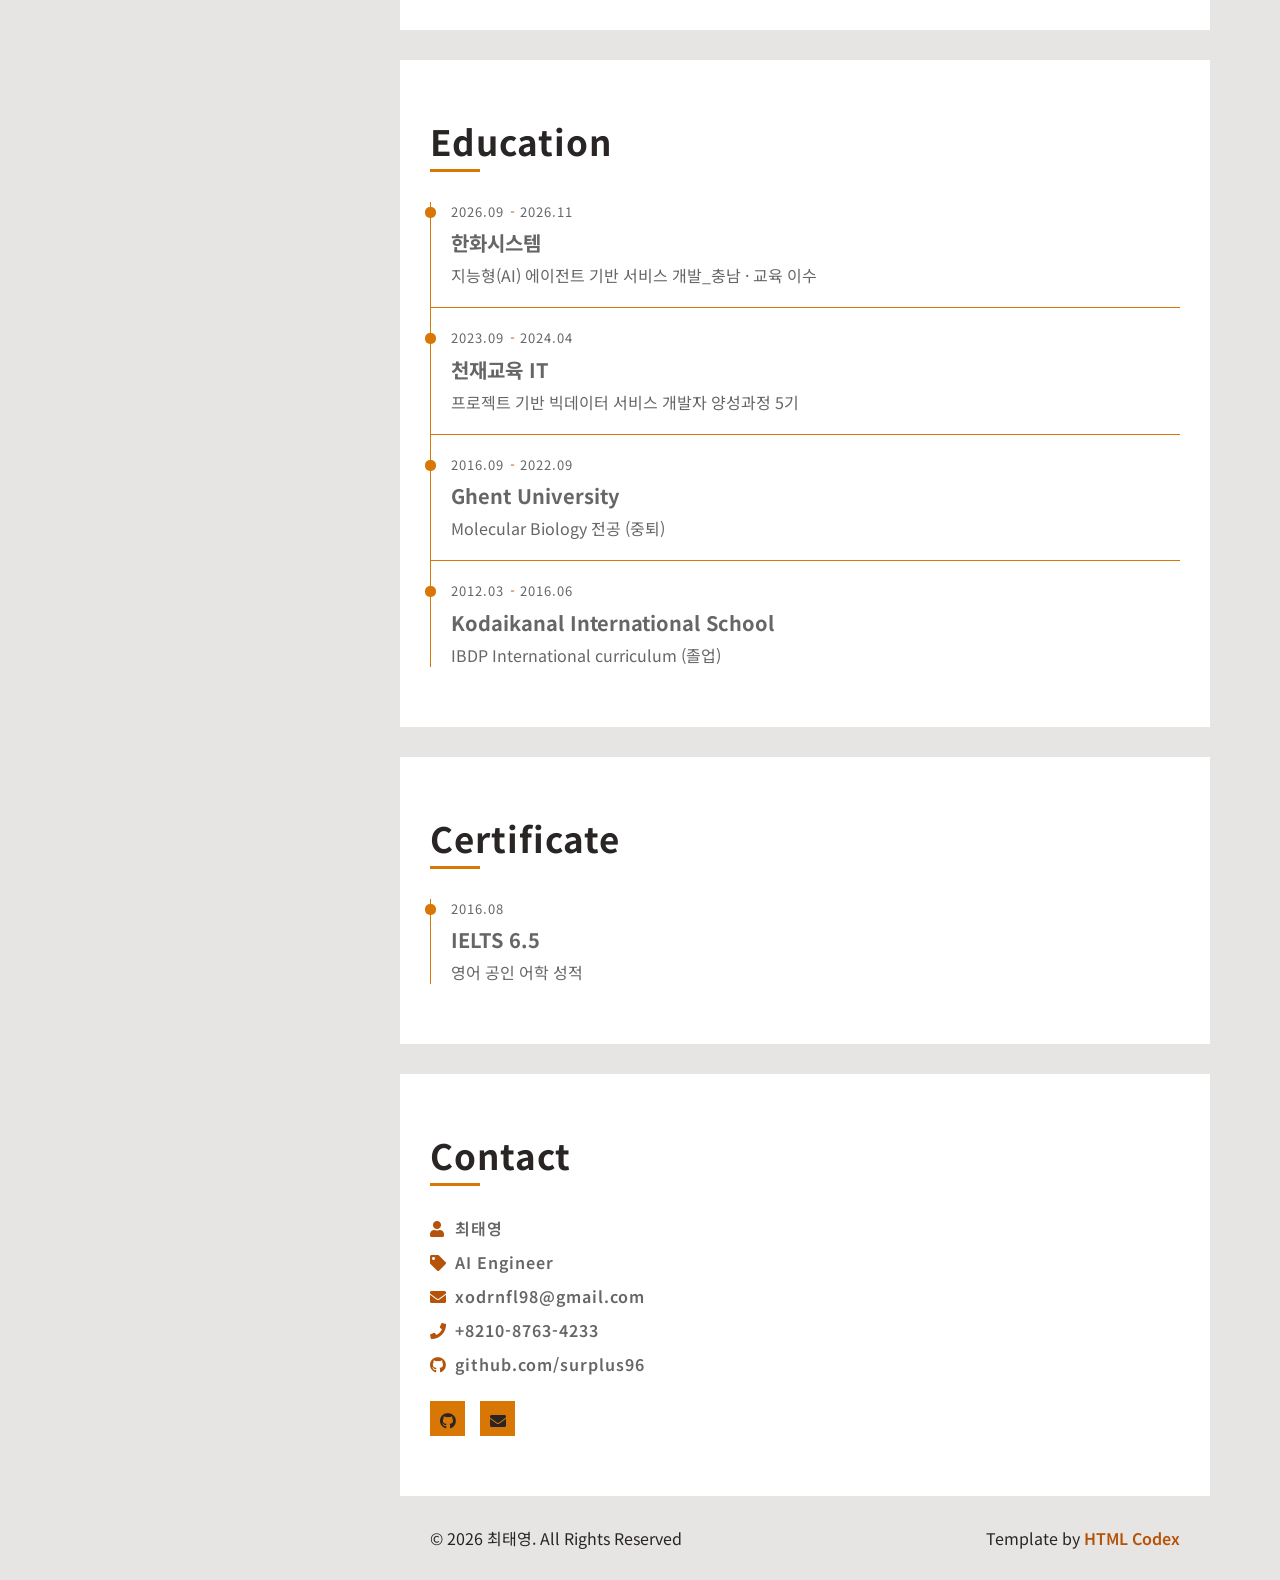
==== commit 9b1413bd: "Reframe Bioagent Curator and place it third in Projects" ====
--- a/index.html
+++ b/index.html
@@ -310,17 +310,6 @@
                         <div class="row">
                             <div class="col-md-6">
                                 <div class="project-card">
-                                    <h3>Bioagent Curator</h3>
-                                    <div class="project-tags"><span>Python</span><span>ChEMBL</span><span>SQLite FTS5</span><span>Obsidian</span></div>
-                                    <p>연구자가 EGFR·ERBB2 활성 측정값을 검색하고, 해당 실험과 문헌까지 추적하는 로컬 작업 공간입니다. AI 검토 제안을 원본과 대조해 승인하면 검색본과 Obsidian 노트에 같은 버전의 주석이 반영됩니다.</p>
-                                    <div class="project-actions">
-                                        <a class="btn" href="bioagent-curator-demo.html"><i class="fas fa-play" aria-hidden="true"></i>상세 시연 · 4분 54초</a>
-                                        <a class="btn" href="https://github.com/surplus96/bioagent-curator" target="_blank" rel="noopener"><i class="fab fa-github" aria-hidden="true"></i>GitHub · 개발 문서</a>
-                                    </div>
-                                </div>
-                            </div>
-                            <div class="col-md-6">
-                                <div class="project-card">
                                     <h3>Uptime Copilot</h3>
                                     <div class="project-tags"><span>React</span><span>FastAPI</span><span>LangGraph</span><span>LightGBM</span><span>RAG</span></div>
                                     <p>제조 설비 100대의 시뮬레이션 데이터로 센서 이상과 부품별 고장 위험을 확인합니다. 운영자가 매뉴얼 근거와 재고를 검토하고 긴급 작업지시서를 승인하면 Atlas CMMS에 점검 항목까지 등록합니다.</p>
@@ -336,6 +325,17 @@
                                     <div class="project-tags"><span>MCP</span><span>uptime-copilot</span></div>
                                     <p>uptime-copilot의 외부 시스템 연동을 위한 MCP 서버</p>
                                     <a class="btn" href="https://github.com/surplus96/atlas-mcp-copilot" target="_blank" rel="noopener"><i class="fab fa-github"></i>GitHub</a>
+                                </div>
+                            </div>
+                            <div class="col-md-6">
+                                <div class="project-card">
+                                    <h3>Bioagent Curator</h3>
+                                    <div class="project-tags"><span>Python</span><span>ChEMBL</span><span>SQLite FTS5</span><span>Obsidian</span></div>
+                                    <p>공개 생물활성 데이터를 검색하고 각 측정값의 근거가 된 실험과 문헌을 확인하는 연구용 도구입니다. 연구자가 AI가 제안한 주석을 원본과 대조해 승인하면 검색 결과와 Obsidian 노트에 함께 반영됩니다.</p>
+                                    <div class="project-actions">
+                                        <a class="btn" href="bioagent-curator-demo.html"><i class="fas fa-play" aria-hidden="true"></i>상세 시연 · 4분 54초</a>
+                                        <a class="btn" href="https://github.com/surplus96/bioagent-curator" target="_blank" rel="noopener"><i class="fab fa-github" aria-hidden="true"></i>GitHub · 개발 문서</a>
+                                    </div>
                                 </div>
                             </div>
                             <div class="col-md-6">
